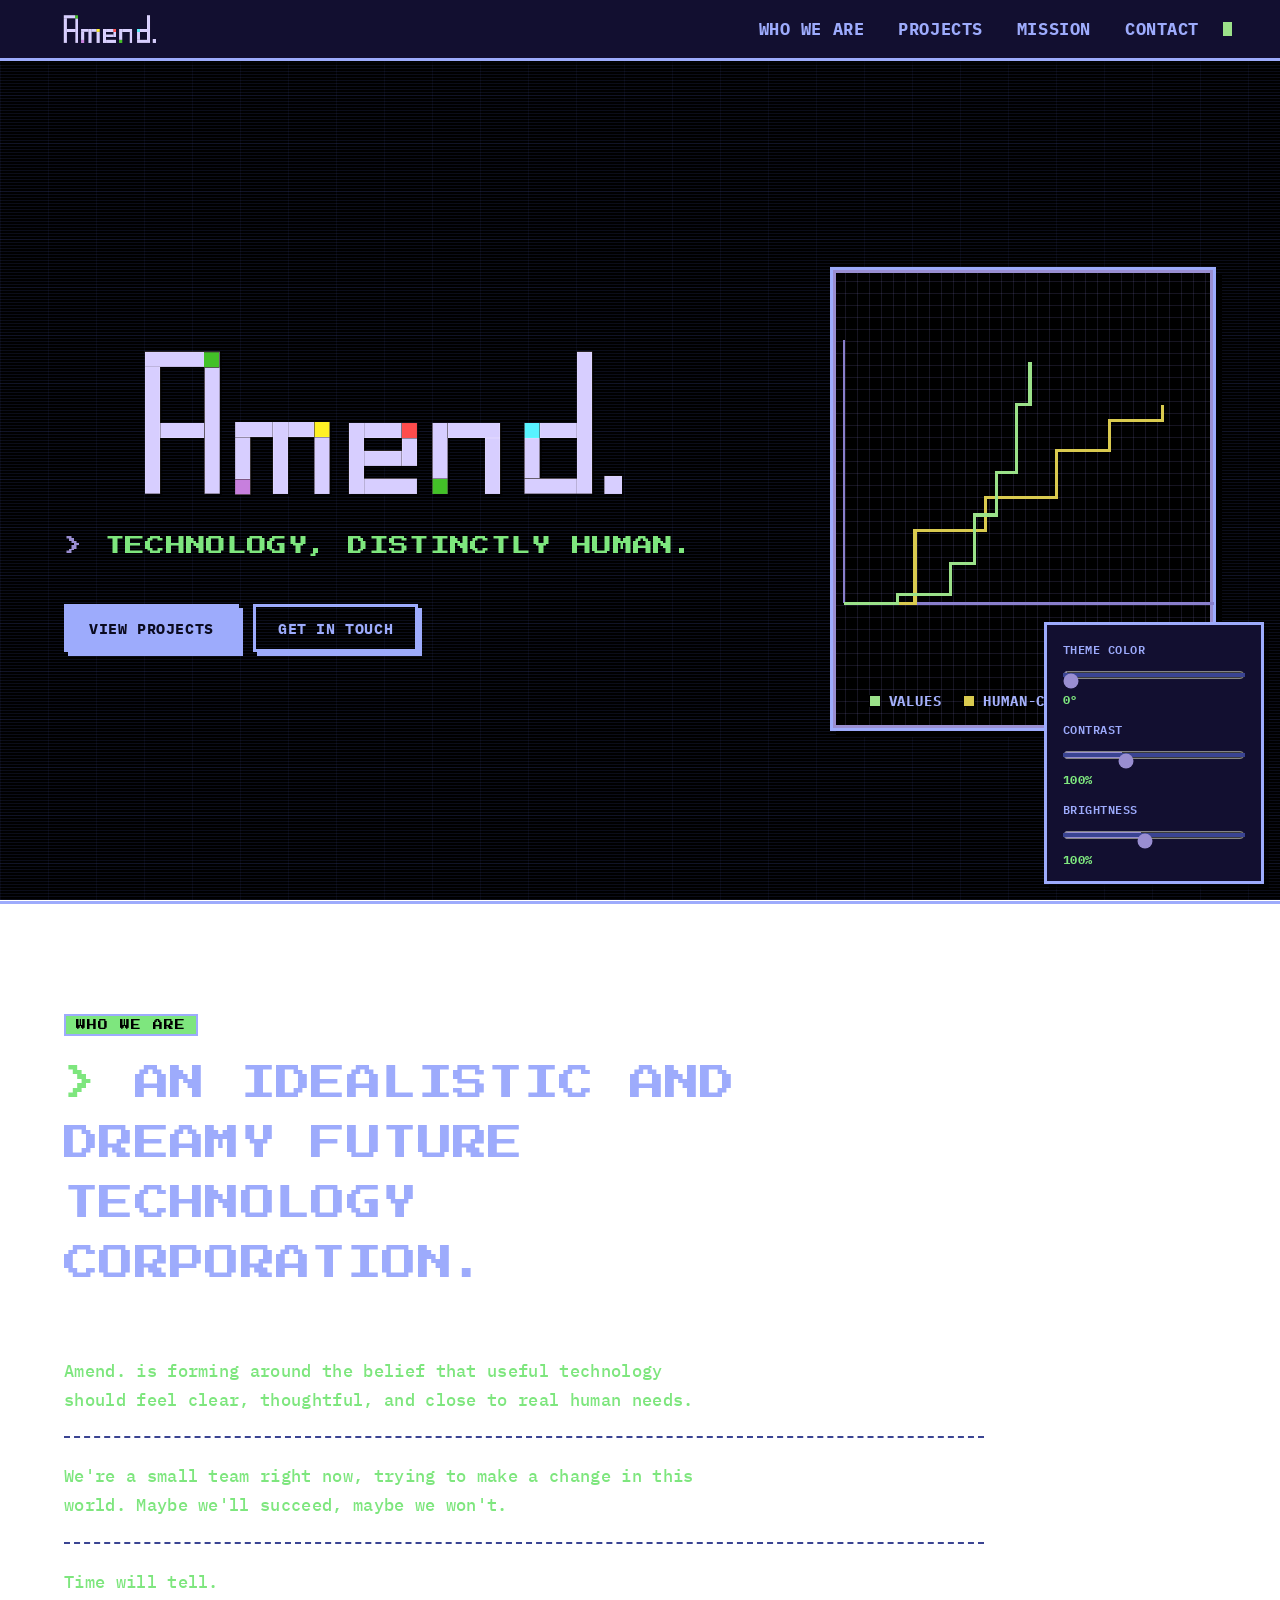
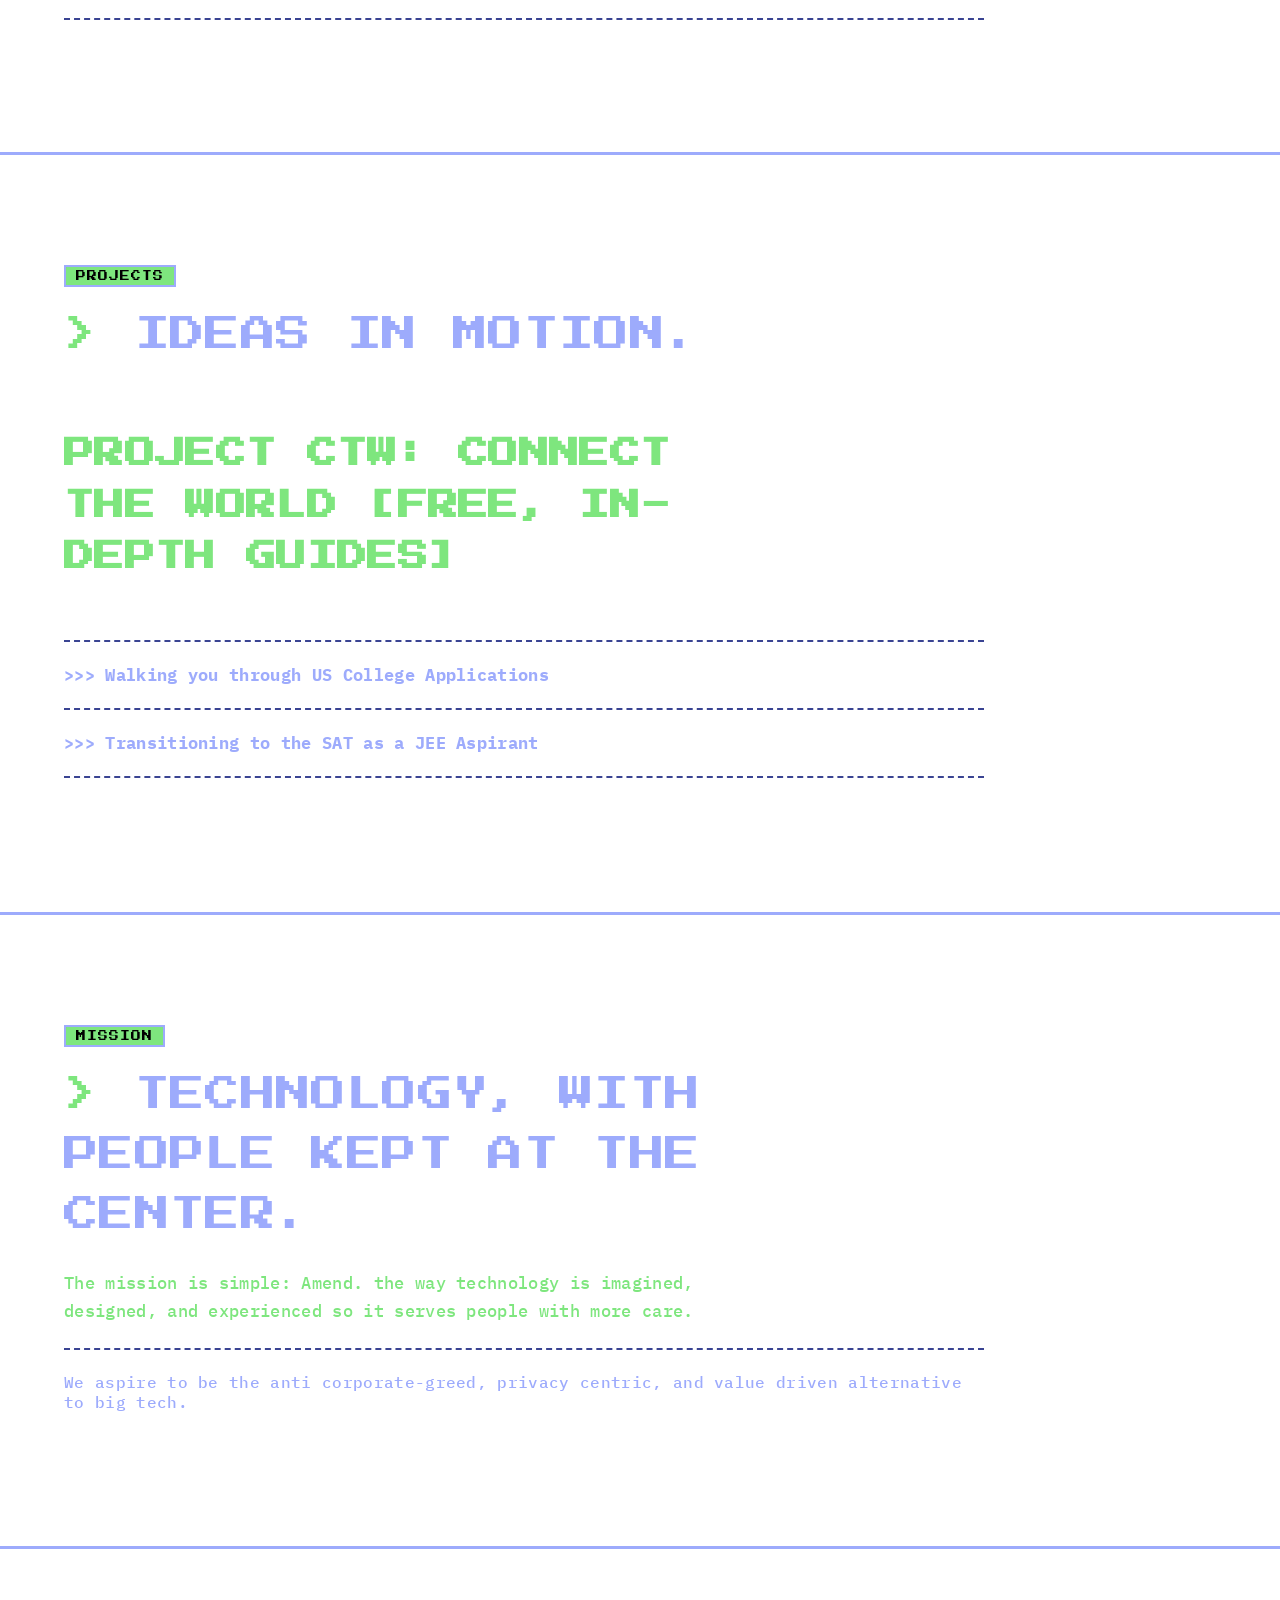
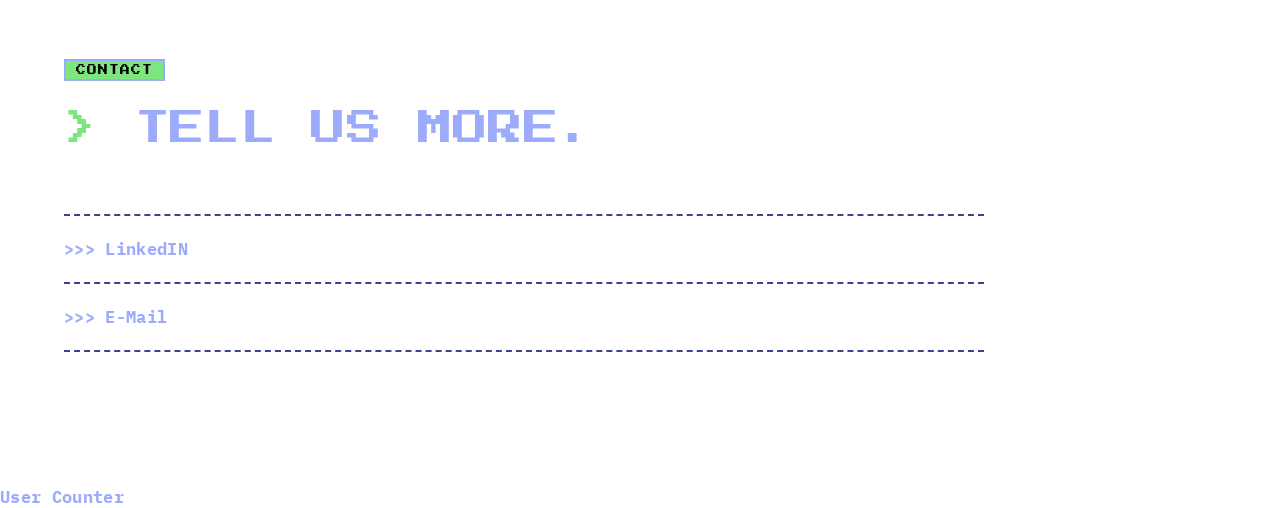
==== index.html @ 7a90c70e "Updated to retro theme yes. Deepseek v4 pro 0813 4.4M tokens used" ====
<!doctype html>
<html lang="en">
  <head>
    <meta charset="utf-8">
    <meta name="viewport" content="width=device-width, initial-scale=1">
    <title>Amend.</title>
    <link rel="preconnect" href="https://fonts.googleapis.com">
    <link rel="preconnect" href="https://fonts.gstatic.com" crossorigin>
    <link href="https://fonts.googleapis.com/css2?family=IBM+Plex+Mono:wght@400;500;600;700&display=swap" rel="stylesheet">
    <link href="https://fonts.googleapis.com/css2?family=Press+Start+2P&display=swap" rel="stylesheet">
    <link rel="stylesheet" href="styles.css">
  </head>
  <body>
    <header class="site-header">
      <a class="brand" href="#" aria-label="Amend. home">
        <img class="brand-logo" src="assets/logo-256.png" alt="Amend. logo">
        <span class="brand-wordmark">Amend.</span>
      </a>

      <nav class="site-nav" aria-label="Primary navigation">
        <a href="#who-we-are">Who we are</a>
        <a href="#projects">Projects</a>
        <a href="#mission">Mission</a>
        <a href="#contact">Contact</a>
        <span class="menu-cursor" aria-hidden="true"></span>
      </nav>
    </header>

    <main>
      <section class="hero" aria-labelledby="hero-title">
        <div class="hero-copy">
          <img class="hero-logo" src="assets/logo-1280.png" alt="Amend." id="hero-title">
          <p class="hero-subtitle">Technology, Distinctly Human.</p>
          <div class="hero-actions" aria-label="Primary actions">
            <a class="button button-primary" href="#projects">View projects</a>
            <a class="button button-secondary" href="#contact">Get in touch</a>
          </div>
        </div>

        <div class="hero-visual" aria-hidden="true">
          <svg class="crisis-graph" viewBox="0 0 420 320" role="img">
            <line class="graph-axis" x1="48" y1="276" x2="382" y2="276"></line>
            <line class="graph-axis" x1="48" y1="276" x2="48" y2="38"></line>
            <path class="graph-line graph-line-human" d="M 48 276 H 112 V 210 H 176 V 180 H 240 V 138 H 288 V 111 H 336 V 97"></path>
            <path class="graph-line graph-line-values" d="M 48 276 H 96 V 268 H 144 V 240 H 166 V 196 H 186 V 158 H 204 V 96 H 216 V 58"></path>
          </svg>
          <div class="graph-legend">
            <span class="legend-item"><span class="legend-dot legend-dot-values"></span>values</span>
            <span class="legend-item"><span class="legend-dot legend-dot-human"></span>human-centered systems</span>
          </div>
        </div>
      </section>

      <section class="content-section" id="who-we-are">
        <div class="section-inner">
          <p class="section-kicker">Who we are</p>
          <h2>An idealistic and dreamy Future Technology Corporation.</h2>
          <p style="padding-top: 40px;">
            Amend. is forming around the belief that useful technology should
            feel clear, thoughtful, and close to real human needs.
          </p>
          <hr>
          <p>We're a small team right now, trying to make a change in this world. Maybe we'll succeed, maybe we won't.</p>
          <hr>
          <p>Time will tell.</p>
          <hr>
        </div>
      </section>

      <section class="content-section" id="projects">
        <div class="section-inner">
          <p class="section-kicker">Projects</p>
          <h2>Ideas in motion.</h2>
          <p id="project_introduction">Project CTW: Connect The World [Free, in-depth guides]</p>
          <p class="project_link">
            <hr>
            <a href="https://dusty-workshop-b12.notion.site/Walking-you-through-US-college-Apps-3c3656469ba28035abadd67458f427ac?pvs=74">>>> Walking you through US College Applications</a> <hr>
                        <a href="https://dusty-workshop-b12.notion.site/Transitioning-to-the-SAT-as-a-JEE-Aspirant-3c0656469ba280358d7bc47eb70c6521?pvs=73">>>> Transitioning to the SAT as a JEE Aspirant</a>
          <hr>
                      </p>
        </div>
      </section>

      <section class="content-section" id="mission">
        <div class="section-inner">
          <p class="section-kicker">Mission</p>
          <h2>Technology, with people kept at the center.</h2>
          <p>
            The mission is simple: Amend. the way technology is imagined,
            designed, and experienced so it serves people with more care.
            <hr>
            We aspire to be the anti corporate-greed, privacy centric, and value driven alternative to big tech.
          </p>
        </div>
      </section>

      <section class="content-section" id="contact">
        <div class="section-inner">
          <p class="section-kicker">Contact</p>
          <h2>Tell us more.</h2>
   
          <p class="project_link">
            <hr>
            <a href="https://www.linkedin.com/company/amend-project/ ">>>> LinkedIN</a> <hr>
                        <a href="mailto:aryankrjha.1235@gmail.com">>>> E-Mail</a>
          <hr>
                      </p>
        </div>
      </section>
       <a href='http://www.freevisitorcounters.com'>User Counter</a> <script type='text/javascript' src='https://www.freevisitorcounters.com/auth.php?id=dabf2716cbe0118328e2a42e18aaba85140b905e'></script>
<script type="text/javascript" src="https://www.freevisitorcounters.com/en/home/counter/1632370/t/5"></script>
    </main>

    <div class="controls" aria-label="Display controls">
      <label for="theme-color">Theme color
        <input type="range" id="theme-color" min="0" max="360" value="0" step="1">
        <span class="control-value" id="theme-color-value">0&deg;</span>
      </label>
      <label for="contrast">Contrast
        <input type="range" id="contrast" min="50" max="200" value="100" step="1">
        <span class="control-value" id="contrast-value">100%</span>
      </label>
      <label for="brightness">Brightness
        <input type="range" id="brightness" min="20" max="200" value="100" step="1">
        <span class="control-value" id="brightness-value">100%</span>
      </label>
    </div>

    <script>
      (function () {
        function hsvToHex(h, s, v) {
          // h in [0,360], s/v in [0,1] -> #rrggbb
          var c = v * s;
          var x = c * (1 - Math.abs(((h / 60) % 2) - 1));
          var m = v - c;
          var r = 0, g = 0, b = 0;
          if (h < 60)      { r = c; g = x; }
          else if (h < 120){ r = x; g = c; }
          else if (h < 180){ g = c; b = x; }
          else if (h < 240){ g = x; b = c; }
          else if (h < 300){ r = x; b = c; }
          else             { r = c; b = x; }
          r = Math.round((r + m) * 255);
          g = Math.round((g + m) * 255);
          b = Math.round((b + m) * 255);
          return '#' + [r, g, b].map(function (n) {
            return n.toString(16).padStart(2, '0');
          }).join('');
        }

        function mix(hex, other, t) {
          // t in [0,1] -> blend hex toward other
          var p = [1, 3, 5].map(function (i) {
            return parseInt(hex.slice(i, i + 2), 16);
          });
          var q = [1, 3, 5].map(function (i) {
            return parseInt(other.slice(i, i + 2), 16);
          });
          var m = p.map(function (c, i) {
            return Math.round(c + (q[i] - c) * t);
          });
          return '#' + m.map(function (v) {
            return v.toString(16).padStart(2, '0');
          }).join('');
        }

        var root = document.documentElement;
        var hueInput = document.getElementById('theme-color');
        var contrastInput = document.getElementById('contrast');
        var brightnessInput = document.getElementById('brightness');
        var hueValue = document.getElementById('theme-color-value');
        var contrastValue = document.getElementById('contrast-value');
        var brightnessValue = document.getElementById('brightness-value');

        // Base C64 BASIC-prompt accent hues (deg) from the current theme.
        var base = {
          ink: 231,       // light lavender-blue text
          muted: 233,
          green: 120,     // light-green
          blue: 250
        };

        function applyTheme() {
          var hue = parseInt(hueInput.value, 10);
          var contrast = parseInt(contrastInput.value, 10);
          var brightness = parseInt(brightnessInput.value, 10);

          // Rebuild accent colors by shifting each accent's hue angle.
          var ink = hsvToHex((base.ink + hue) % 360, 0.38, 0.99);
          var muted = hsvToHex((base.muted + hue) % 360, 0.28, 0.92);
          var green = hsvToHex((base.green + hue) % 360, 0.45, 0.90);
          var blue = hsvToHex((base.blue + hue) % 360, 0.32, 0.82);

          root.style.setProperty('--ink', ink);
          root.style.setProperty('--muted', muted);
          root.style.setProperty('--green', green);
          root.style.setProperty('--blue', blue);

          // Contrast: filter on the whole page (except the controls).
          var filter = 'contrast(' + contrast + '%)';
          root.style.setProperty('--page-contrast', filter);

          // Brightness: applied to the background layer only.
          root.style.setProperty('--bg-brightness', brightness + '%');

          hueValue.textContent = hue + '\u00b0';
          contrastValue.textContent = contrast + '%';
          brightnessValue.textContent = brightness + '%';
        }

        hueInput.addEventListener('input', applyTheme);
        contrastInput.addEventListener('input', applyTheme);
        brightnessInput.addEventListener('input', applyTheme);
        applyTheme();
      })();
    </script>
  </body>
</html>
---- styles.css ----
/* ============================================================
   Amend. — 8-bit retro-computing theme
   Inspired by the Commodore 64 (VIC-II palette) and the
   1984 Apple Macintosh. No gaming vibe — just phosphor,
   pixel type, and chunky system chrome.
   ============================================================ */

:root {
  --c64-blue:      #40318d;   /* C64 #06 — classic screen border blue  */
  --c64-blue2:     #6c5eb5;   /* #05                                      */
  --c64-liteblue:  #887ecb;   /* #04                                      */
  --c64-turq:      #55a5b6;   /* cyan highlight                            */
  --c64-green:     #6ab554;
  --c64-litegreen: #9be189;
  --c64-yellow:    #d9ca4f;
  --c64-red:       #883932;
  --c64-litegray:  #cbcbcb;
  --c64-gray:      #626262;
  --c64-dark:      #000000;

  /* Macintosh-1984 grayscale accents */
  --mac-text:      #1c1c1c;
  --mac-silver:    #c0c0c0;
  --mac-shadow:    #808080;
  --mac-highlight: #ffffff;

  /* Theme token mapping — C64 BASIC prompt: dark blue-navy screen,
     light-blue "READY." text, light theme inverted for legibility. */
  --ink:          #a4b0fb;      /* light lavender-blue text (≈C64 $0E)   */
  --muted:        #8b98e8;      /* softer light-blue body text           */
  --line:         #3a4492;      /* darker blue rules / borders           */
  --paper:        #000000;      /* C64 BASIC background is pure black    */
  --surface:      #161847;      /* slightly lighter panel surface        */
  --accent:       #b86962;      /* warm rose accent (C64 $09)            */
  --accent-dark:  #d98d6a;
  --green:        #7ee081;      /* C64 light-green $05                    */
  --blue:         #887ecb;      /* C64 light-blue $04                     */

  --px-border: 3px solid var(--ink);
  --font-pixel: "Press Start 2P", "VT323", monospace;
  --font-mono: "IBM Plex Mono", "Courier New", monospace;
}

* {
  box-sizing: border-box;
}

html {
  scroll-behavior: smooth;
}

body {
  margin: 0;
  min-height: 100vh;
  font-family: var(--font-mono);
  letter-spacing: 0.02em;
  font-weight: 500;
  color: var(--ink);
  background-color: transparent;
  text-rendering: optimizeSpeed;
}

/* Dedicated full-viewport background layer, drawn behind all content so its
   brightness can be adjusted independently of the page content. */
body::before {
  content: "";
  position: fixed;
  inset: 0;
  z-index: -1;
  pointer-events: none;
  background-color: var(--paper);
  /* faint dark-blue grid + phosphor scanlines, echoing a C64 BASIC screen */
  background-image:
    repeating-linear-gradient(
      0deg,
      rgba(68, 80, 160, 0.16) 0px,
      rgba(68, 80, 160, 0.16) 1px,
      rgba(0, 0, 0, 0) 1px,
      rgba(0, 0, 0, 0) 3px
    ),
    linear-gradient(
      90deg,
      rgba(68, 80, 160, 0.10) 1px,
      transparent 1px
    ),
    linear-gradient(
      0deg,
      rgba(68, 80, 160, 0.10) 1px,
      transparent 1px
    );
  background-size: auto, 48px 48px, 48px 48px;
  filter: brightness(var(--bg-brightness, 100%));
}

/* Page content gets the user's contrast filter; the control panel is
   rendered after and stays unfiltered so the sliders remain legible. */
.site-header,
main {
  filter: var(--page-contrast, contrast(100%));
}

/* Pixel-crisp everything so scaled art keeps hard edges */
img,
svg,
.logo-img {
  image-rendering: pixelated;
  image-rendering: crisp-edges;
}

a {
  color: inherit;
  text-decoration: none;
  font-size: 1.05rem;
  font-weight: 700;
}

/* ============================  HEADER  ============================ */
/* Top strip is styled like a 1984 Macintosh menu bar. */
.site-header {
  position: sticky;
  top: 0;
  z-index: 10;
  display: flex;
  align-items: center;
  justify-content: space-between;
  gap: 20px;
  padding: 10px clamp(18px, 4vw, 48px);
  background: #120f30;
  color: var(--ink);
  border-bottom: var(--px-border);
  box-shadow: 0 4px 0 rgba(0, 0, 0, 0.55);
}

.brand {
  display: inline-flex;
  align-items: center;
  flex: 0 0 auto;
  line-height: 0;
}

.brand-logo {
  height: 30px;
  width: auto;
  display: block;
}

/* The old text wordmark is hidden (kept for a11y as visually-hidden) */
.brand-wordmark {
  position: absolute;
  width: 1px;
  height: 1px;
  padding: 0;
  margin: -1px;
  overflow: hidden;
  clip: rect(0 0 0 0);
  white-space: nowrap;
  border: 0;
}

.site-nav {
  display: flex;
  align-items: center;
  flex-wrap: nowrap;
  gap: 6px;
  font-size: 0.9rem;
  font-weight: 700;
  letter-spacing: 0.04em;
  text-transform: uppercase;
  white-space: nowrap;
}

.site-nav a {
  padding: 7px 13px;
  border: 1px solid transparent;
  color: var(--ink);
  flex: 0 0 auto;
}

.site-nav a:hover,
.site-nav a:focus-visible {
  background: var(--surface);
  color: #ffffff;
  border-color: var(--line);
}

/* Blinking block cursor at the end of the menu bar */
.menu-cursor {
  display: inline-block;
  width: 9px;
  height: 14px;
  margin-left: 4px;
  background: var(--c64-litegreen);
  animation: blink 1s steps(2, start) infinite;
  vertical-align: -2px;
}

@keyframes blink {
  0%, 49% { opacity: 1; }
  50%, 100% { opacity: 0; }
}

/* ============================  HERO  ============================ */
.hero {
  display: grid;
  grid-template-columns: minmax(0, 1fr) minmax(260px, 0.56fr);
  align-items: center;
  min-height: calc(100vh - 60px);
  gap: clamp(32px, 6vw, 80px);
  padding: clamp(56px, 9vw, 116px) clamp(20px, 5vw, 72px) clamp(40px, 7vw, 80px);
}

.hero-copy {
  max-width: 880px;
}

/* Big logo in the hero replaces the plain text heading */
.hero-logo {
  width: min(100%, 620px);
  height: auto;
  display: block;
  filter: drop-shadow(2px 2px 0 rgba(0, 0, 0, 0.6));
}

h1 {
  margin: 0;
  font-family: var(--font-pixel);
  font-size: clamp(2rem, 7vw, 4.5rem);
  line-height: 1.2;
  font-weight: 400;
  letter-spacing: 0.02em;
  text-transform: uppercase;
  color: var(--ink);
}

.hero-subtitle {
  margin: 28px 0 0;
  max-width: 720px;
  font-family: var(--font-pixel);
  color: var(--green);
  font-size: clamp(0.9rem, 2.4vw, 1.25rem);
  line-height: 1.8;
  font-weight: 400;
  text-transform: uppercase;
}

.hero-subtitle::before {
  content: "> ";
  color: var(--blue);
}

.hero-actions {
  display: flex;
  flex-wrap: wrap;
  gap: 14px;
  margin-top: 40px;
}

/* Chunky, hard-corner system buttons (no rounded corners) */
.button {
  display: inline-flex;
  align-items: center;
  justify-content: center;
  min-height: 48px;
  padding: 0 22px;
  font-family: var(--font-mono);
  font-size: 0.95rem;
  font-weight: 700;
  letter-spacing: 0.04em;
  text-transform: uppercase;
  border: var(--px-border);
  border-radius: 0;
  box-shadow: 4px 4px 0 var(--ink);
  transition: transform 0.05s ease, box-shadow 0.05s ease;
}

.button-primary {
  color: #0b0b20;
  background: var(--ink);
}

.button-secondary {
  color: var(--ink);
  background: transparent;
}

.button:hover,
.button:focus-visible {
  transform: translate(2px, 2px);
  box-shadow: 2px 2px 0 var(--ink);
}

.hero-visual {
  position: relative;
  min-height: 380px;
  border: var(--px-border);
  background-color: #000000;
  /* pixel grid like a hi-res bitmap screen */
  background-image:
    linear-gradient(90deg, rgba(136, 126, 203, 0.16) 1px, transparent 1px),
    linear-gradient(0deg, rgba(136, 126, 203, 0.16) 1px, transparent 1px);
  background-size: 12px 12px;
  display: grid;
  place-items: center;
  padding: 28px 24px 76px;
  box-shadow: inset 0 0 0 3px var(--blue), 6px 6px 0 #000;
}

.crisis-graph {
  width: min(140%, 602px);
  height: auto;
  overflow: visible;
  image-rendering: pixelated;
}

.graph-axis {
  stroke: #887ecb;
  stroke-linecap: butt;
  stroke-width: 2;
  shape-rendering: crispEdges;
}

.graph-line {
  fill: none;
  stroke-linecap: butt;
  stroke-linejoin: miter;
  stroke-width: 3;
  shape-rendering: crispEdges;
}

.graph-line-human {
  stroke: var(--c64-yellow);
}

.graph-line-values {
  stroke: var(--c64-litegreen);
}

.graph-legend {
  position: absolute;
  right: 20px;
  bottom: 18px;
  left: 20px;
  display: flex;
  flex-wrap: wrap;
  justify-content: center;
  gap: 12px 22px;
  color: #a4b0fb;
  font-size: 0.85rem;
  font-weight: 700;
  letter-spacing: 0.06em;
  text-transform: uppercase;
}

.legend-item {
  display: inline-flex;
  align-items: center;
  gap: 8px;
}

/* Square legend swatches instead of round dots */
.legend-dot {
  width: 12px;
  height: 12px;
  border-radius: 0;
  border: 1px solid #000;
}

.legend-dot-values {
  background: var(--c64-litegreen);
}

.legend-dot-human {
  background: var(--c64-yellow);
}

/* ============================  SECTIONS  ============================ */
.content-section {
  border-top: var(--px-border);
  padding: clamp(64px, 9vw, 110px) clamp(20px, 5vw, 72px);
  /* all sections share one flat color — no alternating tones */
  background: transparent;
}

.section-inner {
  max-width: 920px;
}

.section-kicker {
  display: inline-block;
  margin: 0 0 18px;
  padding: 4px 10px;
  font-family: var(--font-pixel);
  font-size: 0.62rem;
  font-weight: 400;
  letter-spacing: 0.1em;
  text-transform: uppercase;
  color: var(--paper);
  background: var(--green);
  border: 2px solid var(--ink);
}

.content-section h2 {
  margin: 0;
  max-width: 780px;
  font-family: var(--font-pixel);
  font-size: clamp(1.25rem, 4vw, 2.2rem);
  line-height: 1.7;
  font-weight: 400;
  letter-spacing: 0.01em;
  text-transform: uppercase;
}

.content-section h2::before {
  content: "> ";
  color: var(--green);
}

.content-section p:not(.section-kicker) {
  margin: 24px 0 0;
  max-width: 650px;
  color: var(--green);
  font-size: 1.05rem;
  line-height: 1.7;
}

.content-section hr {
  border: 0;
  border-top: 2px dashed var(--line);
  margin: 22px 0;
}

/* ============================  PROJECT & CONTACT LINKS  ============================ */
#project_introduction {
  font-size: clamp(1.3rem, 3vw, 1.9rem);
  padding-top: 40px;
  font-weight: 800;
  font-family: var(--font-pixel);
  line-height: 1.7;
  text-transform: uppercase;
}

.project_link {
  font-weight: 700;
  padding-top: 10px;
  color: var(--blue);
}

.project_link a {
  display: inline-block;
  color: var(--blue);
  border-bottom: 2px solid var(--blue);
}

.project_link a::before {
  content: "";
}

.project_link a:hover {
  background: var(--blue);
  color: var(--paper);
  text-decoration: none;
}

/* ============================  CONTROLS  ============================ */
/* Bottom-right fixed panel: theme-color + contrast sliders */
.controls {
  position: fixed;
  right: 16px;
  bottom: 16px;
  z-index: 50;
  display: flex;
  flex-direction: column;
  gap: 12px;
  padding: 14px 16px;
  min-width: 220px;
  background: #120f30;
  color: var(--ink);
  border: var(--px-border);
  box-shadow: 5px 5px 0 rgba(0, 0, 0, 0.6);
  font-family: var(--font-mono);
  font-size: 0.78rem;
  font-weight: 600;
  letter-spacing: 0.04em;
  text-transform: uppercase;
}

.controls label {
  display: flex;
  flex-direction: column;
  gap: 6px;
}

.controls .control-value {
  color: var(--green);
  font-weight: 700;
}

.controls input[type="range"] {
  width: 100%;
  height: 20px;
  margin: 0;
  cursor: pointer;
  accent-color: var(--blue);
  background: transparent;
}

/* range thumb stays crisp/square-ish on webkit */
.controls input[type="range"]::-webkit-slider-runnable-track {
  height: 4px;
  background: var(--line);
}

/* ============================  RESPONSIVE  ============================ */
@media (max-width: 820px) {
  .site-header {
    align-items: center;
    flex-direction: column;
    gap: 8px;
  }

  .brand {
    width: 100%;
    justify-content: flex-start;
  }

  .brand-logo {
    height: 22px;
  }

  .site-nav {
    width: 100%;
    overflow-x: auto;
    -webkit-overflow-scrolling: touch;
    padding-bottom: 2px;
    gap: 2px;
    font-size: 0.78rem;
  }

  .site-nav a {
    padding: 6px 9px;
  }

  .hero {
    grid-template-columns: 1fr;
    min-height: auto;
  }

  .hero-visual {
    min-height: 320px;
  }
}

@media (max-width: 520px) {
  .site-header {
    padding: 10px 12px;
    gap: 6px;
  }

  .brand {
    width: 100%;
    justify-content: space-between;
  }

  .brand-logo {
    height: 20px;
  }

  .site-nav {
    font-size: 0.72rem;
    gap: 1px;
  }

  .site-nav a {
    padding: 5px 7px;
  }

  .menu-cursor {
    width: 7px;
    height: 11px;
  }

  .hero {
    padding: 48px 16px 30px;
  }

  .hero-actions,
  .button {
    width: 100%;
  }

  .controls {
    right: 10px;
    bottom: 10px;
    min-width: 180px;
  }
}
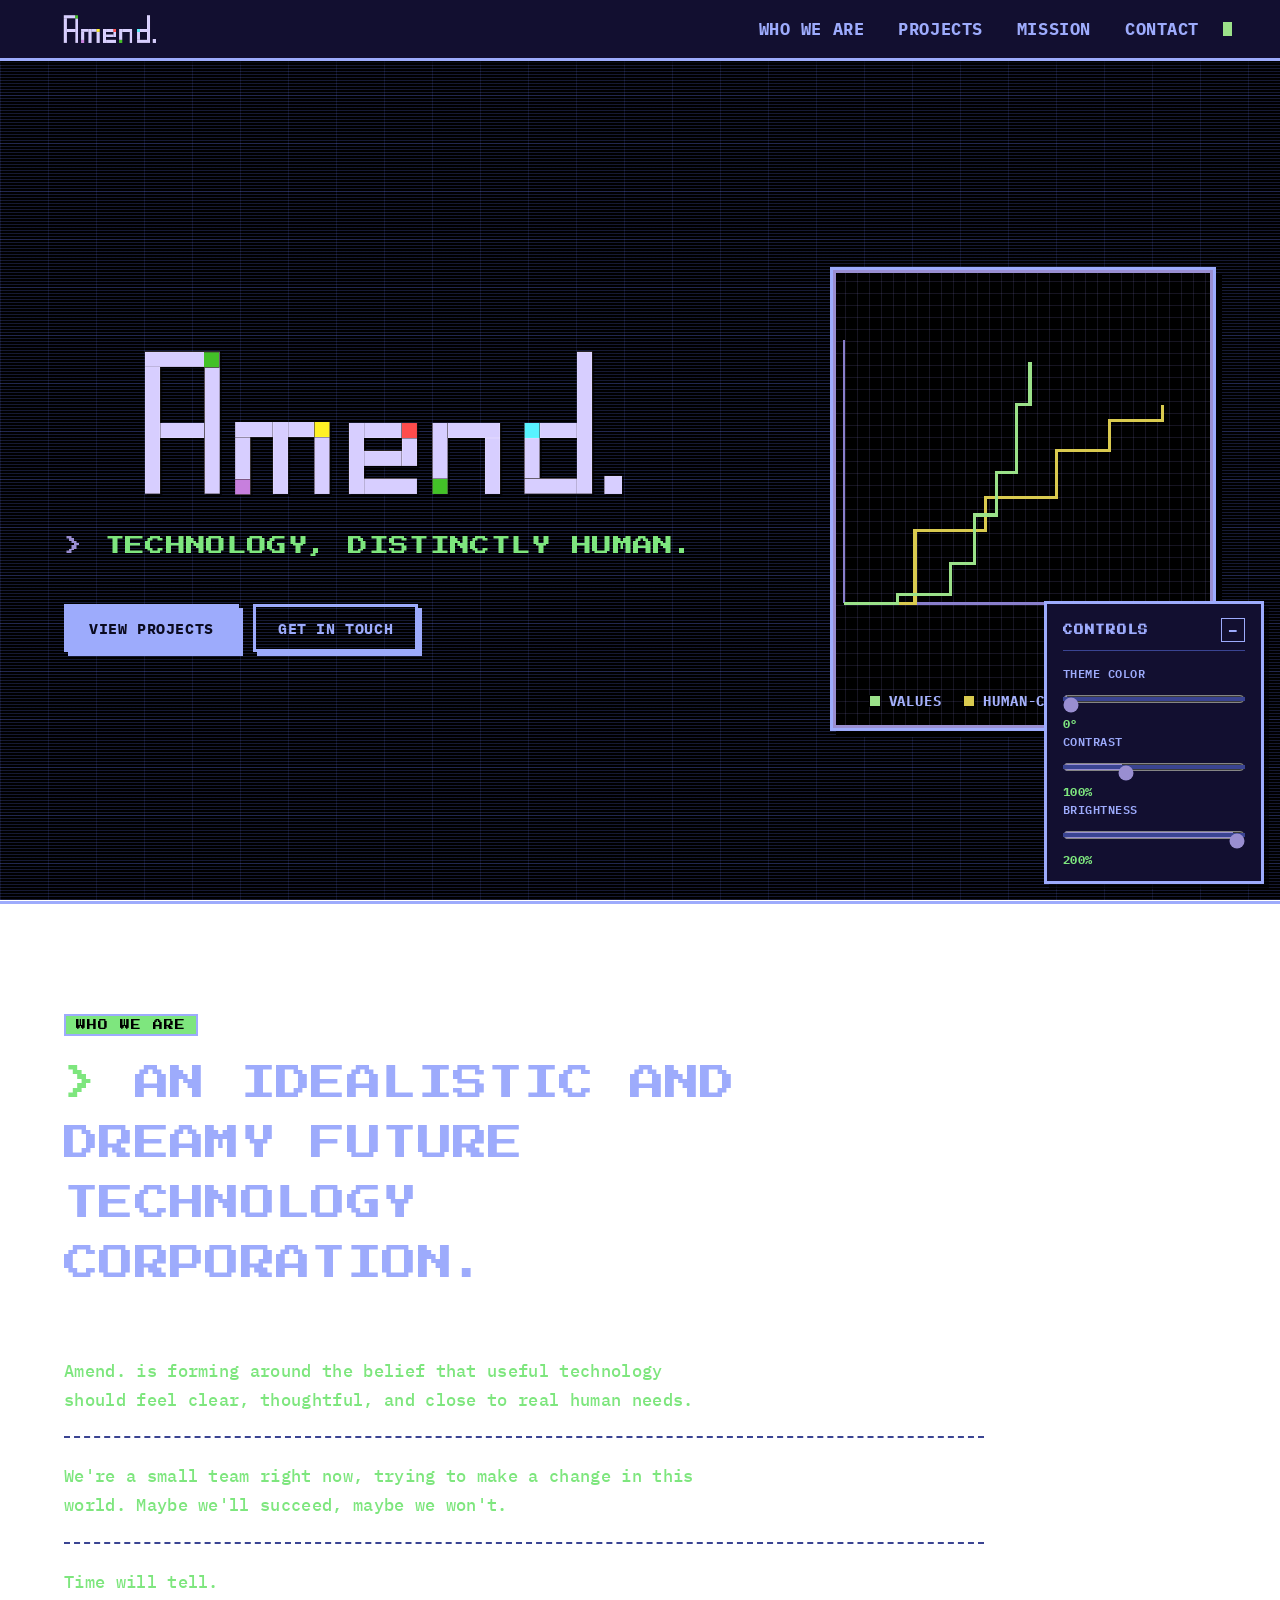
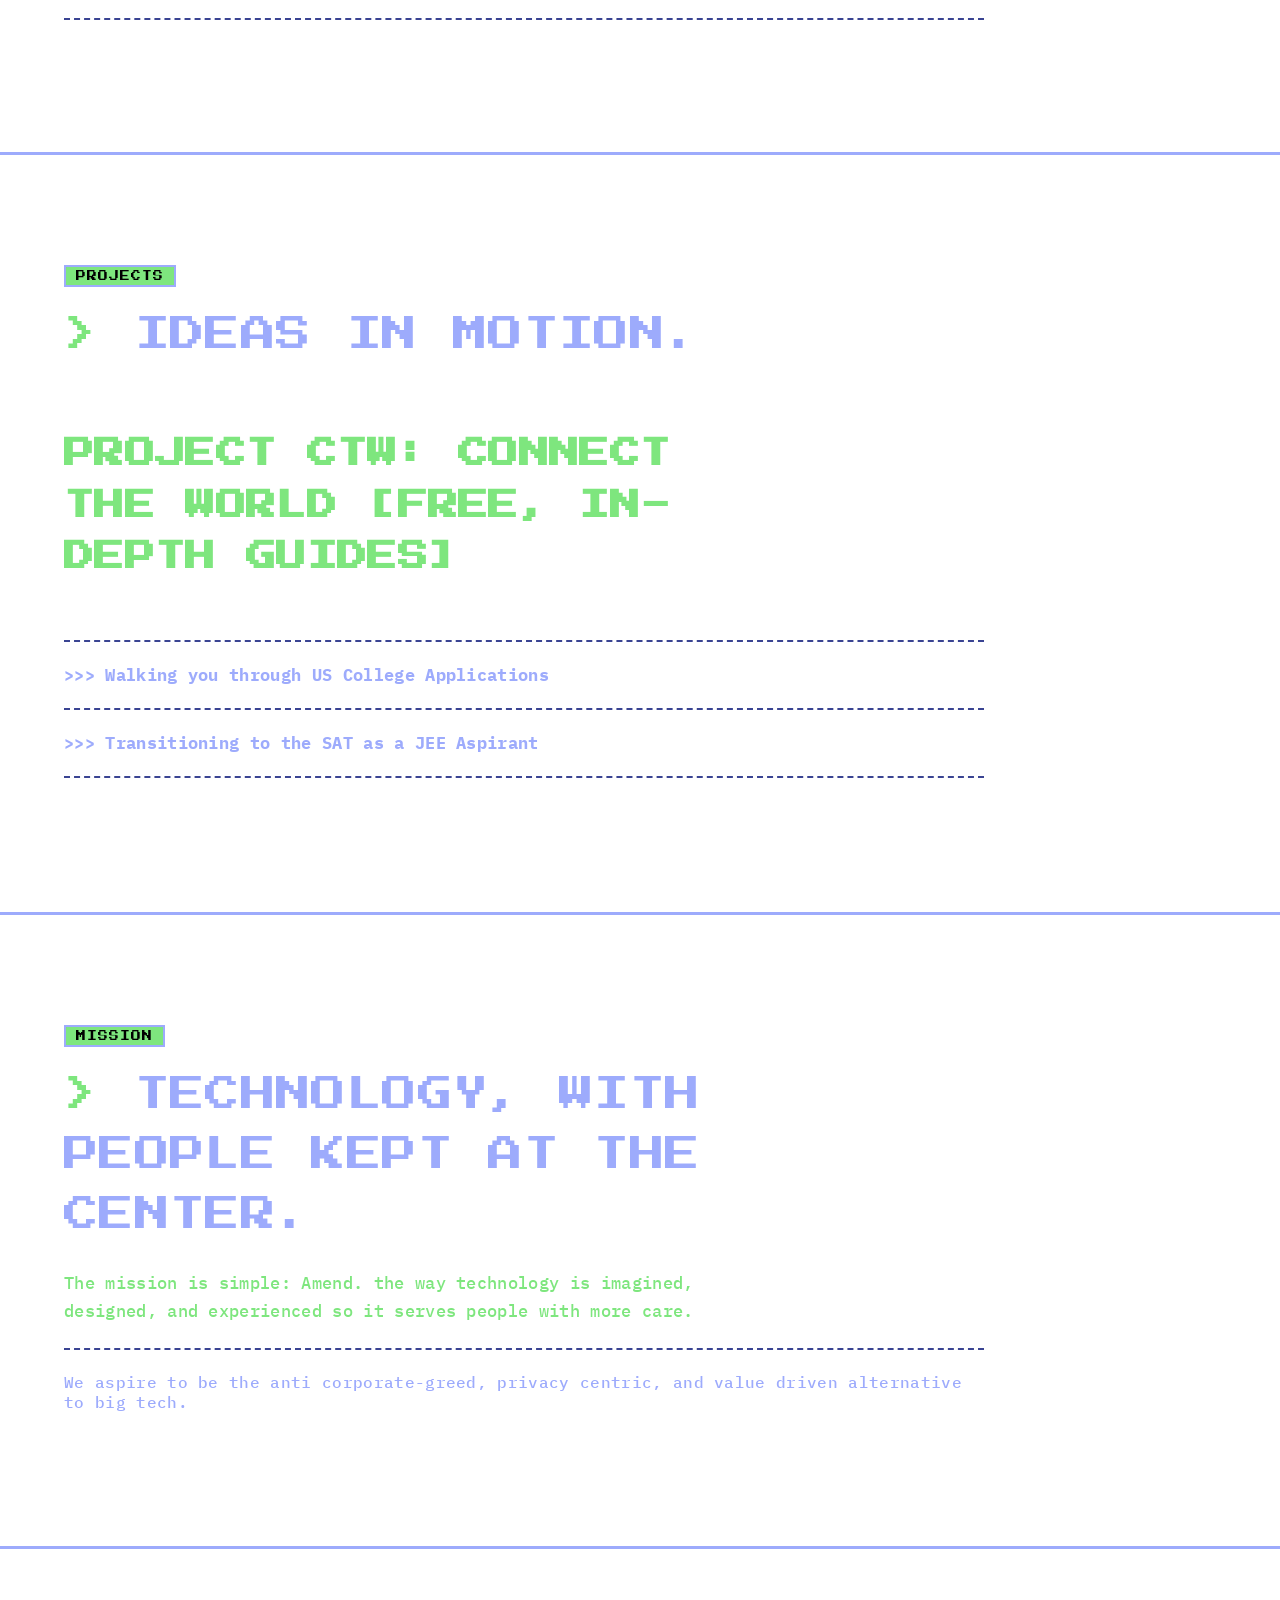
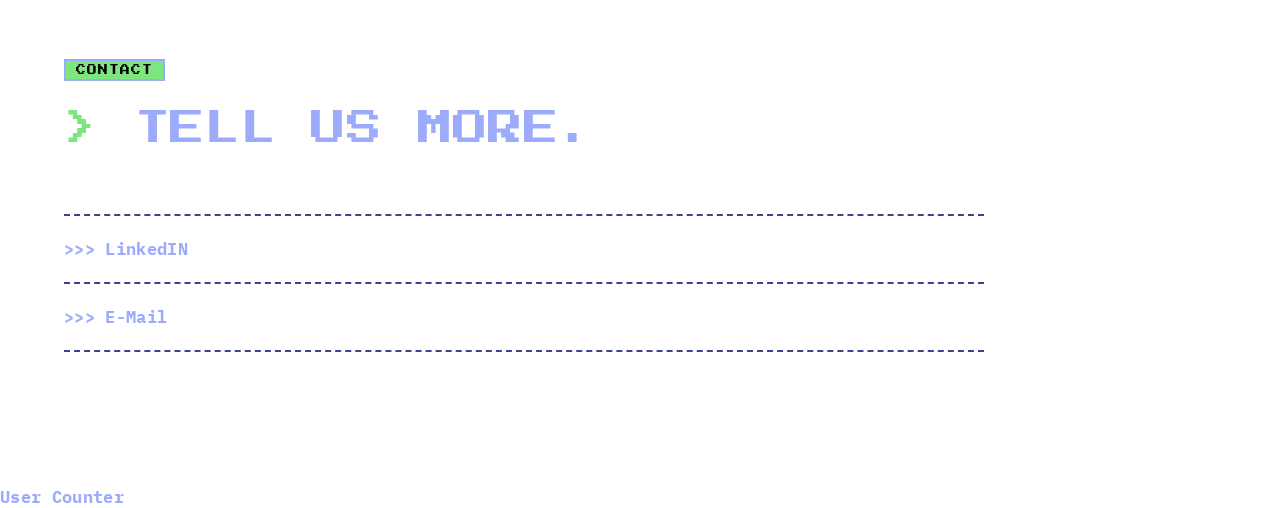
==== commit e8186fba: "Retro v2 5.9M token" ====
--- a/index.html
+++ b/index.html
@@ -111,19 +111,25 @@
 <script type="text/javascript" src="https://www.freevisitorcounters.com/en/home/counter/1632370/t/5"></script>
     </main>
 
-    <div class="controls" aria-label="Display controls">
-      <label for="theme-color">Theme color
-        <input type="range" id="theme-color" min="0" max="360" value="0" step="1">
-        <span class="control-value" id="theme-color-value">0&deg;</span>
-      </label>
-      <label for="contrast">Contrast
-        <input type="range" id="contrast" min="50" max="200" value="100" step="1">
-        <span class="control-value" id="contrast-value">100%</span>
-      </label>
-      <label for="brightness">Brightness
-        <input type="range" id="brightness" min="20" max="200" value="100" step="1">
-        <span class="control-value" id="brightness-value">100%</span>
-      </label>
+    <div class="controls" id="controls" aria-label="Display controls">
+      <div class="controls-header">
+        <span class="controls-title">Controls</span>
+        <button type="button" class="controls-cancel" id="controls-cancel" aria-label="Minimize controls" title="Minimize">&#8211;</button>
+      </div>
+      <div class="controls-body" id="controls-body">
+        <label for="theme-color">Theme color
+          <input type="range" id="theme-color" min="0" max="360" value="0" step="1">
+          <span class="control-value" id="theme-color-value">0&deg;</span>
+        </label>
+        <label for="contrast">Contrast
+          <input type="range" id="contrast" min="50" max="200" value="100" step="1">
+          <span class="control-value" id="contrast-value">100%</span>
+        </label>
+        <label for="brightness">Brightness
+          <input type="range" id="brightness" min="20" max="200" value="200" step="1">
+          <span class="control-value" id="brightness-value">200%</span>
+        </label>
+      </div>
     </div>
 
     <script>
@@ -212,6 +218,17 @@
         contrastInput.addEventListener('input', applyTheme);
         brightnessInput.addEventListener('input', applyTheme);
         applyTheme();
+
+        // Minimize / expand the controls panel.
+        var cancelBtn = document.getElementById('controls-cancel');
+        var controls = document.getElementById('controls');
+        var body = document.getElementById('controls-body');
+        cancelBtn.addEventListener('click', function () {
+          var minimized = controls.classList.toggle('is-minimized');
+          body.hidden = minimized;
+          cancelBtn.textContent = minimized ? '+' : '\u2013';
+          cancelBtn.setAttribute('aria-label', minimized ? 'Expand controls' : 'Minimize controls');
+        });
       })();
     </script>
   </body>
--- a/styles.css
+++ b/styles.css
@@ -490,6 +490,56 @@
   gap: 6px;
 }
 
+.controls-header {
+  display: flex;
+  align-items: center;
+  justify-content: space-between;
+  gap: 10px;
+  padding-bottom: 8px;
+  border-bottom: 1px solid var(--line);
+}
+
+.controls-title {
+  font-family: var(--font-pixel);
+  font-size: 0.6rem;
+  letter-spacing: 0.08em;
+}
+
+.controls-cancel {
+  display: inline-flex;
+  align-items: center;
+  justify-content: center;
+  width: 24px;
+  height: 24px;
+  padding: 0;
+  font-family: var(--font-mono);
+  font-size: 1rem;
+  font-weight: 700;
+  line-height: 1;
+  color: var(--ink);
+  background: transparent;
+  border: 1px solid var(--ink);
+  border-radius: 0;
+  cursor: pointer;
+}
+
+.controls-cancel:hover,
+.controls-cancel:focus-visible {
+  background: var(--ink);
+  color: var(--paper);
+}
+
+/* Minimized state: collapse the body, shrink the panel */
+.controls.is-minimized {
+  min-width: 0;
+  width: auto;
+}
+
+.controls.is-minimized .controls-header {
+  border-bottom: 0;
+  padding-bottom: 0;
+}
+
 .controls .control-value {
   color: var(--green);
   font-weight: 700;
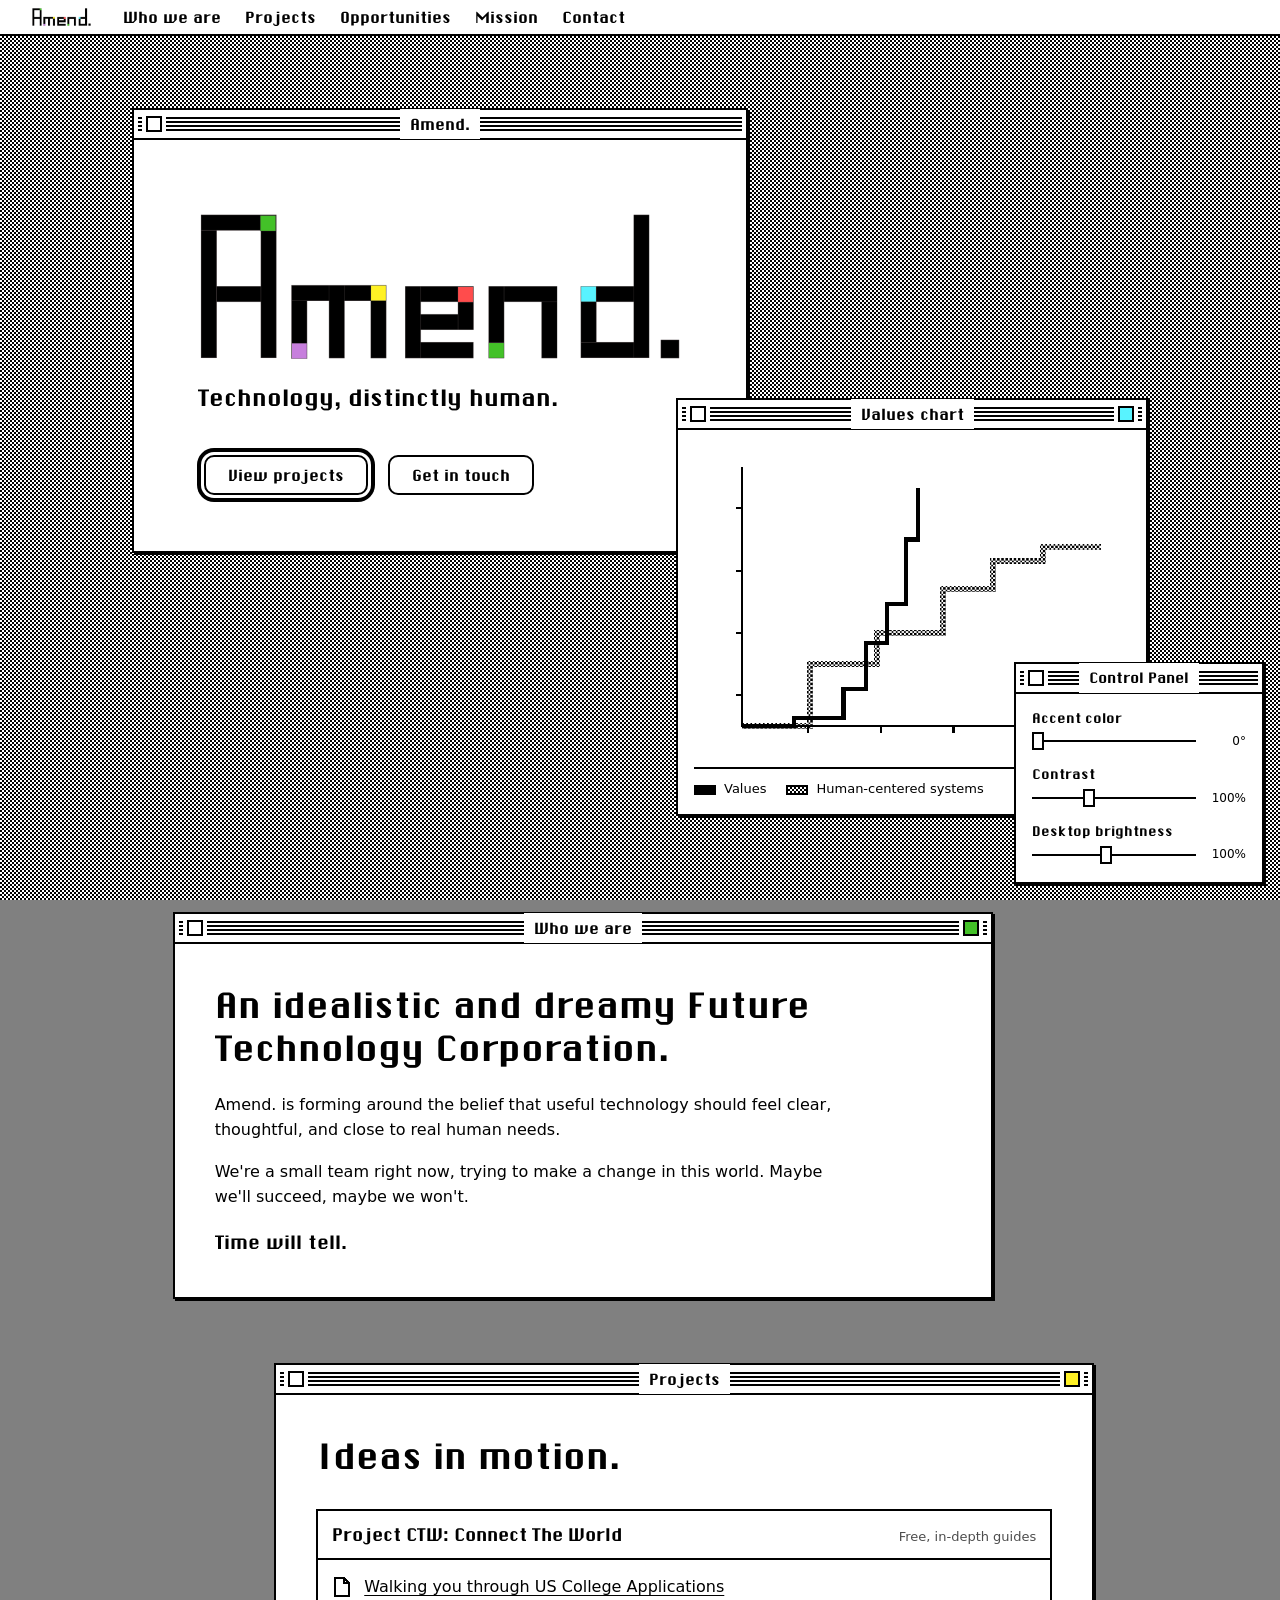
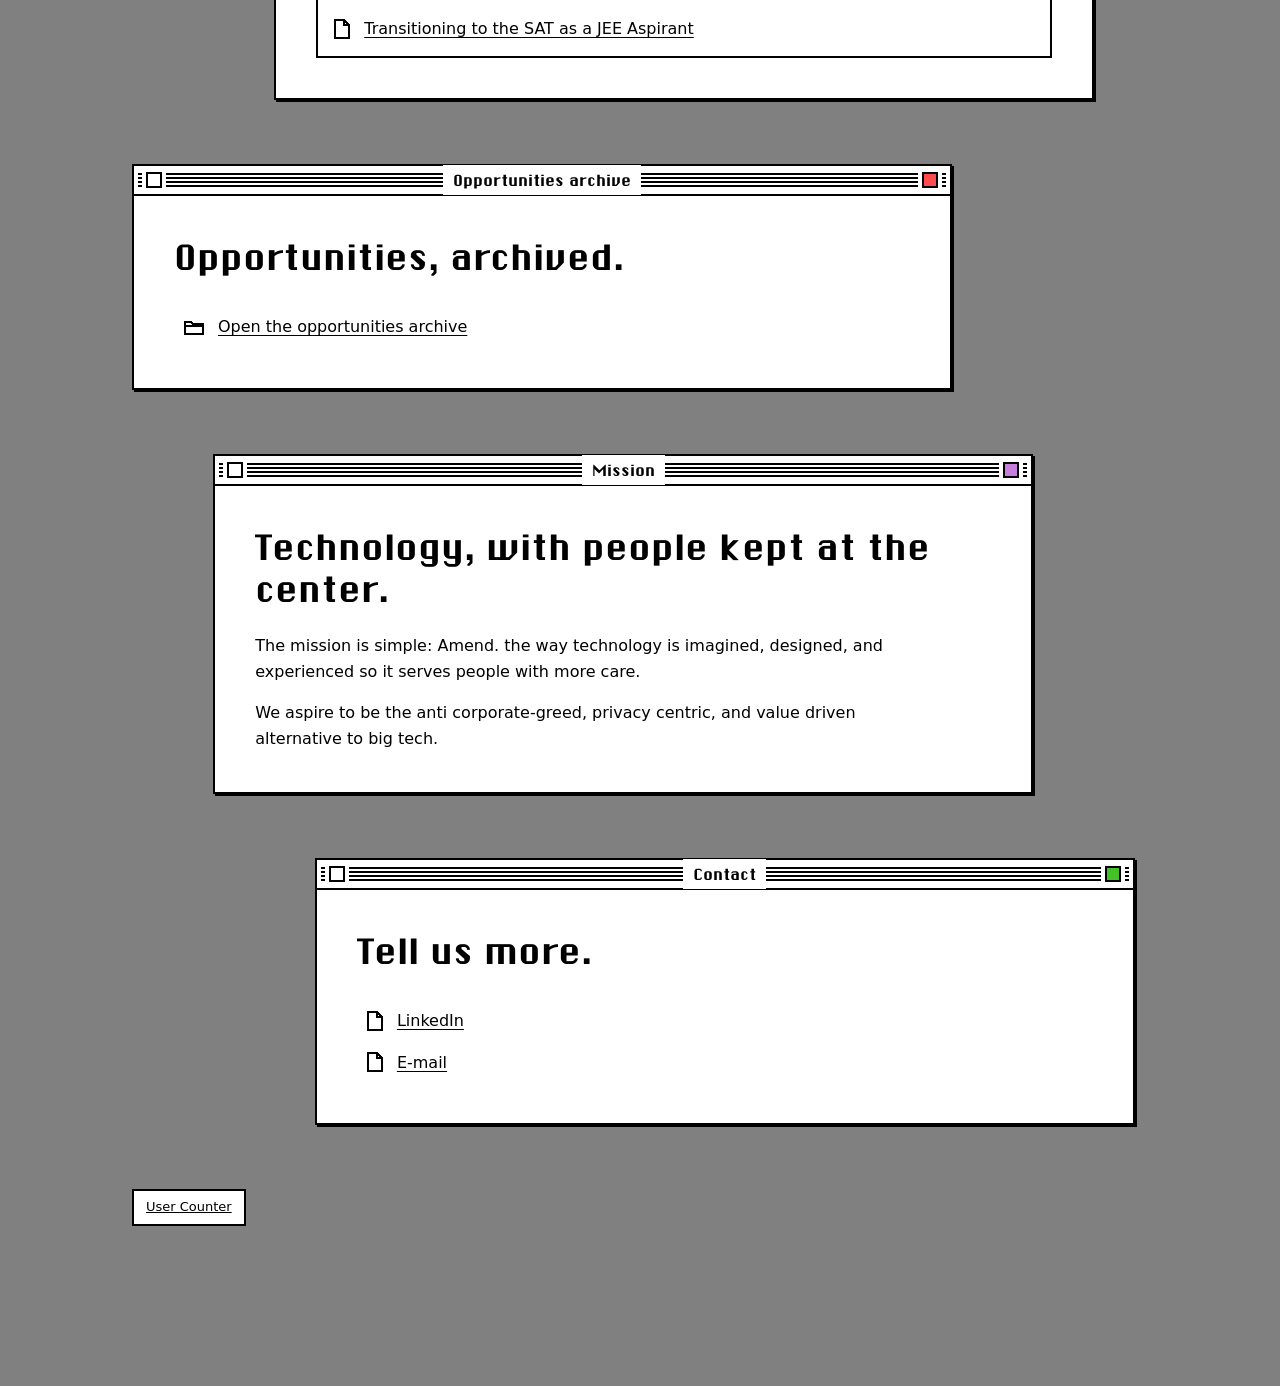
==== commit f9428c8f: "Made it beautiful: MacOS Theme with oppurtunities page" ====
--- a/index.html
+++ b/index.html
@@ -4,232 +4,228 @@
     <meta charset="utf-8">
     <meta name="viewport" content="width=device-width, initial-scale=1">
     <title>Amend.</title>
-    <link rel="preconnect" href="https://fonts.googleapis.com">
-    <link rel="preconnect" href="https://fonts.gstatic.com" crossorigin>
-    <link href="https://fonts.googleapis.com/css2?family=IBM+Plex+Mono:wght@400;500;600;700&display=swap" rel="stylesheet">
-    <link href="https://fonts.googleapis.com/css2?family=Press+Start+2P&display=swap" rel="stylesheet">
+    <meta name="description" content="Amend. — Technology, distinctly human.">
+    <link rel="preload" href="assets/fonts/ChicagoFLF.woff" as="font" type="font/woff" crossorigin>
     <link rel="stylesheet" href="styles.css">
+    <script>
+      // Hide the hero window until the opening "zoom" animation runs.
+      if (!window.matchMedia('(prefers-reduced-motion: reduce)').matches) {
+        document.documentElement.classList.add('zoom-pending');
+      }
+    </script>
   </head>
   <body>
-    <header class="site-header">
-      <a class="brand" href="#" aria-label="Amend. home">
-        <img class="brand-logo" src="assets/logo-256.png" alt="Amend. logo">
-        <span class="brand-wordmark">Amend.</span>
+    <svg width="0" height="0" style="position:absolute" aria-hidden="true" focusable="false">
+      <symbol id="icon-doc" viewBox="0 0 16 20">
+        <path d="M1 1h9l5 5v13H1z" fill="#fff" stroke="#000" stroke-width="2"/>
+        <path d="M10 1v5h5" fill="none" stroke="#000" stroke-width="2"/>
+      </symbol>
+      <symbol id="icon-folder" viewBox="0 0 20 16">
+        <path d="M1 3h6l2 2h10v10H1z" fill="#fff" stroke="#000" stroke-width="2"/>
+        <path d="M1 7h18" fill="none" stroke="#000" stroke-width="2"/>
+      </symbol>
+    </svg>
+
+    <header class="menubar">
+      <a class="brand" href="#top" aria-label="Amend. home">
+        <img src="assets/logo-mac-small.png" alt="" width="80" height="25">
       </a>
-
-      <nav class="site-nav" aria-label="Primary navigation">
+      <nav class="menu" aria-label="Primary navigation">
         <a href="#who-we-are">Who we are</a>
         <a href="#projects">Projects</a>
+        <a href="opportunities.html">Opportunities</a>
         <a href="#mission">Mission</a>
         <a href="#contact">Contact</a>
-        <span class="menu-cursor" aria-hidden="true"></span>
       </nav>
     </header>
 
-    <main>
-      <section class="hero" aria-labelledby="hero-title">
-        <div class="hero-copy">
-          <img class="hero-logo" src="assets/logo-1280.png" alt="Amend." id="hero-title">
-          <p class="hero-subtitle">Technology, Distinctly Human.</p>
-          <div class="hero-actions" aria-label="Primary actions">
-            <a class="button button-primary" href="#projects">View projects</a>
-            <a class="button button-secondary" href="#contact">Get in touch</a>
-          </div>
-        </div>
-
-        <div class="hero-visual" aria-hidden="true">
-          <svg class="crisis-graph" viewBox="0 0 420 320" role="img">
-            <line class="graph-axis" x1="48" y1="276" x2="382" y2="276"></line>
-            <line class="graph-axis" x1="48" y1="276" x2="48" y2="38"></line>
-            <path class="graph-line graph-line-human" d="M 48 276 H 112 V 210 H 176 V 180 H 240 V 138 H 288 V 111 H 336 V 97"></path>
-            <path class="graph-line graph-line-values" d="M 48 276 H 96 V 268 H 144 V 240 H 166 V 196 H 186 V 158 H 204 V 96 H 216 V 58"></path>
-          </svg>
-          <div class="graph-legend">
-            <span class="legend-item"><span class="legend-dot legend-dot-values"></span>values</span>
-            <span class="legend-item"><span class="legend-dot legend-dot-human"></span>human-centered systems</span>
-          </div>
-        </div>
-      </section>
-
-      <section class="content-section" id="who-we-are">
-        <div class="section-inner">
-          <p class="section-kicker">Who we are</p>
-          <h2>An idealistic and dreamy Future Technology Corporation.</h2>
-          <p style="padding-top: 40px;">
-            Amend. is forming around the belief that useful technology should
-            feel clear, thoughtful, and close to real human needs.
-          </p>
-          <hr>
+    <main class="desktop" id="top">
+
+      <div class="hero">
+        <section class="window window-hero" aria-labelledby="hero-title">
+          <div class="titlebar">
+            <span class="closebox" aria-hidden="true"></span>
+            <span class="window-title">Amend.</span>
+          </div>
+          <div class="window-body">
+            <h1 class="hero-logo" id="hero-title">
+              <img src="assets/logo-mac.png" alt="Amend." width="1600" height="492">
+            </h1>
+            <p class="hero-subtitle">Technology, distinctly human.</p>
+            <div class="hero-actions">
+              <a class="button button-primary" href="#projects">View projects</a>
+              <a class="button" href="#contact">Get in touch</a>
+            </div>
+          </div>
+        </section>
+
+        <figure class="window window-chart" aria-label="Chart: values versus human-centered systems">
+          <div class="titlebar">
+            <span class="closebox" aria-hidden="true"></span>
+            <span class="window-title">Values chart</span>
+            <span class="zoombox zoombox-cyan" aria-hidden="true"></span>
+          </div>
+          <div class="window-body chart-body">
+            <svg class="chart" viewBox="0 0 420 300" aria-hidden="true">
+              <defs>
+                <pattern id="dither" width="4" height="4" patternUnits="userSpaceOnUse">
+                  <rect width="2" height="2" fill="#000"/>
+                  <rect x="2" y="2" width="2" height="2" fill="#000"/>
+                </pattern>
+              </defs>
+              <g class="chart-ticks">
+                <line x1="40" y1="60" x2="46" y2="60"/><line x1="40" y1="120" x2="46" y2="120"/>
+                <line x1="40" y1="180" x2="46" y2="180"/><line x1="40" y1="240" x2="46" y2="240"/>
+                <line x1="110" y1="270" x2="110" y2="276"/><line x1="180" y1="270" x2="180" y2="276"/>
+                <line x1="250" y1="270" x2="250" y2="276"/><line x1="320" y1="270" x2="320" y2="276"/>
+              </g>
+              <path class="chart-axis" d="M46 20 V270 H400"/>
+              <path class="chart-line chart-line-human" d="M46 270 H112 V210 H176 V180 H240 V138 H288 V111 H336 V97 H392"/>
+              <path class="chart-line chart-line-values" d="M46 270 H96 V262 H144 V234 H166 V190 H186 V152 H204 V90 H216 V40"/>
+            </svg>
+            <figcaption class="chart-legend">
+              <span><span class="swatch swatch-values"></span>Values</span>
+              <span><span class="swatch swatch-human"></span>Human-centered systems</span>
+            </figcaption>
+          </div>
+        </figure>
+      </div>
+
+      <section class="window" id="who-we-are" aria-labelledby="who-title">
+        <div class="titlebar">
+          <span class="closebox" aria-hidden="true"></span>
+          <h2 class="window-title" id="who-title">Who we are</h2>
+          <span class="zoombox zoombox-green" aria-hidden="true"></span>
+        </div>
+        <div class="window-body">
+          <p class="lede">An idealistic and dreamy Future Technology Corporation.</p>
+          <p>Amend. is forming around the belief that useful technology should feel clear, thoughtful, and close to real human needs.</p>
           <p>We're a small team right now, trying to make a change in this world. Maybe we'll succeed, maybe we won't.</p>
-          <hr>
-          <p>Time will tell.</p>
-          <hr>
-        </div>
-      </section>
-
-      <section class="content-section" id="projects">
-        <div class="section-inner">
-          <p class="section-kicker">Projects</p>
-          <h2>Ideas in motion.</h2>
-          <p id="project_introduction">Project CTW: Connect The World [Free, in-depth guides]</p>
-          <p class="project_link">
-            <hr>
-            <a href="https://dusty-workshop-b12.notion.site/Walking-you-through-US-college-Apps-3c3656469ba28035abadd67458f427ac?pvs=74">>>> Walking you through US College Applications</a> <hr>
-                        <a href="https://dusty-workshop-b12.notion.site/Transitioning-to-the-SAT-as-a-JEE-Aspirant-3c0656469ba280358d7bc47eb70c6521?pvs=73">>>> Transitioning to the SAT as a JEE Aspirant</a>
-          <hr>
-                      </p>
-        </div>
-      </section>
-
-      <section class="content-section" id="mission">
-        <div class="section-inner">
-          <p class="section-kicker">Mission</p>
-          <h2>Technology, with people kept at the center.</h2>
-          <p>
-            The mission is simple: Amend. the way technology is imagined,
-            designed, and experienced so it serves people with more care.
-            <hr>
-            We aspire to be the anti corporate-greed, privacy centric, and value driven alternative to big tech.
-          </p>
-        </div>
-      </section>
-
-      <section class="content-section" id="contact">
-        <div class="section-inner">
-          <p class="section-kicker">Contact</p>
-          <h2>Tell us more.</h2>
-   
-          <p class="project_link">
-            <hr>
-            <a href="https://www.linkedin.com/company/amend-project/ ">>>> LinkedIN</a> <hr>
-                        <a href="mailto:aryankrjha.1235@gmail.com">>>> E-Mail</a>
-          <hr>
-                      </p>
-        </div>
-      </section>
-       <a href='http://www.freevisitorcounters.com'>User Counter</a> <script type='text/javascript' src='https://www.freevisitorcounters.com/auth.php?id=dabf2716cbe0118328e2a42e18aaba85140b905e'></script>
+          <p class="signoff">Time will tell.</p>
+        </div>
+      </section>
+
+      <section class="window" id="projects" aria-labelledby="projects-title">
+        <div class="titlebar">
+          <span class="closebox" aria-hidden="true"></span>
+          <h2 class="window-title" id="projects-title">Projects</h2>
+          <span class="zoombox zoombox-yellow" aria-hidden="true"></span>
+        </div>
+        <div class="window-body">
+          <p class="lede">Ideas in motion.</p>
+          <div class="folder">
+            <div class="folder-head">
+              <h3>Project CTW: Connect The World</h3>
+              <span class="folder-note">Free, in-depth guides</span>
+            </div>
+            <ul class="file-list">
+              <li>
+                <a href="https://dusty-workshop-b12.notion.site/Walking-you-through-US-college-Apps-3c3656469ba28035abadd67458f427ac?pvs=74">
+                  <svg class="doc-icon"><use href="#icon-doc"/></svg>
+                  <span>Walking you through US College Applications</span>
+                </a>
+              </li>
+              <li>
+                <a href="https://dusty-workshop-b12.notion.site/Transitioning-to-the-SAT-as-a-JEE-Aspirant-3c0656469ba280358d7bc47eb70c6521?pvs=73">
+                  <svg class="doc-icon"><use href="#icon-doc"/></svg>
+                  <span>Transitioning to the SAT as a JEE Aspirant</span>
+                </a>
+              </li>
+            </ul>
+          </div>
+        </div>
+      </section>
+
+      <section class="window" id="opportunities" aria-labelledby="opp-title">
+        <div class="titlebar">
+          <span class="closebox" aria-hidden="true"></span>
+          <h2 class="window-title" id="opp-title">Opportunities archive</h2>
+          <span class="zoombox zoombox-red" aria-hidden="true"></span>
+        </div>
+        <div class="window-body">
+          <p class="lede">Opportunities, archived.</p>
+          <ul class="file-list">
+            <li>
+              <a href="opportunities.html">
+                <svg class="doc-icon folder-icon"><use href="#icon-folder"/></svg>
+                <span>Open the opportunities archive</span>
+              </a>
+            </li>
+          </ul>
+        </div>
+      </section>
+
+      <section class="window" id="mission" aria-labelledby="mission-title">
+        <div class="titlebar">
+          <span class="closebox" aria-hidden="true"></span>
+          <h2 class="window-title" id="mission-title">Mission</h2>
+          <span class="zoombox zoombox-purple" aria-hidden="true"></span>
+        </div>
+        <div class="window-body">
+          <p class="lede">Technology, with people kept at the center.</p>
+          <p>The mission is simple: Amend. the way technology is imagined, designed, and experienced so it serves people with more care.</p>
+          <p>We aspire to be the anti corporate-greed, privacy centric, and value driven alternative to big tech.</p>
+        </div>
+      </section>
+
+      <section class="window" id="contact" aria-labelledby="contact-title">
+        <div class="titlebar">
+          <span class="closebox" aria-hidden="true"></span>
+          <h2 class="window-title" id="contact-title">Contact</h2>
+          <span class="zoombox zoombox-green" aria-hidden="true"></span>
+        </div>
+        <div class="window-body">
+          <p class="lede">Tell us more.</p>
+          <ul class="file-list">
+            <li>
+              <a href="https://www.linkedin.com/company/amend-project/">
+                <svg class="doc-icon"><use href="#icon-doc"/></svg>
+                <span>LinkedIn</span>
+              </a>
+            </li>
+            <li>
+              <a href="mailto:aryankrjha.1235@gmail.com">
+                <svg class="doc-icon"><use href="#icon-doc"/></svg>
+                <span>E-mail</span>
+              </a>
+            </li>
+          </ul>
+        </div>
+      </section>
+
+      <footer class="site-footer">
+        <a href='http://www.freevisitorcounters.com'>User Counter</a> <script type='text/javascript' src='https://www.freevisitorcounters.com/auth.php?id=dabf2716cbe0118328e2a42e18aaba85140b905e'></script>
 <script type="text/javascript" src="https://www.freevisitorcounters.com/en/home/counter/1632370/t/5"></script>
+      </footer>
     </main>
 
-    <div class="controls" id="controls" aria-label="Display controls">
-      <div class="controls-header">
-        <span class="controls-title">Controls</span>
-        <button type="button" class="controls-cancel" id="controls-cancel" aria-label="Minimize controls" title="Minimize">&#8211;</button>
+    <aside class="window controls" id="controls" aria-label="Control panel">
+      <div class="titlebar">
+        <button type="button" class="closebox" id="controls-cancel" aria-label="Minimize control panel" aria-expanded="true"></button>
+        <span class="window-title">Control Panel</span>
       </div>
       <div class="controls-body" id="controls-body">
-        <label for="theme-color">Theme color
-          <input type="range" id="theme-color" min="0" max="360" value="0" step="1">
-          <span class="control-value" id="theme-color-value">0&deg;</span>
+        <label for="theme-color">Accent color
+          <span class="control-row">
+            <input type="range" id="theme-color" min="0" max="360" value="0" step="1">
+            <span class="control-value" id="theme-color-value">0&deg;</span>
+          </span>
         </label>
         <label for="contrast">Contrast
-          <input type="range" id="contrast" min="50" max="200" value="100" step="1">
-          <span class="control-value" id="contrast-value">100%</span>
+          <span class="control-row">
+            <input type="range" id="contrast" min="50" max="200" value="100" step="1">
+            <span class="control-value" id="contrast-value">100%</span>
+          </span>
         </label>
-        <label for="brightness">Brightness
-          <input type="range" id="brightness" min="20" max="200" value="200" step="1">
-          <span class="control-value" id="brightness-value">200%</span>
+        <label for="brightness">Desktop brightness
+          <span class="control-row">
+            <input type="range" id="brightness" min="20" max="200" value="100" step="1">
+            <span class="control-value" id="brightness-value">100%</span>
+          </span>
         </label>
       </div>
-    </div>
-
-    <script>
-      (function () {
-        function hsvToHex(h, s, v) {
-          // h in [0,360], s/v in [0,1] -> #rrggbb
-          var c = v * s;
-          var x = c * (1 - Math.abs(((h / 60) % 2) - 1));
-          var m = v - c;
-          var r = 0, g = 0, b = 0;
-          if (h < 60)      { r = c; g = x; }
-          else if (h < 120){ r = x; g = c; }
-          else if (h < 180){ g = c; b = x; }
-          else if (h < 240){ g = x; b = c; }
-          else if (h < 300){ r = x; b = c; }
-          else             { r = c; b = x; }
-          r = Math.round((r + m) * 255);
-          g = Math.round((g + m) * 255);
-          b = Math.round((b + m) * 255);
-          return '#' + [r, g, b].map(function (n) {
-            return n.toString(16).padStart(2, '0');
-          }).join('');
-        }
-
-        function mix(hex, other, t) {
-          // t in [0,1] -> blend hex toward other
-          var p = [1, 3, 5].map(function (i) {
-            return parseInt(hex.slice(i, i + 2), 16);
-          });
-          var q = [1, 3, 5].map(function (i) {
-            return parseInt(other.slice(i, i + 2), 16);
-          });
-          var m = p.map(function (c, i) {
-            return Math.round(c + (q[i] - c) * t);
-          });
-          return '#' + m.map(function (v) {
-            return v.toString(16).padStart(2, '0');
-          }).join('');
-        }
-
-        var root = document.documentElement;
-        var hueInput = document.getElementById('theme-color');
-        var contrastInput = document.getElementById('contrast');
-        var brightnessInput = document.getElementById('brightness');
-        var hueValue = document.getElementById('theme-color-value');
-        var contrastValue = document.getElementById('contrast-value');
-        var brightnessValue = document.getElementById('brightness-value');
-
-        // Base C64 BASIC-prompt accent hues (deg) from the current theme.
-        var base = {
-          ink: 231,       // light lavender-blue text
-          muted: 233,
-          green: 120,     // light-green
-          blue: 250
-        };
-
-        function applyTheme() {
-          var hue = parseInt(hueInput.value, 10);
-          var contrast = parseInt(contrastInput.value, 10);
-          var brightness = parseInt(brightnessInput.value, 10);
-
-          // Rebuild accent colors by shifting each accent's hue angle.
-          var ink = hsvToHex((base.ink + hue) % 360, 0.38, 0.99);
-          var muted = hsvToHex((base.muted + hue) % 360, 0.28, 0.92);
-          var green = hsvToHex((base.green + hue) % 360, 0.45, 0.90);
-          var blue = hsvToHex((base.blue + hue) % 360, 0.32, 0.82);
-
-          root.style.setProperty('--ink', ink);
-          root.style.setProperty('--muted', muted);
-          root.style.setProperty('--green', green);
-          root.style.setProperty('--blue', blue);
-
-          // Contrast: filter on the whole page (except the controls).
-          var filter = 'contrast(' + contrast + '%)';
-          root.style.setProperty('--page-contrast', filter);
-
-          // Brightness: applied to the background layer only.
-          root.style.setProperty('--bg-brightness', brightness + '%');
-
-          hueValue.textContent = hue + '\u00b0';
-          contrastValue.textContent = contrast + '%';
-          brightnessValue.textContent = brightness + '%';
-        }
-
-        hueInput.addEventListener('input', applyTheme);
-        contrastInput.addEventListener('input', applyTheme);
-        brightnessInput.addEventListener('input', applyTheme);
-        applyTheme();
-
-        // Minimize / expand the controls panel.
-        var cancelBtn = document.getElementById('controls-cancel');
-        var controls = document.getElementById('controls');
-        var body = document.getElementById('controls-body');
-        cancelBtn.addEventListener('click', function () {
-          var minimized = controls.classList.toggle('is-minimized');
-          body.hidden = minimized;
-          cancelBtn.textContent = minimized ? '+' : '\u2013';
-          cancelBtn.setAttribute('aria-label', minimized ? 'Expand controls' : 'Minimize controls');
-        });
-      })();
-    </script>
+    </aside>
+
+    <script src="site.js"></script>
   </body>
 </html>
--- a/styles.css
+++ b/styles.css
@@ -1,44 +1,35 @@
 /* ============================================================
-   Amend. — 8-bit retro-computing theme
-   Inspired by the Commodore 64 (VIC-II palette) and the
-   1984 Apple Macintosh. No gaming vibe — just phosphor,
-   pixel type, and chunky system chrome.
+   Amend. — Classic Macintosh desktop
+   1-bit black and white, drawn at a 2px "pixel". Color appears
+   only where the logo uses it: one small colored square per
+   window, like the colored pixel on each letter of the wordmark.
    ============================================================ */
 
+@font-face {
+  font-family: "ChicagoFLF";
+  src: url("assets/fonts/ChicagoFLF.woff") format("woff");
+  font-display: swap;
+}
+
 :root {
-  --c64-blue:      #40318d;   /* C64 #06 — classic screen border blue  */
-  --c64-blue2:     #6c5eb5;   /* #05                                      */
-  --c64-liteblue:  #887ecb;   /* #04                                      */
-  --c64-turq:      #55a5b6;   /* cyan highlight                            */
-  --c64-green:     #6ab554;
-  --c64-litegreen: #9be189;
-  --c64-yellow:    #d9ca4f;
-  --c64-red:       #883932;
-  --c64-litegray:  #cbcbcb;
-  --c64-gray:      #626262;
-  --c64-dark:      #000000;
-
-  /* Macintosh-1984 grayscale accents */
-  --mac-text:      #1c1c1c;
-  --mac-silver:    #c0c0c0;
-  --mac-shadow:    #808080;
-  --mac-highlight: #ffffff;
-
-  /* Theme token mapping — C64 BASIC prompt: dark blue-navy screen,
-     light-blue "READY." text, light theme inverted for legibility. */
-  --ink:          #a4b0fb;      /* light lavender-blue text (≈C64 $0E)   */
-  --muted:        #8b98e8;      /* softer light-blue body text           */
-  --line:         #3a4492;      /* darker blue rules / borders           */
-  --paper:        #000000;      /* C64 BASIC background is pure black    */
-  --surface:      #161847;      /* slightly lighter panel surface        */
-  --accent:       #b86962;      /* warm rose accent (C64 $09)            */
-  --accent-dark:  #d98d6a;
-  --green:        #7ee081;      /* C64 light-green $05                    */
-  --blue:         #887ecb;      /* C64 light-blue $04                     */
-
-  --px-border: 3px solid var(--ink);
-  --font-pixel: "Press Start 2P", "VT323", monospace;
-  --font-mono: "IBM Plex Mono", "Courier New", monospace;
+  --black: #000000;
+  --white: #ffffff;
+  --gray-text: #4d4d4d;
+
+  /* The five pixels of the logo */
+  --px-green:  #43c128;
+  --px-purple: #c77fdd;
+  --px-yellow: #fff125;
+  --px-red:    #ff4c4c;
+  --px-cyan:   #58f3ff;
+
+  --px: 2px;                       /* one screen "pixel" */
+  --line: var(--px) solid var(--black);
+
+  --font-system: "ChicagoFLF", "Chicago", "Charcoal", system-ui, sans-serif;
+  --font-body: Geneva, Verdana, "DejaVu Sans", sans-serif;
+
+  --accent-filter: none;
 }
 
 * {
@@ -47,600 +38,1015 @@
 
 html {
   scroll-behavior: smooth;
+  scroll-padding-top: 56px;
 }
 
 body {
   margin: 0;
   min-height: 100vh;
-  font-family: var(--font-mono);
-  letter-spacing: 0.02em;
-  font-weight: 500;
-  color: var(--ink);
-  background-color: transparent;
-  text-rendering: optimizeSpeed;
-}
-
-/* Dedicated full-viewport background layer, drawn behind all content so its
-   brightness can be adjusted independently of the page content. */
+  font-family: var(--font-body);
+  font-size: 16px;
+  line-height: 1.6;
+  color: var(--black);
+  background: #808080;
+  -webkit-font-smoothing: antialiased;
+}
+
+/* The desktop: the classic 50% gray dither, on its own layer so the
+   brightness control can change it without touching the windows. */
 body::before {
   content: "";
   position: fixed;
   inset: 0;
   z-index: -1;
-  pointer-events: none;
-  background-color: var(--paper);
-  /* faint dark-blue grid + phosphor scanlines, echoing a C64 BASIC screen */
-  background-image:
-    repeating-linear-gradient(
-      0deg,
-      rgba(68, 80, 160, 0.16) 0px,
-      rgba(68, 80, 160, 0.16) 1px,
-      rgba(0, 0, 0, 0) 1px,
-      rgba(0, 0, 0, 0) 3px
-    ),
-    linear-gradient(
-      90deg,
-      rgba(68, 80, 160, 0.10) 1px,
-      transparent 1px
-    ),
-    linear-gradient(
-      0deg,
-      rgba(68, 80, 160, 0.10) 1px,
-      transparent 1px
-    );
-  background-size: auto, 48px 48px, 48px 48px;
+  background-color: var(--white);
+  background-image: conic-gradient(var(--black) 25%, var(--white) 0 50%, var(--black) 0 75%, var(--white) 0);
+  background-size: calc(var(--px) * 2) calc(var(--px) * 2);
   filter: brightness(var(--bg-brightness, 100%));
 }
 
-/* Page content gets the user's contrast filter; the control panel is
-   rendered after and stays unfiltered so the sliders remain legible. */
-.site-header,
-main {
-  filter: var(--page-contrast, contrast(100%));
-}
-
-/* Pixel-crisp everything so scaled art keeps hard edges */
-img,
-svg,
-.logo-img {
-  image-rendering: pixelated;
-  image-rendering: crisp-edges;
+.menubar,
+.desktop {
+  filter: var(--page-contrast, none);
 }
 
 a {
   color: inherit;
-  text-decoration: none;
-  font-size: 1.05rem;
-  font-weight: 700;
-}
-
-/* ============================  HEADER  ============================ */
-/* Top strip is styled like a 1984 Macintosh menu bar. */
-.site-header {
+}
+
+img {
+  max-width: 100%;
+}
+
+:focus-visible {
+  outline: var(--px) dotted var(--black);
+  outline-offset: 3px;
+}
+
+/* ============================  MENU BAR  ============================ */
+.menubar {
   position: sticky;
   top: 0;
-  z-index: 10;
+  z-index: 20;
+  display: flex;
+  align-items: stretch;
+  gap: 8px;
+  height: 36px;
+  padding: 0 clamp(8px, 2vw, 20px);
+  background: var(--white);
+  border-bottom: var(--line);
+  font-family: var(--font-system);
+  font-size: 15px;
+}
+
+.brand {
   display: flex;
   align-items: center;
-  justify-content: space-between;
+  padding: 0 12px;
+  flex: 0 0 auto;
+}
+
+.brand img {
+  display: block;
+  height: 18px;
+  width: auto;
+  filter: var(--accent-filter);
+}
+
+.menu {
+  display: flex;
+  align-items: stretch;
+  overflow-x: auto;
+  scrollbar-width: none;
+}
+
+.menu::-webkit-scrollbar {
+  display: none;
+}
+
+.menu a,
+.brand {
+  text-decoration: none;
+}
+
+.menu a {
+  display: flex;
+  align-items: center;
+  padding: 0 12px;
+  white-space: nowrap;
+}
+
+/* Menu titles invert when highlighted, as on the original */
+.menu a:hover,
+.menu a:focus-visible,
+.brand:hover,
+.brand:focus-visible {
+  background: var(--black);
+  color: var(--white);
+  outline: none;
+}
+
+.brand:hover img,
+.brand:focus-visible img {
+  filter: var(--accent-filter) invert(1);
+}
+
+/* ============================  DESKTOP & WINDOWS  ============================ */
+.desktop {
+  max-width: 1080px;
+  margin: 0 auto;
+  padding: clamp(28px, 6vw, 72px) clamp(12px, 3vw, 32px) 160px;
+}
+
+.window {
+  position: relative;
+  max-width: 820px;
+  margin: 0 0 clamp(36px, 6vw, 64px);
+  background: var(--white);
+  border: var(--line);
+  box-shadow: var(--px) var(--px) 0 var(--black);
+}
+
+/* A loose, hand-arranged stagger so it reads as a desktop, not a column */
+#who-we-are   { margin-left: 4%; }
+#projects     { margin-left: 14%; }
+#mission      { margin-left: 8%; }
+#contact      { margin-left: 18%; }
+
+.window-wide {
+  max-width: none;
+}
+
+.titlebar {
+  position: relative;
+  display: flex;
+  align-items: center;
+  justify-content: center;
+  height: 30px;
+  padding: 0 40px;
+  background: var(--white);
+  border-bottom: var(--line);
+}
+
+/* The pinstripes of an active window's title bar */
+.titlebar::before {
+  content: "";
+  position: absolute;
+  inset: 7px 4px;
+  background: repeating-linear-gradient(
+    to bottom,
+    var(--black) 0 var(--px),
+    var(--white) var(--px) calc(var(--px) * 2)
+  );
+}
+
+.window-title {
+  position: relative;
+  z-index: 1;
+  margin: 0;
+  padding: 0 10px;
+  background: var(--white);
+  font-family: var(--font-system);
+  font-size: 15px;
+  font-weight: 400;
+  line-height: 30px;
+  white-space: nowrap;
+  overflow: hidden;
+  text-overflow: ellipsis;
+}
+
+.closebox,
+.zoombox {
+  position: absolute;
+  top: 50%;
+  z-index: 1;
+  width: 16px;
+  height: 16px;
+  margin-top: -8px;
+  padding: 0;
+  border: var(--line);
+  border-radius: 0;
+  background: var(--white);
+  box-shadow: 0 0 0 4px var(--white);
+}
+
+.closebox {
+  left: 12px;
+}
+
+button.closebox {
+  cursor: pointer;
+}
+
+button.closebox:hover {
+  background: var(--black);
+}
+
+button.closebox:active {
+  background: var(--black);
+  box-shadow: 0 0 0 4px var(--white), inset 0 0 0 2px var(--white);
+}
+
+.zoombox {
+  right: 12px;
+  filter: var(--accent-filter);
+}
+
+.zoombox-green  { background: var(--px-green); }
+.zoombox-purple { background: var(--px-purple); }
+.zoombox-yellow { background: var(--px-yellow); }
+.zoombox-red    { background: var(--px-red); }
+.zoombox-cyan   { background: var(--px-cyan); }
+
+.window-body {
+  padding: clamp(20px, 4vw, 40px);
+}
+
+/* ============================  TYPE  ============================ */
+.lede {
+  margin: 0;
+  max-width: 22em;
+  font-family: var(--font-system);
+  font-size: clamp(24px, 3.4vw, 34px);
+  line-height: 1.25;
+}
+
+.window-body p:not(.lede) {
+  margin: 1em 0 0;
+  max-width: 62ch;
+}
+
+.window-body .lede + p {
+  margin-top: 1.4em;
+}
+
+.signoff {
+  font-family: var(--font-system);
+  font-size: 18px;
+}
+
+/* ============================  HERO  ============================ */
+.hero {
+  position: relative;
+  display: grid;
+  grid-template-columns: minmax(0, 1fr) minmax(0, 400px);
+  align-items: start;
+  margin-bottom: clamp(48px, 8vw, 96px);
+}
+
+.window-hero {
+  grid-column: 1 / 2;
+  grid-row: 1;
+  max-width: none;
+  margin: 0;
+  z-index: 1;
+}
+
+.window-hero .window-body {
+  padding: clamp(32px, 6vw, 72px) clamp(20px, 5vw, 64px) clamp(32px, 5vw, 56px);
+}
+
+/* The chart window sits on top, overlapping the hero window */
+.window-chart {
+  grid-column: 2 / 3;
+  grid-row: 1;
+  margin: clamp(230px, 24vw, 290px) 0 0 -72px;
+  z-index: 2;
+}
+
+.zoom-pending .window-hero {
+  visibility: hidden;
+}
+
+.zoomrect {
+  position: fixed;
+  z-index: 30;
+  border: var(--px) dotted var(--black);
+  pointer-events: none;
+}
+
+.hero-logo {
+  margin: 0;
+  line-height: 0;
+}
+
+.hero-logo img {
+  width: min(100%, 560px);
+  height: auto;
+  filter: var(--accent-filter);
+}
+
+.hero-subtitle {
+  margin: clamp(20px, 3vw, 32px) 0 0;
+  font-family: var(--font-system);
+  font-size: clamp(18px, 2.2vw, 22px);
+  line-height: 1.3;
+}
+
+.hero-actions {
+  display: flex;
+  flex-wrap: wrap;
   gap: 20px;
-  padding: 10px clamp(18px, 4vw, 48px);
-  background: #120f30;
-  color: var(--ink);
-  border-bottom: var(--px-border);
-  box-shadow: 0 4px 0 rgba(0, 0, 0, 0.55);
-}
-
-.brand {
+  margin-top: clamp(28px, 4vw, 44px);
+  padding-left: 6px;
+}
+
+.chart-body {
+  margin: 0;
+  padding: 16px 16px 14px;
+}
+
+.chart {
+  display: block;
+  width: 100%;
+  height: auto;
+  shape-rendering: crispEdges;
+}
+
+.chart-axis,
+.chart-ticks line {
+  fill: none;
+  stroke: var(--black);
+  stroke-width: 2;
+}
+
+.chart-line {
+  fill: none;
+  stroke-width: 4;
+  stroke-linejoin: miter;
+}
+
+.chart-line-values {
+  stroke: var(--black);
+}
+
+.chart-line-human {
+  stroke: url(#dither);
+  stroke-width: 6;
+}
+
+.chart-legend {
+  display: flex;
+  flex-wrap: wrap;
+  gap: 6px 20px;
+  margin-top: 10px;
+  padding-top: 10px;
+  border-top: var(--line);
+  font-size: 13px;
+}
+
+.chart-legend > span {
   display: inline-flex;
   align-items: center;
-  flex: 0 0 auto;
-  line-height: 0;
-}
-
-.brand-logo {
-  height: 30px;
-  width: auto;
-  display: block;
-}
-
-/* The old text wordmark is hidden (kept for a11y as visually-hidden) */
-.brand-wordmark {
-  position: absolute;
-  width: 1px;
-  height: 1px;
-  padding: 0;
-  margin: -1px;
-  overflow: hidden;
-  clip: rect(0 0 0 0);
-  white-space: nowrap;
-  border: 0;
-}
-
-.site-nav {
-  display: flex;
-  align-items: center;
-  flex-wrap: nowrap;
-  gap: 6px;
-  font-size: 0.9rem;
-  font-weight: 700;
-  letter-spacing: 0.04em;
-  text-transform: uppercase;
-  white-space: nowrap;
-}
-
-.site-nav a {
-  padding: 7px 13px;
-  border: 1px solid transparent;
-  color: var(--ink);
-  flex: 0 0 auto;
-}
-
-.site-nav a:hover,
-.site-nav a:focus-visible {
-  background: var(--surface);
-  color: #ffffff;
-  border-color: var(--line);
-}
-
-/* Blinking block cursor at the end of the menu bar */
-.menu-cursor {
-  display: inline-block;
-  width: 9px;
-  height: 14px;
-  margin-left: 4px;
-  background: var(--c64-litegreen);
-  animation: blink 1s steps(2, start) infinite;
-  vertical-align: -2px;
-}
-
-@keyframes blink {
-  0%, 49% { opacity: 1; }
-  50%, 100% { opacity: 0; }
-}
-
-/* ============================  HERO  ============================ */
-.hero {
-  display: grid;
-  grid-template-columns: minmax(0, 1fr) minmax(260px, 0.56fr);
-  align-items: center;
-  min-height: calc(100vh - 60px);
-  gap: clamp(32px, 6vw, 80px);
-  padding: clamp(56px, 9vw, 116px) clamp(20px, 5vw, 72px) clamp(40px, 7vw, 80px);
-}
-
-.hero-copy {
-  max-width: 880px;
-}
-
-/* Big logo in the hero replaces the plain text heading */
-.hero-logo {
-  width: min(100%, 620px);
-  height: auto;
-  display: block;
-  filter: drop-shadow(2px 2px 0 rgba(0, 0, 0, 0.6));
-}
-
-h1 {
-  margin: 0;
-  font-family: var(--font-pixel);
-  font-size: clamp(2rem, 7vw, 4.5rem);
-  line-height: 1.2;
-  font-weight: 400;
-  letter-spacing: 0.02em;
-  text-transform: uppercase;
-  color: var(--ink);
-}
-
-.hero-subtitle {
-  margin: 28px 0 0;
-  max-width: 720px;
-  font-family: var(--font-pixel);
-  color: var(--green);
-  font-size: clamp(0.9rem, 2.4vw, 1.25rem);
-  line-height: 1.8;
-  font-weight: 400;
-  text-transform: uppercase;
-}
-
-.hero-subtitle::before {
-  content: "> ";
-  color: var(--blue);
-}
-
-.hero-actions {
-  display: flex;
-  flex-wrap: wrap;
-  gap: 14px;
-  margin-top: 40px;
-}
-
-/* Chunky, hard-corner system buttons (no rounded corners) */
+  gap: 8px;
+}
+
+.swatch {
+  width: 22px;
+  height: 10px;
+  border: var(--line);
+}
+
+.swatch-values {
+  background: var(--black);
+}
+
+.swatch-human {
+  background-image: conic-gradient(var(--black) 25%, var(--white) 0 50%, var(--black) 0 75%, var(--white) 0);
+  background-size: 4px 4px;
+}
+
+/* ============================  BUTTONS  ============================ */
 .button {
   display: inline-flex;
   align-items: center;
   justify-content: center;
-  min-height: 48px;
-  padding: 0 22px;
-  font-family: var(--font-mono);
-  font-size: 0.95rem;
-  font-weight: 700;
-  letter-spacing: 0.04em;
-  text-transform: uppercase;
-  border: var(--px-border);
-  border-radius: 0;
-  box-shadow: 4px 4px 0 var(--ink);
-  transition: transform 0.05s ease, box-shadow 0.05s ease;
-}
-
+  min-height: 40px;
+  padding: 6px 22px;
+  font-family: var(--font-system);
+  font-size: 15px;
+  line-height: 1.2;
+  color: var(--black);
+  text-decoration: none;
+  background: var(--white);
+  border: var(--line);
+  border-radius: 10px;
+  cursor: pointer;
+}
+
+/* The default button wears the heavy outer ring */
 .button-primary {
-  color: #0b0b20;
-  background: var(--ink);
-}
-
-.button-secondary {
-  color: var(--ink);
-  background: transparent;
-}
-
-.button:hover,
+  box-shadow: 0 0 0 3px var(--white), 0 0 0 7px var(--black);
+}
+
+.button:hover {
+  background: var(--black);
+  color: var(--white);
+}
+
+.button:active {
+  background: var(--black);
+  color: var(--white);
+}
+
 .button:focus-visible {
-  transform: translate(2px, 2px);
-  box-shadow: 2px 2px 0 var(--ink);
-}
-
-.hero-visual {
-  position: relative;
-  min-height: 380px;
-  border: var(--px-border);
-  background-color: #000000;
-  /* pixel grid like a hi-res bitmap screen */
-  background-image:
-    linear-gradient(90deg, rgba(136, 126, 203, 0.16) 1px, transparent 1px),
-    linear-gradient(0deg, rgba(136, 126, 203, 0.16) 1px, transparent 1px);
-  background-size: 12px 12px;
+  outline-offset: 4px;
+}
+
+.button-primary:focus-visible {
+  outline-offset: 10px;
+}
+
+.button:disabled {
+  color: var(--gray-text);
+  background: var(--white);
+  border-style: dotted;
+  cursor: wait;
+}
+
+/* ============================  FILE LISTS  ============================ */
+.folder {
+  margin-top: 32px;
+  border: var(--line);
+}
+
+.folder-head {
+  display: flex;
+  flex-wrap: wrap;
+  align-items: baseline;
+  justify-content: space-between;
+  gap: 4px 16px;
+  padding: 10px 14px;
+  border-bottom: var(--line);
+}
+
+.folder-head h3 {
+  margin: 0;
+  font-family: var(--font-system);
+  font-size: 17px;
+  font-weight: 400;
+}
+
+.folder-note {
+  font-size: 13px;
+  color: var(--gray-text);
+}
+
+.file-list {
+  list-style: none;
+  margin: 0;
+  padding: 6px;
+}
+
+.window-body > .file-list {
+  margin-top: 28px;
+  padding: 0;
+  max-width: 480px;
+}
+
+.file-list a {
+  display: flex;
+  align-items: center;
+  gap: 14px;
+  padding: 8px 10px;
+  text-decoration: none;
+}
+
+.file-list a span {
+  text-decoration: underline;
+  text-decoration-thickness: 1px;
+  text-underline-offset: 3px;
+}
+
+.doc-icon {
+  flex: 0 0 auto;
+  width: 16px;
+  height: 20px;
+  shape-rendering: crispEdges;
+}
+
+/* Selected items invert, like a highlighted Finder icon */
+.file-list a:hover,
+.file-list a:focus-visible {
+  background: var(--black);
+  color: var(--white);
+  outline: none;
+}
+
+.file-list a:hover .doc-icon,
+.file-list a:focus-visible .doc-icon {
+  filter: invert(1);
+}
+
+.doc-icon.folder-icon {
+  width: 20px;
+  height: 16px;
+}
+
+/* The page you're on is underlined in the menu bar */
+.menu a[aria-current="page"] {
+  text-decoration: underline;
+  text-decoration-thickness: 2px;
+  text-underline-offset: 5px;
+}
+
+.window-page {
+  margin-bottom: 32px;
+}
+
+.back-link {
+  display: inline-block;
+  padding: 6px 12px;
+  font-family: var(--font-system);
+  font-size: 14px;
+  text-decoration: none;
+  background: var(--white);
+  border: var(--line);
+}
+
+.back-link:hover,
+.back-link:focus-visible {
+  background: var(--black);
+  color: var(--white);
+  outline: none;
+}
+
+/* ============================  OPPORTUNITIES ARCHIVE  ============================ */
+.opp-grid {
+  display: grid;
+  grid-template-columns: repeat(auto-fill, minmax(260px, 1fr));
+  gap: 24px;
+  margin-top: 32px;
+}
+
+.opp-card {
+  display: flex;
+  flex-direction: column;
+  background: var(--white);
+  border: var(--line);
+}
+
+.opp-card-img {
+  display: block;
+  width: 100%;
+  aspect-ratio: 16 / 10;
+  object-fit: cover;
+  border-bottom: var(--line);
+}
+
+.opp-card-noimg {
   display: grid;
   place-items: center;
-  padding: 28px 24px 76px;
-  box-shadow: inset 0 0 0 3px var(--blue), 6px 6px 0 #000;
-}
-
-.crisis-graph {
-  width: min(140%, 602px);
-  height: auto;
-  overflow: visible;
-  image-rendering: pixelated;
-}
-
-.graph-axis {
-  stroke: #887ecb;
-  stroke-linecap: butt;
-  stroke-width: 2;
-  shape-rendering: crispEdges;
-}
-
-.graph-line {
-  fill: none;
-  stroke-linecap: butt;
-  stroke-linejoin: miter;
-  stroke-width: 3;
-  shape-rendering: crispEdges;
-}
-
-.graph-line-human {
-  stroke: var(--c64-yellow);
-}
-
-.graph-line-values {
-  stroke: var(--c64-litegreen);
-}
-
-.graph-legend {
-  position: absolute;
-  right: 20px;
-  bottom: 18px;
-  left: 20px;
+  font-size: 13px;
+  color: var(--black);
+  background-image: conic-gradient(var(--black) 25%, var(--white) 0 50%, var(--black) 0 75%, var(--white) 0);
+  background-size: 4px 4px;
+}
+
+.opp-card-noimg span {
+  padding: 2px 8px;
+  background: var(--white);
+  border: var(--line);
+}
+
+.opp-card-body {
+  display: flex;
+  flex-direction: column;
+  gap: 12px;
+  padding: 16px 16px 18px;
+  flex: 1;
+}
+
+.opp-card-name {
+  margin: 0;
+  font-family: var(--font-system);
+  font-size: 17px;
+  font-weight: 400;
+  line-height: 1.3;
+  overflow-wrap: anywhere;
+}
+
+.opp-card-details {
+  font-size: 15px;
+  line-height: 1.55;
+  white-space: pre-line;
+  overflow-wrap: anywhere;
+}
+
+.opp-card-meta {
+  display: grid;
+  grid-template-columns: auto 1fr;
+  gap: 4px 14px;
+  margin: auto 0 0;
+  padding-top: 12px;
+  border-top: var(--px) dotted var(--black);
+  font-size: 14px;
+}
+
+.opp-card-meta dt {
+  font-family: var(--font-system);
+  font-size: 14px;
+}
+
+.opp-card-meta dd {
+  margin: 0;
+  overflow-wrap: anywhere;
+}
+
+.window-body .opp-status {
+  padding: 10px 14px;
+  border: var(--line);
+  box-shadow: var(--px) var(--px) 0 var(--black);
+  font-size: 15px;
+}
+
+.window-body .opp-empty {
+  color: var(--gray-text);
+}
+
+.opp-adminbar {
   display: flex;
   flex-wrap: wrap;
-  justify-content: center;
-  gap: 12px 22px;
-  color: #a4b0fb;
-  font-size: 0.85rem;
-  font-weight: 700;
-  letter-spacing: 0.06em;
-  text-transform: uppercase;
-}
-
-.legend-item {
-  display: inline-flex;
   align-items: center;
-  gap: 8px;
-}
-
-/* Square legend swatches instead of round dots */
-.legend-dot {
-  width: 12px;
-  height: 12px;
+  gap: 20px;
+  margin-top: 28px;
+}
+
+.opp-adminbar[hidden] {
+  display: none;
+}
+
+.opp-adminbar-label {
+  font-family: var(--font-system);
+  font-size: 15px;
+}
+
+.opp-delete {
+  align-self: flex-start;
+  padding: 3px 14px;
+  font-family: var(--font-system);
+  font-size: 13px;
+  color: var(--black);
+  background: var(--white);
+  border: var(--line);
+  border-radius: 8px;
+  cursor: pointer;
+}
+
+.opp-delete:hover:not(:disabled) {
+  color: var(--white);
+  background: var(--black);
+}
+
+.opp-admin-link,
+.opp-text-btn {
+  padding: 2px 0;
+  font-family: var(--font-body);
+  font-size: 13px;
+  color: var(--gray-text);
+  background: none;
+  border: 0;
+  cursor: pointer;
+}
+
+.opp-admin-link {
+  display: block;
+  margin-top: 40px;
+}
+
+.opp-admin-link:hover,
+.opp-text-btn:hover {
+  color: var(--black);
+  text-decoration: underline;
+}
+
+/* ---- Admin dialog: a movable modal, double-bordered ---- */
+.opp-dialog {
+  width: min(540px, calc(100% - 24px));
+  max-height: calc(100vh - 24px);
+  padding: 4px;
+  color: var(--black);
+  background: var(--white);
+  border: var(--line);
   border-radius: 0;
-  border: 1px solid #000;
-}
-
-.legend-dot-values {
-  background: var(--c64-litegreen);
-}
-
-.legend-dot-human {
-  background: var(--c64-yellow);
-}
-
-/* ============================  SECTIONS  ============================ */
-.content-section {
-  border-top: var(--px-border);
-  padding: clamp(64px, 9vw, 110px) clamp(20px, 5vw, 72px);
-  /* all sections share one flat color — no alternating tones */
-  background: transparent;
-}
-
-.section-inner {
-  max-width: 920px;
-}
-
-.section-kicker {
-  display: inline-block;
-  margin: 0 0 18px;
-  padding: 4px 10px;
-  font-family: var(--font-pixel);
-  font-size: 0.62rem;
-  font-weight: 400;
-  letter-spacing: 0.1em;
-  text-transform: uppercase;
-  color: var(--paper);
-  background: var(--green);
-  border: 2px solid var(--ink);
-}
-
-.content-section h2 {
-  margin: 0;
-  max-width: 780px;
-  font-family: var(--font-pixel);
-  font-size: clamp(1.25rem, 4vw, 2.2rem);
-  line-height: 1.7;
-  font-weight: 400;
-  letter-spacing: 0.01em;
-  text-transform: uppercase;
-}
-
-.content-section h2::before {
-  content: "> ";
-  color: var(--green);
-}
-
-.content-section p:not(.section-kicker) {
-  margin: 24px 0 0;
-  max-width: 650px;
-  color: var(--green);
-  font-size: 1.05rem;
-  line-height: 1.7;
-}
-
-.content-section hr {
-  border: 0;
-  border-top: 2px dashed var(--line);
-  margin: 22px 0;
-}
-
-/* ============================  PROJECT & CONTACT LINKS  ============================ */
-#project_introduction {
-  font-size: clamp(1.3rem, 3vw, 1.9rem);
-  padding-top: 40px;
-  font-weight: 800;
-  font-family: var(--font-pixel);
-  line-height: 1.7;
-  text-transform: uppercase;
-}
-
-.project_link {
-  font-weight: 700;
-  padding-top: 10px;
-  color: var(--blue);
-}
-
-.project_link a {
-  display: inline-block;
-  color: var(--blue);
-  border-bottom: 2px solid var(--blue);
-}
-
-.project_link a::before {
-  content: "";
-}
-
-.project_link a:hover {
-  background: var(--blue);
-  color: var(--paper);
-  text-decoration: none;
-}
-
-/* ============================  CONTROLS  ============================ */
-/* Bottom-right fixed panel: theme-color + contrast sliders */
+  box-shadow: 3px 3px 0 var(--black);
+  font-family: var(--font-body);
+  overflow: hidden;
+}
+
+.opp-dialog[open] {
+  display: flex;
+}
+
+.opp-dialog::backdrop {
+  background-color: transparent;
+  background-image: conic-gradient(rgba(0,0,0,.55) 25%, transparent 0 50%, rgba(0,0,0,.55) 0 75%, transparent 0);
+  background-size: 4px 4px;
+}
+
+.dialog-frame {
+  flex: 1;
+  min-height: 0;
+  overflow-y: auto;
+  border: 3px solid var(--black);
+}
+
+.dialog-frame .titlebar {
+  position: sticky;
+  top: 0;
+  z-index: 2;
+}
+
+.opp-form {
+  display: flex;
+  flex-direction: column;
+  gap: 16px;
+  padding: 20px 20px 24px;
+}
+
+.opp-form[hidden] {
+  display: none;
+}
+
+.opp-form label {
+  display: flex;
+  flex-direction: column;
+  gap: 6px;
+  font-family: var(--font-system);
+  font-size: 14px;
+}
+
+.opp-form input,
+.opp-form textarea {
+  width: 100%;
+  padding: 8px 10px;
+  font-family: var(--font-body);
+  font-size: 15px;
+  color: var(--black);
+  background: var(--white);
+  border: var(--line);
+  border-radius: 0;
+}
+
+.opp-form textarea {
+  resize: vertical;
+  line-height: 1.5;
+}
+
+.opp-form input[type="file"] {
+  padding: 6px;
+  font-size: 13px;
+}
+
+.opp-form input:focus,
+.opp-form textarea:focus {
+  outline: var(--px) solid var(--black);
+  outline-offset: 2px;
+}
+
+.opp-preview {
+  max-height: 200px;
+  object-fit: contain;
+  align-self: flex-start;
+  border: var(--line);
+}
+
+.opp-form-error {
+  margin: 0;
+  padding: 8px 10px;
+  font-size: 14px;
+  border: var(--line);
+  box-shadow: var(--px) var(--px) 0 var(--black);
+}
+
+.opp-form-error:empty {
+  display: none;
+}
+
+.opp-form-actions {
+  display: flex;
+  flex-wrap: wrap;
+  align-items: center;
+  justify-content: flex-end;
+  gap: 16px;
+  margin-top: 4px;
+  padding: 6px;
+}
+
+.opp-form-actions .opp-text-btn {
+  margin-right: auto;
+}
+
+.opp-help {
+  font-size: 14px;
+  line-height: 1.55;
+}
+
+.opp-help p,
+.opp-help ol {
+  margin: 0 0 10px;
+}
+
+.opp-help ol {
+  padding-left: 22px;
+}
+
+.opp-help a {
+  overflow-wrap: anywhere;
+}
+
+/* ============================  CONTROL PANEL  ============================ */
 .controls {
   position: fixed;
   right: 16px;
   bottom: 16px;
-  z-index: 50;
+  z-index: 15;
+  width: 250px;
+  max-width: none;
+  margin: 0;
+}
+
+.controls.is-minimized {
+  width: 220px;
+}
+
+.controls.is-minimized .titlebar {
+  border-bottom: 0;
+}
+
+.controls .window-title {
+  font-size: 14px;
+}
+
+.controls-body {
   display: flex;
   flex-direction: column;
   gap: 12px;
-  padding: 14px 16px;
-  min-width: 220px;
-  background: #120f30;
-  color: var(--ink);
-  border: var(--px-border);
-  box-shadow: 5px 5px 0 rgba(0, 0, 0, 0.6);
-  font-family: var(--font-mono);
-  font-size: 0.78rem;
-  font-weight: 600;
-  letter-spacing: 0.04em;
-  text-transform: uppercase;
+  padding: 14px 16px 16px;
+}
+
+.controls-body[hidden] {
+  display: none;
 }
 
 .controls label {
   display: flex;
   flex-direction: column;
-  gap: 6px;
-}
-
-.controls-header {
+  gap: 2px;
+  font-family: var(--font-system);
+  font-size: 13px;
+}
+
+.control-row {
   display: flex;
   align-items: center;
-  justify-content: space-between;
   gap: 10px;
-  padding-bottom: 8px;
-  border-bottom: 1px solid var(--line);
-}
-
-.controls-title {
-  font-family: var(--font-pixel);
-  font-size: 0.6rem;
-  letter-spacing: 0.08em;
-}
-
-.controls-cancel {
+}
+
+.control-value {
+  min-width: 40px;
+  font-family: var(--font-body);
+  font-size: 12px;
+  text-align: right;
+}
+
+.controls input[type="range"] {
+  flex: 1;
+  height: 22px;
+  margin: 0;
+  background: transparent;
+  cursor: pointer;
+  -webkit-appearance: none;
+  appearance: none;
+}
+
+.controls input[type="range"]::-webkit-slider-runnable-track {
+  height: 2px;
+  background: var(--black);
+}
+
+.controls input[type="range"]::-webkit-slider-thumb {
+  -webkit-appearance: none;
+  width: 12px;
+  height: 18px;
+  margin-top: -8px;
+  background: var(--white);
+  border: var(--line);
+  border-radius: 0;
+}
+
+.controls input[type="range"]::-moz-range-track {
+  height: 2px;
+  background: var(--black);
+}
+
+.controls input[type="range"]::-moz-range-thumb {
+  width: 8px;
+  height: 14px;
+  background: var(--white);
+  border: var(--line);
+  border-radius: 0;
+}
+
+/* ============================  FOOTER  ============================ */
+.site-footer {
   display: inline-flex;
   align-items: center;
-  justify-content: center;
-  width: 24px;
-  height: 24px;
-  padding: 0;
-  font-family: var(--font-mono);
-  font-size: 1rem;
-  font-weight: 700;
-  line-height: 1;
-  color: var(--ink);
-  background: transparent;
-  border: 1px solid var(--ink);
-  border-radius: 0;
-  cursor: pointer;
-}
-
-.controls-cancel:hover,
-.controls-cancel:focus-visible {
-  background: var(--ink);
-  color: var(--paper);
-}
-
-/* Minimized state: collapse the body, shrink the panel */
-.controls.is-minimized {
-  min-width: 0;
-  width: auto;
-}
-
-.controls.is-minimized .controls-header {
-  border-bottom: 0;
-  padding-bottom: 0;
-}
-
-.controls .control-value {
-  color: var(--green);
-  font-weight: 700;
-}
-
-.controls input[type="range"] {
-  width: 100%;
-  height: 20px;
-  margin: 0;
-  cursor: pointer;
-  accent-color: var(--blue);
-  background: transparent;
-}
-
-/* range thumb stays crisp/square-ish on webkit */
-.controls input[type="range"]::-webkit-slider-runnable-track {
-  height: 4px;
-  background: var(--line);
+  gap: 10px;
+  padding: 6px 12px;
+  font-size: 13px;
+  background: var(--white);
+  border: var(--line);
 }
 
 /* ============================  RESPONSIVE  ============================ */
-@media (max-width: 820px) {
-  .site-header {
-    align-items: center;
-    flex-direction: column;
-    gap: 8px;
-  }
-
-  .brand {
-    width: 100%;
-    justify-content: flex-start;
-  }
-
-  .brand-logo {
-    height: 22px;
-  }
-
-  .site-nav {
-    width: 100%;
-    overflow-x: auto;
-    -webkit-overflow-scrolling: touch;
-    padding-bottom: 2px;
-    gap: 2px;
-    font-size: 0.78rem;
-  }
-
-  .site-nav a {
-    padding: 6px 9px;
-  }
-
+@media (max-width: 900px) {
   .hero {
     grid-template-columns: 1fr;
-    min-height: auto;
-  }
-
-  .hero-visual {
-    min-height: 320px;
-  }
-}
-
-@media (max-width: 520px) {
-  .site-header {
-    padding: 10px 12px;
-    gap: 6px;
+  }
+
+  .window-chart {
+    grid-column: 1;
+    grid-row: 2;
+    max-width: 420px;
+    margin: -24px 0 0 auto;
+    width: 88%;
+  }
+
+  #who-we-are,
+  #projects,
+  #mission,
+  #contact {
+    margin-left: 0;
+  }
+
+  .window {
+    max-width: none;
+  }
+
+  .window-chart {
+    max-width: 440px;
+  }
+
+}
+
+@media (max-width: 640px) {
+  .menubar {
+    gap: 0;
+    padding: 0 4px;
+    font-size: 14px;
   }
 
   .brand {
-    width: 100%;
-    justify-content: space-between;
-  }
-
-  .brand-logo {
-    height: 20px;
-  }
-
-  .site-nav {
-    font-size: 0.72rem;
-    gap: 1px;
-  }
-
-  .site-nav a {
-    padding: 5px 7px;
-  }
-
-  .menu-cursor {
-    width: 7px;
-    height: 11px;
-  }
-
-  .hero {
-    padding: 48px 16px 30px;
-  }
-
-  .hero-actions,
-  .button {
-    width: 100%;
+    padding: 0 8px;
+  }
+
+  .brand img {
+    height: 14px;
+  }
+
+  .menu a {
+    padding: 0 9px;
+  }
+
+  .titlebar {
+    padding: 0 34px;
+  }
+
+  .window-title {
+    font-size: 14px;
+  }
+
+  .window-chart {
+    width: 94%;
+    margin-top: -16px;
+  }
+
+  .chart-body {
+    padding: 12px 12px 10px;
+  }
+
+  .hero-actions {
+    gap: 18px;
   }
 
   .controls {
     right: 10px;
     bottom: 10px;
-    min-width: 180px;
-  }
-}
+    width: min(250px, calc(100% - 20px));
+  }
+
+  .controls.is-minimized {
+    width: 200px;
+  }
+
+  .controls.is-minimized .titlebar {
+    padding-right: 12px;
+  }
+}
+
+@media (prefers-reduced-motion: reduce) {
+  html {
+    scroll-behavior: auto;
+  }
+}
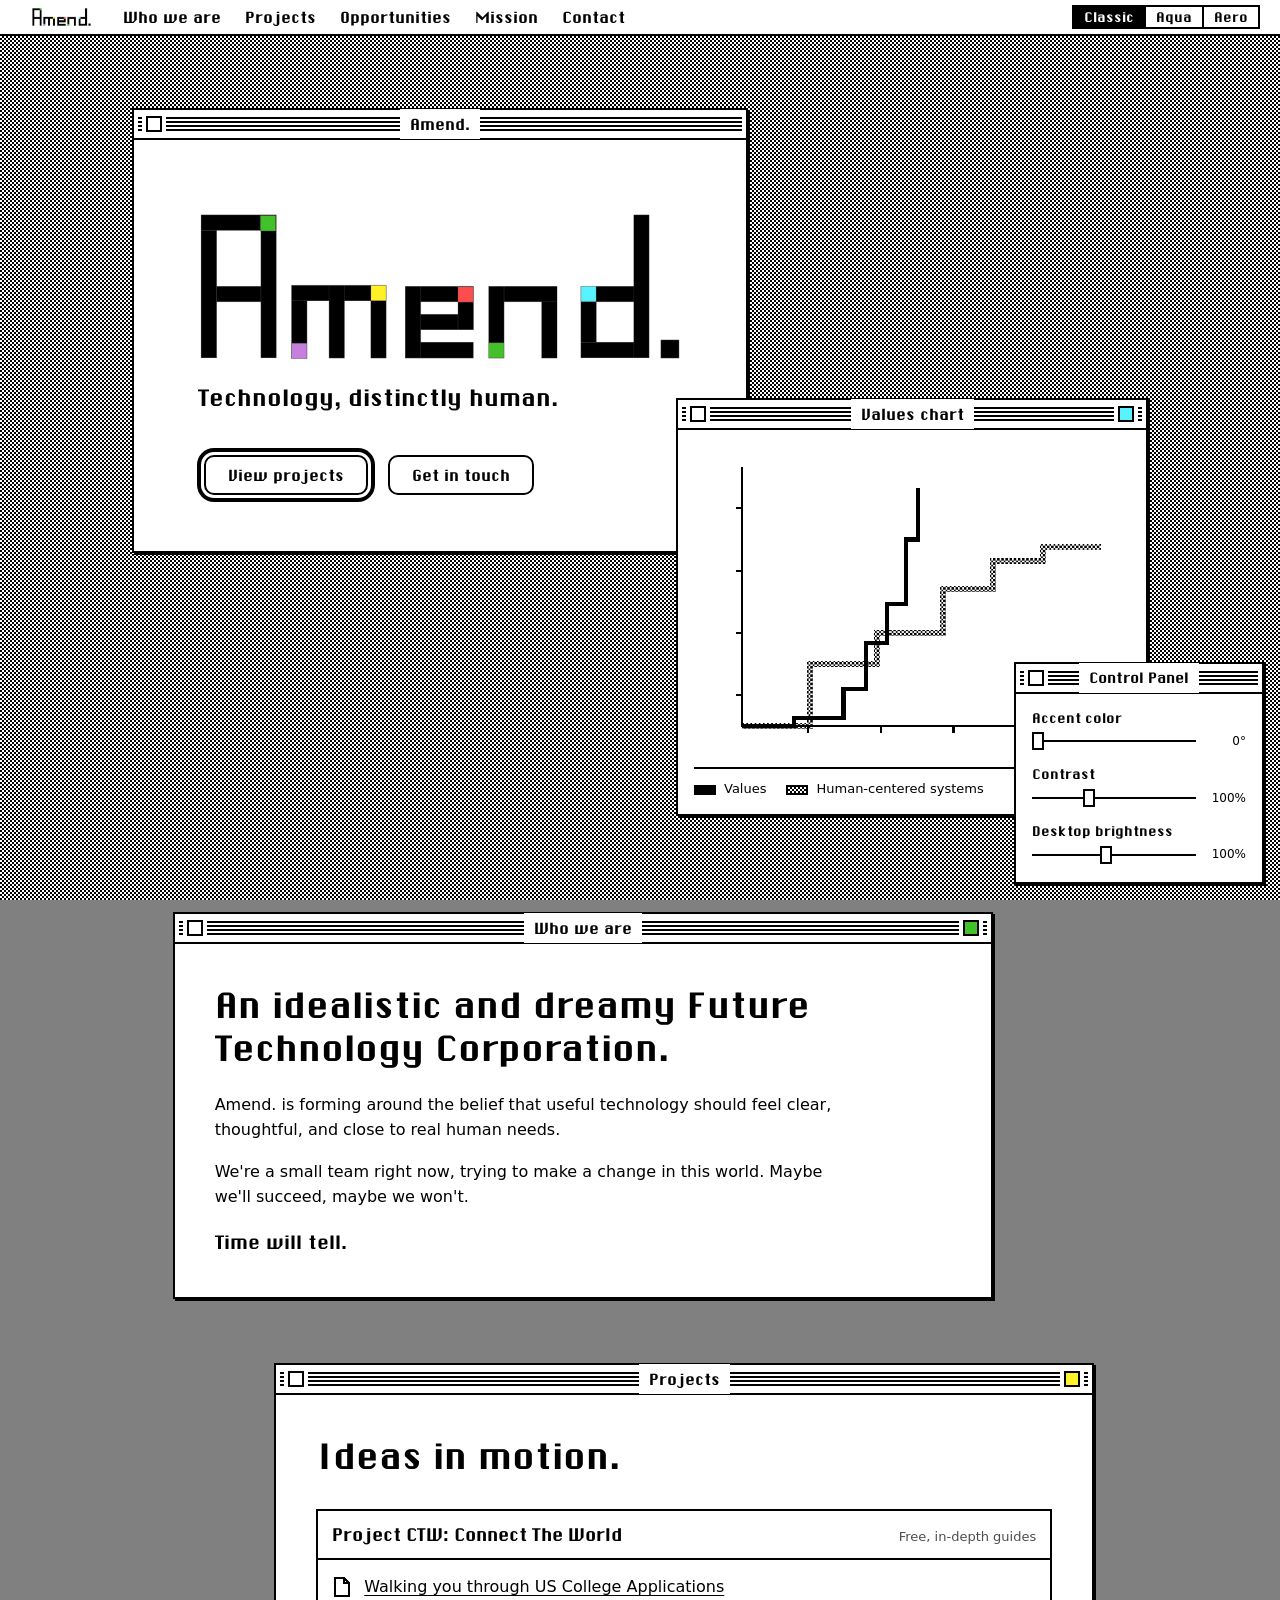
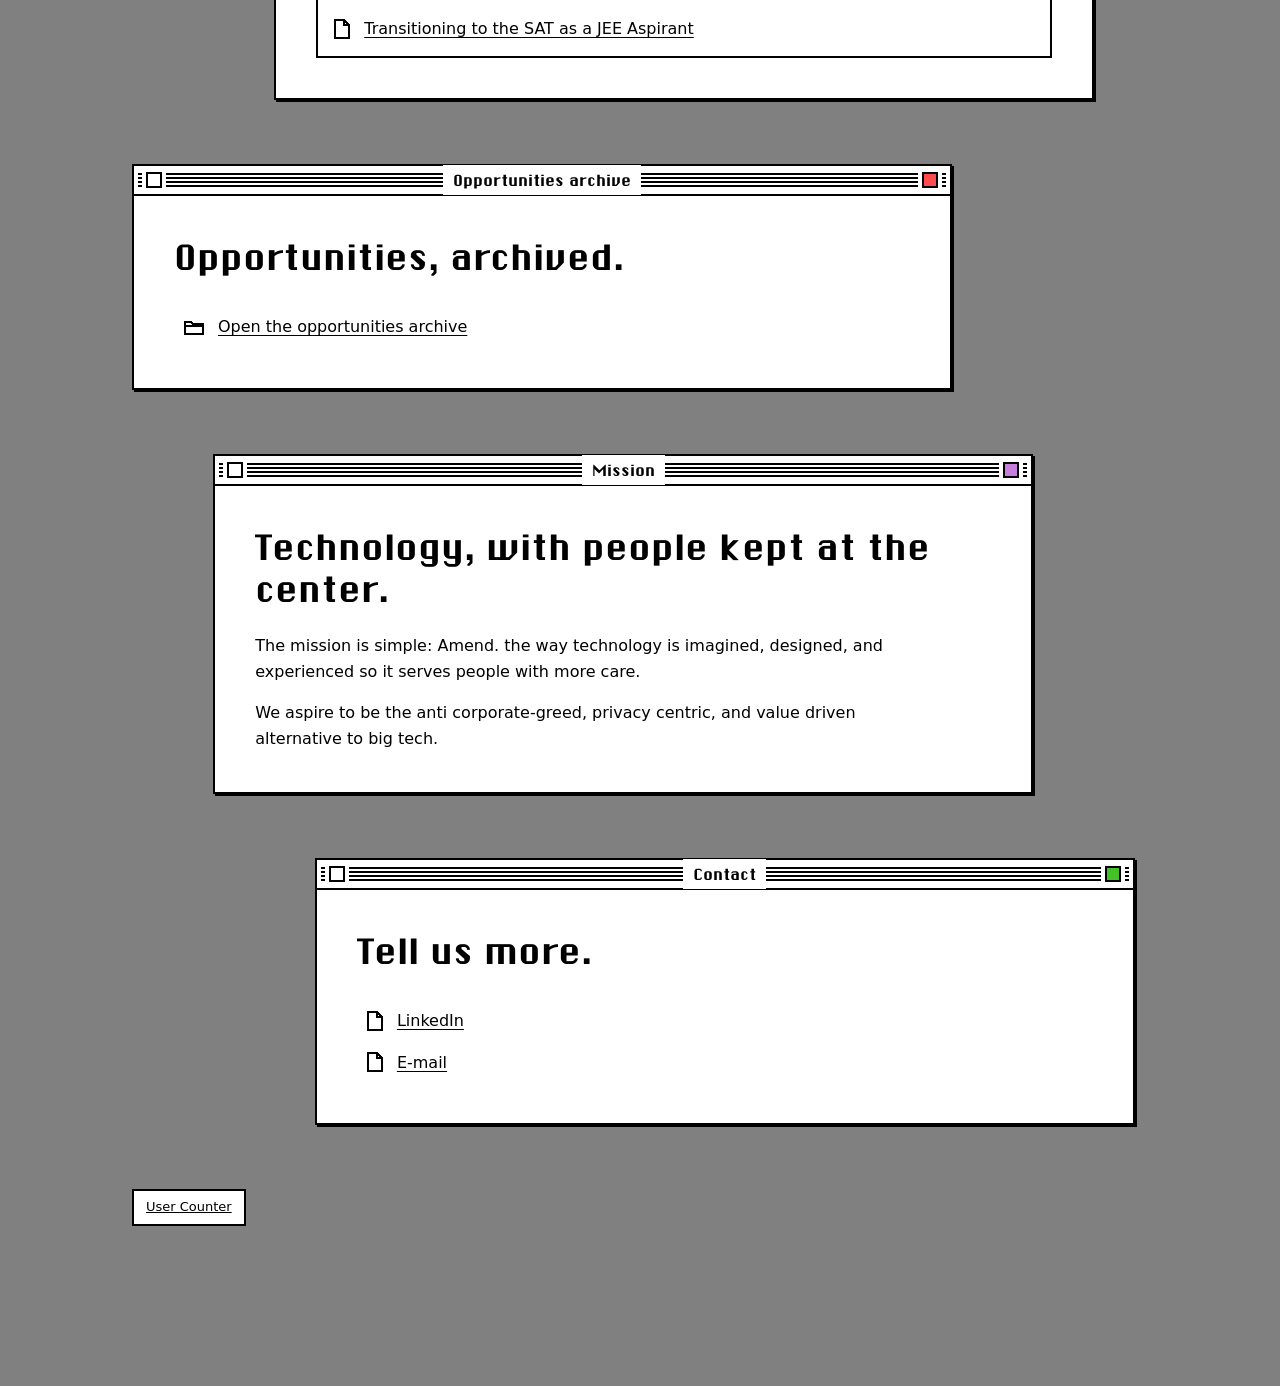
==== commit dc4fe80a: "Added Frutiger Aero + MacOS Aqua theme + Make Oppurtunities link clicabale" ====
--- a/index.html
+++ b/index.html
@@ -7,6 +7,13 @@
     <meta name="description" content="Amend. — Technology, distinctly human.">
     <link rel="preload" href="assets/fonts/ChicagoFLF.woff" as="font" type="font/woff" crossorigin>
     <link rel="stylesheet" href="styles.css">
+    <script>
+      // Apply the saved appearance before first paint.
+      try {
+        var t = localStorage.getItem('amend-theme');
+        if (t === 'aqua' || t === 'aero') document.documentElement.setAttribute('data-theme', t);
+      } catch (e) {}
+    </script>
     <script>
       // Hide the hero window until the opening "zoom" animation runs.
       if (!window.matchMedia('(prefers-reduced-motion: reduce)').matches) {
@@ -37,6 +44,11 @@
         <a href="#mission">Mission</a>
         <a href="#contact">Contact</a>
       </nav>
+      <div class="theme-switch" role="group" aria-label="Appearance">
+        <button type="button" data-theme-choice="classic" aria-pressed="true">Classic</button>
+        <button type="button" data-theme-choice="aqua" aria-pressed="false">Aqua</button>
+        <button type="button" data-theme-choice="aero" aria-pressed="false">Aero</button>
+      </div>
     </header>
 
     <main class="desktop" id="top">
--- a/styles.css
+++ b/styles.css
@@ -633,6 +633,24 @@
   overflow-wrap: anywhere;
 }
 
+.opp-link {
+  font-size: inherit;
+  font-weight: inherit;
+  color: inherit;
+  text-decoration: underline;
+  text-decoration-thickness: 1px;
+  text-underline-offset: 2px;
+  overflow-wrap: anywhere;
+}
+
+.opp-link:hover,
+.opp-link:focus-visible {
+  color: var(--white);
+  background: var(--black);
+  text-decoration: none;
+  outline: none;
+}
+
 .opp-card-meta {
   display: grid;
   grid-template-columns: auto 1fr;
@@ -1050,3 +1068,1095 @@
     scroll-behavior: auto;
   }
 }
+
+/* ============================  APPEARANCE SWITCH  ============================ */
+.theme-switch {
+  display: flex;
+  align-items: center;
+  flex: 0 0 auto;
+  margin-left: auto;
+  padding-left: 8px;
+}
+
+.theme-switch button {
+  height: 24px;
+  padding: 0 10px;
+  font-family: var(--font-system);
+  font-size: 13px;
+  color: var(--black);
+  background: var(--white);
+  border: var(--line);
+  border-radius: 0;
+  cursor: pointer;
+}
+
+.theme-switch button + button {
+  border-left: 0;
+}
+
+.theme-switch button[aria-pressed="true"] {
+  color: var(--white);
+  background: var(--black);
+}
+
+.theme-switch button:focus-visible {
+  outline-offset: 2px;
+}
+
+@media (max-width: 640px) {
+  .theme-switch {
+    padding-left: 4px;
+  }
+
+  .theme-switch button {
+    padding: 0 7px;
+    font-size: 12px;
+  }
+}
+
+/* ============================================================
+   AQUA — Mac OS X, around 10.1–10.3
+   Pinstriped windows with traffic-light buttons, glossy gel
+   controls, Lucida Grande, and a deep blue desktop.
+   ============================================================ */
+html[data-theme="aqua"] {
+  --line: 1px solid #9a9a9a;
+  --gray-text: #5c5c5c;
+  --font-system: "Lucida Grande", "Lucida Sans Unicode", "Lucida Sans", Geneva, Verdana, sans-serif;
+  --font-body: "Lucida Grande", "Lucida Sans Unicode", "Lucida Sans", Geneva, Verdana, sans-serif;
+  --aqua-blue: #3a83ea;
+  --aqua-select: linear-gradient(#6aa8f7, #2f6fe0);
+  --aqua-ring: 0 0 0 3px rgba(72, 145, 240, 0.65);
+  --pinstripe: repeating-linear-gradient(to bottom, #f6f6f6 0 2px, #ebebeb 2px 4px);
+}
+
+html[data-theme="aqua"] body {
+  color: #1d1d1d;
+  background: #1b4fae;
+  -webkit-font-smoothing: auto;
+}
+
+/* The desktop: deep blue with soft light sweeping through it */
+html[data-theme="aqua"] body::before {
+  background-color: #1d55b9;
+  background-image:
+    radial-gradient(ellipse 70% 45% at 75% 18%, rgba(160, 210, 255, 0.55), transparent 70%),
+    radial-gradient(ellipse 90% 30% at 30% 62%, rgba(120, 190, 255, 0.45), transparent 70%),
+    radial-gradient(ellipse 60% 40% at 10% 105%, rgba(90, 170, 250, 0.6), transparent 70%),
+    linear-gradient(165deg, #4a9af0 0%, #1f5cc4 45%, #0f347f 100%);
+  background-size: auto;
+}
+
+html[data-theme="aqua"] :focus-visible {
+  outline: 3px solid rgba(72, 145, 240, 0.75);
+  outline-offset: 1px;
+}
+
+/* ---- Menu bar ---- */
+html[data-theme="aqua"] .menubar {
+  height: 30px;
+  font-size: 14px;
+  background: linear-gradient(rgba(255, 255, 255, 0.97), rgba(236, 236, 236, 0.95));
+  border-bottom: 1px solid #8a8a8a;
+  box-shadow: 0 1px 6px rgba(0, 0, 0, 0.35);
+}
+
+html[data-theme="aqua"] .menu a:hover,
+html[data-theme="aqua"] .menu a:focus-visible,
+html[data-theme="aqua"] .brand:hover,
+html[data-theme="aqua"] .brand:focus-visible {
+  background: var(--aqua-select);
+}
+
+html[data-theme="aqua"] .menu a[aria-current="page"] {
+  text-decoration: none;
+  font-weight: 700;
+}
+
+html[data-theme="aqua"] .theme-switch {
+  gap: 0;
+}
+
+html[data-theme="aqua"] .theme-switch button {
+  height: 21px;
+  padding: 0 11px;
+  font-size: 12px;
+  border: 1px solid #8b8b8b;
+  background: linear-gradient(#ffffff 0%, #f1f1f1 44%, #e1e1e1 45%, #f3f3f3 100%);
+}
+
+html[data-theme="aqua"] .theme-switch button:first-child {
+  border-radius: 11px 0 0 11px;
+}
+
+html[data-theme="aqua"] .theme-switch button:last-child {
+  border-radius: 0 11px 11px 0;
+}
+
+html[data-theme="aqua"] .theme-switch button[aria-pressed="true"] {
+  color: #0b1c3d;
+  border-color: #2a5db3;
+  background: linear-gradient(#cde6ff 0%, #7fbaf7 43%, #3f8ef0 44%, #93cbff 100%);
+}
+
+/* ---- Windows ---- */
+html[data-theme="aqua"] .window {
+  background: var(--pinstripe);
+  border: 1px solid rgba(0, 0, 0, 0.45);
+  border-radius: 9px 9px 5px 5px;
+  box-shadow: 0 16px 40px rgba(0, 0, 0, 0.45), 0 2px 6px rgba(0, 0, 0, 0.3);
+}
+
+html[data-theme="aqua"] .titlebar {
+  height: 28px;
+  padding: 0 80px;
+  border-bottom: 1px solid #a3a3a3;
+  border-radius: 8px 8px 0 0;
+  background: linear-gradient(#fbfbfb 0%, #e9e9e9 50%, #d7d7d7 100%);
+}
+
+html[data-theme="aqua"] .titlebar::before {
+  display: none;
+}
+
+html[data-theme="aqua"] .window-title {
+  padding: 0;
+  font-size: 13px;
+  line-height: 28px;
+  color: #262626;
+  background: none;
+  text-shadow: 0 1px 0 rgba(255, 255, 255, 0.85);
+}
+
+/* Traffic lights: the close box becomes red, with yellow and green beside it */
+html[data-theme="aqua"] .closebox,
+html[data-theme="aqua"] .closebox::before,
+html[data-theme="aqua"] .closebox::after {
+  width: 14px;
+  height: 14px;
+  border: 1px solid rgba(0, 0, 0, 0.4);
+  border-radius: 50%;
+  box-shadow: inset 0 1px 2px rgba(0, 0, 0, 0.25);
+  --gel-light: #ffb0a3;
+  --gel-base: #ec4a36;
+  --gel-dark: #a61c0c;
+  background:
+    radial-gradient(ellipse 55% 35% at 50% 24%, rgba(255, 255, 255, 0.95), rgba(255, 255, 255, 0) 100%),
+    radial-gradient(circle at 50% 78%, var(--gel-light), var(--gel-base) 60%, var(--gel-dark) 100%);
+}
+
+html[data-theme="aqua"] .closebox {
+  left: 10px;
+  margin-top: -7px;
+}
+
+html[data-theme="aqua"] .closebox::before,
+html[data-theme="aqua"] .closebox::after {
+  content: "";
+  position: absolute;
+  top: -1px;
+}
+
+html[data-theme="aqua"] .closebox::before {
+  left: 20px;
+  --gel-light: #ffe9a0;
+  --gel-base: #f4b62a;
+  --gel-dark: #ad7400;
+}
+
+html[data-theme="aqua"] .closebox::after {
+  left: 41px;
+  --gel-light: #c5f5a8;
+  --gel-base: #4cbf3a;
+  --gel-dark: #1e7512;
+}
+
+html[data-theme="aqua"] button.closebox:hover,
+html[data-theme="aqua"] button.closebox:active {
+  filter: brightness(0.85);
+}
+
+html[data-theme="aqua"] .zoombox {
+  display: none;
+}
+
+/* ---- Type ---- */
+html[data-theme="aqua"] .lede {
+  font-weight: 700;
+  font-size: clamp(22px, 3vw, 30px);
+  letter-spacing: -0.01em;
+  color: #1a1a1a;
+}
+
+html[data-theme="aqua"] .hero-subtitle {
+  font-size: clamp(17px, 2vw, 20px);
+  color: #333;
+}
+
+html[data-theme="aqua"] .signoff {
+  font-weight: 700;
+  font-size: 16px;
+}
+
+html[data-theme="aqua"] .window-body p:not(.lede) {
+  font-size: 15px;
+  color: #2b2b2b;
+}
+
+html[data-theme="aqua"] .zoomrect {
+  border: 1px solid rgba(255, 255, 255, 0.85);
+  border-radius: 8px;
+  background: rgba(150, 200, 255, 0.12);
+}
+
+/* ---- Buttons: glossy gel pills; the default button gently pulses ---- */
+html[data-theme="aqua"] .button,
+html[data-theme="aqua"] .opp-delete,
+html[data-theme="aqua"] .back-link {
+  min-height: 0;
+  height: 32px;
+  padding: 0 24px;
+  font-size: 14px;
+  color: #111;
+  border: 1px solid #7d7d7d;
+  border-radius: 16px;
+  background: linear-gradient(#ffffff 0%, #f3f3f3 44%, #e3e3e3 45%, #f6f6f6 100%);
+  box-shadow: 0 1px 2px rgba(0, 0, 0, 0.3);
+}
+
+html[data-theme="aqua"] .back-link {
+  display: inline-flex;
+  align-items: center;
+}
+
+html[data-theme="aqua"] .button-primary {
+  border-color: #23549f;
+  background: linear-gradient(#d2e9ff 0%, #86c0fa 43%, #3f8cee 44%, #8fcaff 100%);
+  box-shadow: 0 1px 3px rgba(0, 30, 90, 0.4);
+  animation: aqua-pulse 1.8s ease-in-out infinite;
+}
+
+@keyframes aqua-pulse {
+  50% { filter: brightness(1.12) saturate(0.8); }
+}
+
+html[data-theme="aqua"] .button:hover,
+html[data-theme="aqua"] .opp-delete:hover:not(:disabled),
+html[data-theme="aqua"] .back-link:hover {
+  color: #111;
+  background: linear-gradient(#f2f2f2 0%, #e2e2e2 44%, #cfcfcf 45%, #e6e6e6 100%);
+}
+
+html[data-theme="aqua"] .button-primary:hover,
+html[data-theme="aqua"] .button-primary:active,
+html[data-theme="aqua"] .button:active {
+  background: linear-gradient(#a9d2fb 0%, #5da5f3 43%, #1f6fdc 44%, #6db5fb 100%);
+}
+
+html[data-theme="aqua"] .button:disabled {
+  color: #888;
+  border-style: solid;
+  animation: none;
+}
+
+html[data-theme="aqua"] .button:focus-visible,
+html[data-theme="aqua"] .button-primary:focus-visible {
+  outline: none;
+  box-shadow: var(--aqua-ring);
+}
+
+html[data-theme="aqua"] .opp-delete {
+  height: 24px;
+  padding: 0 14px;
+  font-size: 12px;
+}
+
+/* ---- Lists, panels and cards: white inset areas on the pinstripes ---- */
+html[data-theme="aqua"] .folder,
+html[data-theme="aqua"] .opp-card,
+html[data-theme="aqua"] .chart-body,
+html[data-theme="aqua"] .window-body > .file-list {
+  background: #fff;
+  border: 1px solid #a9a9a9;
+  border-radius: 4px;
+  box-shadow: inset 0 1px 2px rgba(0, 0, 0, 0.08);
+  overflow: hidden;
+}
+
+html[data-theme="aqua"] .chart-body {
+  margin: 12px;
+}
+
+html[data-theme="aqua"] .window-body > .file-list {
+  padding: 4px;
+}
+
+html[data-theme="aqua"] .folder-head {
+  border-bottom: 1px solid #c3c3c3;
+  background: linear-gradient(#fdfdfd, #e7e7e7);
+}
+
+html[data-theme="aqua"] .folder-head h3 {
+  font-weight: 700;
+  font-size: 14px;
+}
+
+html[data-theme="aqua"] .file-list a {
+  border-radius: 3px;
+  font-size: 15px;
+}
+
+html[data-theme="aqua"] .file-list a:hover,
+html[data-theme="aqua"] .file-list a:focus-visible {
+  background: var(--aqua-select);
+}
+
+html[data-theme="aqua"] .opp-card-img {
+  border-bottom: 1px solid #c3c3c3;
+}
+
+html[data-theme="aqua"] .opp-card-noimg {
+  background: linear-gradient(160deg, #cfe5ff, #8fbff5);
+}
+
+html[data-theme="aqua"] .opp-card-noimg span {
+  padding: 3px 12px;
+  font-size: 12px;
+  color: #234;
+  border: 1px solid rgba(0, 0, 0, 0.25);
+  border-radius: 10px;
+  background: rgba(255, 255, 255, 0.85);
+}
+
+html[data-theme="aqua"] .opp-card-name {
+  font-weight: 700;
+  font-size: 15px;
+}
+
+html[data-theme="aqua"] .opp-card-details {
+  font-size: 13px;
+  color: #333;
+}
+
+html[data-theme="aqua"] .opp-card-meta {
+  border-top: 1px solid #dcdcdc;
+  font-size: 13px;
+}
+
+html[data-theme="aqua"] .opp-card-meta dt {
+  font-weight: 700;
+  font-size: 12px;
+  color: #555;
+}
+
+html[data-theme="aqua"] .window-body .opp-status,
+html[data-theme="aqua"] .opp-form-error {
+  background: #fff;
+  border: 1px solid #8fb2e3;
+  border-radius: 6px;
+  box-shadow: 0 1px 3px rgba(0, 0, 0, 0.2);
+}
+
+html[data-theme="aqua"] .opp-adminbar-label {
+  font-weight: 700;
+  font-size: 13px;
+}
+
+html[data-theme="aqua"] .site-footer {
+  border: 1px solid rgba(0, 0, 0, 0.4);
+  border-radius: 12px;
+  background: linear-gradient(#fff, #e9e9e9);
+}
+
+/* ---- Chart in Aqua blues ---- */
+html[data-theme="aqua"] .chart-axis,
+html[data-theme="aqua"] .chart-ticks line {
+  stroke: #6b6b6b;
+}
+
+html[data-theme="aqua"] .chart-line-values {
+  stroke: #1d5fd0;
+}
+
+html[data-theme="aqua"] .chart-line-human {
+  stroke: #8cc0f5;
+  stroke-width: 4;
+}
+
+html[data-theme="aqua"] .chart-legend {
+  border-top: 1px solid #dcdcdc;
+  font-size: 12px;
+}
+
+html[data-theme="aqua"] .swatch {
+  border: 1px solid rgba(0, 0, 0, 0.3);
+  border-radius: 2px;
+}
+
+html[data-theme="aqua"] .swatch-values {
+  background: #1d5fd0;
+}
+
+html[data-theme="aqua"] .swatch-human {
+  background: #8cc0f5;
+}
+
+/* ---- Admin dialog as an Aqua window ---- */
+html[data-theme="aqua"] .opp-dialog {
+  padding: 0;
+  background: var(--pinstripe);
+  border: 1px solid rgba(0, 0, 0, 0.45);
+  border-radius: 9px 9px 5px 5px;
+  box-shadow: 0 20px 60px rgba(0, 0, 0, 0.55);
+}
+
+html[data-theme="aqua"] .opp-dialog::backdrop {
+  background: rgba(10, 30, 70, 0.35);
+}
+
+html[data-theme="aqua"] .dialog-frame {
+  border: 0;
+}
+
+html[data-theme="aqua"] .opp-form label {
+  font-weight: 700;
+  font-size: 13px;
+}
+
+html[data-theme="aqua"] .opp-form input,
+html[data-theme="aqua"] .opp-form textarea {
+  font-size: 14px;
+  border: 1px solid #8e8e8e;
+  box-shadow: inset 0 1px 2px rgba(0, 0, 0, 0.25);
+}
+
+html[data-theme="aqua"] .opp-form input:focus,
+html[data-theme="aqua"] .opp-form textarea:focus {
+  outline: none;
+  box-shadow: var(--aqua-ring);
+}
+
+html[data-theme="aqua"] .opp-preview {
+  border: 1px solid #a9a9a9;
+}
+
+/* ---- Control Panel as a System Preferences-style window ---- */
+html[data-theme="aqua"] .controls label {
+  font-weight: 700;
+  font-size: 12px;
+}
+
+html[data-theme="aqua"] .controls input[type="range"]::-webkit-slider-runnable-track {
+  height: 5px;
+  border-radius: 3px;
+  background: linear-gradient(#9c9c9c, #d6d6d6);
+  box-shadow: inset 0 1px 1px rgba(0, 0, 0, 0.3);
+}
+
+html[data-theme="aqua"] .controls input[type="range"]::-webkit-slider-thumb {
+  width: 16px;
+  height: 16px;
+  margin-top: -6px;
+  border: 1px solid #2a5db3;
+  border-radius: 50%;
+  background:
+    radial-gradient(ellipse 55% 35% at 50% 25%, rgba(255, 255, 255, 0.95), rgba(255, 255, 255, 0) 100%),
+    radial-gradient(circle at 50% 80%, #a9d6ff, #3f8cee 60%, #1d55b0 100%);
+}
+
+html[data-theme="aqua"] .controls input[type="range"]::-moz-range-track {
+  height: 5px;
+  border-radius: 3px;
+  background: linear-gradient(#9c9c9c, #d6d6d6);
+}
+
+html[data-theme="aqua"] .controls input[type="range"]::-moz-range-thumb {
+  width: 14px;
+  height: 14px;
+  border: 1px solid #2a5db3;
+  border-radius: 50%;
+  background: radial-gradient(circle at 50% 80%, #a9d6ff, #3f8cee 60%, #1d55b0 100%);
+}
+
+@media (max-width: 640px) {
+  html[data-theme="aqua"] .titlebar {
+    padding: 0 70px;
+  }
+
+  html[data-theme="aqua"] .theme-switch button {
+    padding: 0 7px;
+    font-size: 11px;
+  }
+}
+
+@media (prefers-reduced-motion: reduce) {
+  html[data-theme="aqua"] .button-primary {
+    animation: none;
+  }
+}
+
+html[data-theme="aqua"] .controls .titlebar,
+html[data-theme="aqua"] .dialog-frame .titlebar {
+  padding: 0 14px 0 72px;
+}
+
+html[data-theme="aqua"] .opp-link {
+  color: #1550c4;
+}
+
+html[data-theme="aqua"] .opp-link:hover,
+html[data-theme="aqua"] .opp-link:focus-visible {
+  color: #fff;
+  background: #2f6fe0;
+  border-radius: 2px;
+}
+
+/* ============================================================
+   AERO — Frutiger Aero, around 2006–2012
+   Frosted glass windows floating over a bright sky with grass,
+   bubbles and soft light; glossy green and sky-blue controls.
+   ============================================================ */
+html[data-theme="aero"] {
+  --line: 1px solid rgba(70, 140, 200, 0.55);
+  --gray-text: #3d5f78;
+  --font-system: "Segoe UI", "Frutiger", "Frutiger Linotype", "Myriad Pro", "Helvetica Neue", Tahoma, sans-serif;
+  --font-body: "Segoe UI", "Frutiger", "Frutiger Linotype", "Myriad Pro", "Helvetica Neue", Tahoma, sans-serif;
+  --aero-ink: #0c3554;
+  --aero-glass: rgba(255, 255, 255, 0.5);
+  --aero-panel: rgba(255, 255, 255, 0.82);
+  --aero-ring: 0 0 0 3px rgba(80, 190, 255, 0.55);
+  --aero-hover: linear-gradient(rgba(255, 255, 255, 0.95), rgba(196, 232, 255, 0.9));
+}
+
+html[data-theme="aero"] body {
+  color: var(--aero-ink);
+  background: #5ab4ef;
+  -webkit-font-smoothing: antialiased;
+}
+
+/* Sky, sun, light rays, bubbles and a green hill */
+html[data-theme="aero"] body::before {
+  background-color: #6cc1f2;
+  background-image:
+    /* bubbles: a faint rim with a bright glint */
+    radial-gradient(circle at 14% 30%, rgba(255,255,255,0.9) 0 4px, transparent 5px),
+    radial-gradient(circle at 15.5% 33%, transparent 0 34px, rgba(255,255,255,0.55) 36px, transparent 40px),
+    radial-gradient(circle at 81% 58%, rgba(255,255,255,0.9) 0 3px, transparent 4px),
+    radial-gradient(circle at 82% 60%, transparent 0 22px, rgba(255,255,255,0.5) 24px, transparent 27px),
+    radial-gradient(circle at 63% 22%, rgba(255,255,255,0.85) 0 2px, transparent 3px),
+    radial-gradient(circle at 63.6% 23.4%, transparent 0 13px, rgba(255,255,255,0.5) 14px, transparent 17px),
+    radial-gradient(circle at 34% 74%, transparent 0 18px, rgba(255,255,255,0.45) 20px, transparent 23px),
+    radial-gradient(circle at 92% 84%, transparent 0 46px, rgba(255,255,255,0.35) 48px, transparent 53px),
+    /* rolling green hill */
+    radial-gradient(ellipse 85% 34% at 30% 104%, #d6f78a 0%, #84d24a 38%, #3f9f2c 66%, transparent 67%),
+    radial-gradient(ellipse 70% 26% at 92% 104%, #b9ee74 0%, #64bd3a 45%, #2f8a26 70%, transparent 71%),
+    /* soft light rays */
+    linear-gradient(118deg, transparent 38%, rgba(255,255,255,0.32) 46%, transparent 54%),
+    linear-gradient(104deg, transparent 52%, rgba(255,255,255,0.22) 58%, transparent 64%),
+    /* sun */
+    radial-gradient(circle at 88% 6%, rgba(255,255,255,0.95) 0%, rgba(255,250,215,0.6) 9%, transparent 32%),
+    /* sky */
+    linear-gradient(180deg, #1f8ee3 0%, #5ab9f2 40%, #b8e6ff 72%, #e8f8ff 100%);
+  background-size: auto;
+}
+
+html[data-theme="aero"] :focus-visible {
+  outline: 2px solid rgba(30, 150, 240, 0.85);
+  outline-offset: 2px;
+}
+
+/* ---- Menu bar: a strip of glass ---- */
+html[data-theme="aero"] .menubar {
+  height: 34px;
+  padding-top: 3px;
+  padding-bottom: 3px;
+  font-size: 14px;
+  color: var(--aero-ink);
+  background: linear-gradient(rgba(255, 255, 255, 0.78), rgba(200, 235, 255, 0.55));
+  border-bottom: 1px solid rgba(255, 255, 255, 0.9);
+  box-shadow: 0 2px 12px rgba(0, 60, 120, 0.25);
+  -webkit-backdrop-filter: blur(12px) saturate(1.4);
+  backdrop-filter: blur(12px) saturate(1.4);
+}
+
+html[data-theme="aero"] .menu a,
+html[data-theme="aero"] .brand {
+  border: 1px solid transparent;
+  border-radius: 4px;
+}
+
+html[data-theme="aero"] .menu a:hover,
+html[data-theme="aero"] .menu a:focus-visible,
+html[data-theme="aero"] .brand:hover,
+html[data-theme="aero"] .brand:focus-visible {
+  color: var(--aero-ink);
+  background: var(--aero-hover);
+  border-color: rgba(100, 180, 235, 0.9);
+  box-shadow: inset 0 0 0 1px rgba(255, 255, 255, 0.8);
+}
+
+html[data-theme="aero"] .brand:hover img,
+html[data-theme="aero"] .brand:focus-visible img {
+  filter: var(--accent-filter);
+}
+
+html[data-theme="aero"] .menu a[aria-current="page"] {
+  text-decoration: none;
+  font-weight: 700;
+}
+
+html[data-theme="aero"] .theme-switch button {
+  height: 24px;
+  padding: 0 11px;
+  font-size: 12px;
+  color: var(--aero-ink);
+  border: 1px solid rgba(60, 130, 190, 0.7);
+  background: linear-gradient(rgba(255,255,255,0.98) 0%, rgba(232,246,255,0.92) 48%, rgba(200,230,250,0.92) 50%, rgba(236,248,255,0.95) 100%);
+}
+
+html[data-theme="aero"] .theme-switch button:first-child {
+  border-radius: 12px 0 0 12px;
+}
+
+html[data-theme="aero"] .theme-switch button:last-child {
+  border-radius: 0 12px 12px 0;
+}
+
+html[data-theme="aero"] .theme-switch button[aria-pressed="true"] {
+  color: #fff;
+  text-shadow: 0 1px 1px rgba(0, 70, 0, 0.5);
+  border-color: #3b8f1d;
+  background: linear-gradient(#cdf59a 0%, #82d243 46%, #4fb21f 50%, #94e25a 100%);
+}
+
+/* ---- Windows: frosted glass ---- */
+html[data-theme="aero"] .window {
+  background: var(--aero-glass);
+  border: 1px solid rgba(255, 255, 255, 0.85);
+  border-radius: 10px;
+  box-shadow:
+    0 14px 38px rgba(0, 50, 100, 0.35),
+    0 0 0 1px rgba(40, 110, 170, 0.35),
+    inset 0 1px 0 rgba(255, 255, 255, 0.9);
+  -webkit-backdrop-filter: blur(16px) saturate(1.5);
+  backdrop-filter: blur(16px) saturate(1.5);
+}
+
+html[data-theme="aero"] .titlebar {
+  justify-content: flex-start;
+  height: 32px;
+  padding: 0 64px 0 16px;
+  border-bottom: 1px solid rgba(255, 255, 255, 0.7);
+  border-radius: 9px 9px 0 0;
+  background:
+    linear-gradient(rgba(255, 255, 255, 0.7) 0%, rgba(255, 255, 255, 0.25) 50%, rgba(255, 255, 255, 0) 51%, rgba(255, 255, 255, 0.18) 100%),
+    linear-gradient(90deg, rgba(120, 200, 255, 0.35), rgba(160, 230, 200, 0.25));
+}
+
+html[data-theme="aero"] .titlebar::before {
+  display: none;
+}
+
+html[data-theme="aero"] .window-title {
+  padding: 0;
+  font-size: 14px;
+  line-height: 32px;
+  color: #062a45;
+  background: none;
+  text-shadow: 0 0 8px #fff, 0 0 2px #fff;
+}
+
+/* The close box becomes a glossy red close button on the right */
+html[data-theme="aero"] .closebox {
+  left: auto;
+  right: 8px;
+  top: 0;
+  width: 44px;
+  height: 20px;
+  margin-top: 0;
+  border: 1px solid #7a2412;
+  border-top: 0;
+  border-radius: 0 0 5px 5px;
+  box-shadow: inset 0 1px 0 rgba(255, 255, 255, 0.5), 0 1px 3px rgba(0, 0, 0, 0.25);
+  background: linear-gradient(#f0b3a2 0%, #dc6a4f 45%, #c8401f 50%, #e5845c 100%);
+}
+
+html[data-theme="aero"] .closebox::before {
+  content: "\2715";
+  position: absolute;
+  inset: 0;
+  display: grid;
+  place-items: center;
+  font: 700 12px/1 var(--font-body);
+  color: #fff;
+  text-shadow: 0 1px 1px rgba(80, 0, 0, 0.6);
+}
+
+html[data-theme="aero"] button.closebox:hover {
+  background: linear-gradient(#f7c7b8 0%, #ec7b5c 45%, #da4a22 50%, #f2986a 100%);
+}
+
+html[data-theme="aero"] button.closebox:active {
+  background: linear-gradient(#d98d78 0%, #c04e33 45%, #a63212 50%, #c9653f 100%);
+  box-shadow: inset 0 1px 3px rgba(0, 0, 0, 0.35);
+}
+
+html[data-theme="aero"] .zoombox {
+  display: none;
+}
+
+/* ---- Type ---- */
+html[data-theme="aero"] .lede {
+  font-weight: 300;
+  font-size: clamp(26px, 3.6vw, 38px);
+  line-height: 1.2;
+  letter-spacing: -0.01em;
+  color: #083a5e;
+}
+
+html[data-theme="aero"] .hero-subtitle {
+  font-weight: 300;
+  font-size: clamp(19px, 2.3vw, 24px);
+  color: #0f4a73;
+}
+
+html[data-theme="aero"] .signoff {
+  font-weight: 600;
+  font-size: 17px;
+  color: #2a7f17;
+}
+
+html[data-theme="aero"] .window-body p:not(.lede) {
+  font-size: 16px;
+  color: #123e5e;
+}
+
+html[data-theme="aero"] .zoomrect {
+  border: 1px solid rgba(255, 255, 255, 0.9);
+  border-radius: 10px;
+  background: rgba(255, 255, 255, 0.15);
+}
+
+/* ---- Buttons: glossy gels, green for the main action ---- */
+html[data-theme="aero"] .button,
+html[data-theme="aero"] .opp-delete,
+html[data-theme="aero"] .back-link {
+  min-height: 0;
+  height: 34px;
+  padding: 0 24px;
+  font-size: 15px;
+  color: var(--aero-ink);
+  border: 1px solid rgba(50, 120, 180, 0.75);
+  border-radius: 17px;
+  background: linear-gradient(rgba(255,255,255,1) 0%, rgba(236,248,255,0.95) 46%, rgba(196,230,252,0.95) 50%, rgba(230,246,255,0.98) 100%);
+  box-shadow: 0 2px 6px rgba(0, 60, 120, 0.25), inset 0 1px 0 #fff;
+}
+
+html[data-theme="aero"] .back-link {
+  display: inline-flex;
+  align-items: center;
+}
+
+html[data-theme="aero"] .button-primary {
+  color: #fff;
+  font-weight: 600;
+  text-shadow: 0 1px 1px rgba(0, 70, 0, 0.55);
+  border-color: #348a17;
+  background: linear-gradient(#d4f8a4 0%, #86d646 46%, #4cae1c 50%, #8fde52 100%);
+  box-shadow: 0 2px 8px rgba(40, 120, 20, 0.4), inset 0 1px 0 rgba(255, 255, 255, 0.7);
+}
+
+html[data-theme="aero"] .button:hover,
+html[data-theme="aero"] .opp-delete:hover:not(:disabled),
+html[data-theme="aero"] .back-link:hover {
+  color: var(--aero-ink);
+  background: linear-gradient(#ffffff 0%, #e2f4ff 46%, #a9daf8 50%, #d8f0ff 100%);
+  box-shadow: 0 0 10px rgba(90, 190, 255, 0.7), inset 0 1px 0 #fff;
+}
+
+html[data-theme="aero"] .button-primary:hover {
+  color: #fff;
+  background: linear-gradient(#e0fcb8 0%, #95e057 46%, #58bd26 50%, #a2e866 100%);
+  box-shadow: 0 0 12px rgba(120, 220, 60, 0.75), inset 0 1px 0 rgba(255, 255, 255, 0.7);
+}
+
+html[data-theme="aero"] .button:active,
+html[data-theme="aero"] .button-primary:active {
+  filter: brightness(0.92);
+}
+
+html[data-theme="aero"] .button:disabled {
+  opacity: 0.6;
+  border-style: solid;
+}
+
+html[data-theme="aero"] .button:focus-visible {
+  outline: none;
+  box-shadow: var(--aero-ring);
+}
+
+html[data-theme="aero"] .opp-delete {
+  height: 26px;
+  padding: 0 14px;
+  font-size: 13px;
+}
+
+/* ---- Panels and cards: brighter glass inside the windows ---- */
+html[data-theme="aero"] .folder,
+html[data-theme="aero"] .opp-card,
+html[data-theme="aero"] .chart-body,
+html[data-theme="aero"] .window-body > .file-list {
+  background: var(--aero-panel);
+  border: 1px solid rgba(255, 255, 255, 0.95);
+  border-radius: 8px;
+  box-shadow: 0 3px 12px rgba(0, 60, 120, 0.16), 0 0 0 1px rgba(80, 150, 210, 0.25);
+  overflow: hidden;
+}
+
+html[data-theme="aero"] .chart-body {
+  margin: 12px;
+}
+
+html[data-theme="aero"] .window-body > .file-list {
+  padding: 4px;
+}
+
+html[data-theme="aero"] .folder-head {
+  border-bottom: 1px solid rgba(120, 180, 225, 0.5);
+  background: linear-gradient(rgba(255, 255, 255, 0.9), rgba(215, 240, 255, 0.8));
+}
+
+html[data-theme="aero"] .folder-head h3 {
+  font-weight: 600;
+  font-size: 16px;
+}
+
+/* Windows 7 style selection: pale blue glass with a border */
+html[data-theme="aero"] .file-list a {
+  border: 1px solid transparent;
+  border-radius: 4px;
+}
+
+html[data-theme="aero"] .file-list a:hover,
+html[data-theme="aero"] .file-list a:focus-visible {
+  color: var(--aero-ink);
+  background: var(--aero-hover);
+  border-color: rgba(100, 180, 235, 0.9);
+}
+
+html[data-theme="aero"] .file-list a:hover .doc-icon,
+html[data-theme="aero"] .file-list a:focus-visible .doc-icon {
+  filter: none;
+}
+
+html[data-theme="aero"] .opp-card-img {
+  border-bottom: 1px solid rgba(120, 180, 225, 0.5);
+}
+
+html[data-theme="aero"] .opp-card-noimg {
+  background: linear-gradient(170deg, #9fdcff, #e3f6ff 60%, #a9e27a);
+}
+
+html[data-theme="aero"] .opp-card-noimg span {
+  padding: 3px 12px;
+  font-size: 12px;
+  border: 1px solid rgba(255, 255, 255, 0.95);
+  border-radius: 10px;
+  background: rgba(255, 255, 255, 0.7);
+}
+
+html[data-theme="aero"] .opp-card-name {
+  font-weight: 600;
+  font-size: 17px;
+  color: #083a5e;
+}
+
+html[data-theme="aero"] .opp-card-details {
+  font-size: 14px;
+  color: #1b4566;
+}
+
+html[data-theme="aero"] .opp-card-meta {
+  border-top: 1px solid rgba(120, 180, 225, 0.45);
+  font-size: 14px;
+}
+
+html[data-theme="aero"] .opp-card-meta dt {
+  font-weight: 600;
+  font-size: 13px;
+  color: #2a7f17;
+}
+
+html[data-theme="aero"] .opp-link {
+  color: #0a62b8;
+}
+
+html[data-theme="aero"] .opp-link:hover,
+html[data-theme="aero"] .opp-link:focus-visible {
+  color: #fff;
+  background: #1e8ae0;
+  border-radius: 3px;
+}
+
+html[data-theme="aero"] .window-body .opp-status,
+html[data-theme="aero"] .opp-form-error {
+  color: var(--aero-ink);
+  background: var(--aero-panel);
+  border: 1px solid rgba(255, 255, 255, 0.95);
+  border-radius: 8px;
+  box-shadow: 0 2px 10px rgba(0, 60, 120, 0.2), 0 0 0 1px rgba(80, 150, 210, 0.3);
+}
+
+html[data-theme="aero"] .opp-adminbar-label {
+  font-weight: 600;
+  color: #2a7f17;
+}
+
+html[data-theme="aero"] .opp-admin-link,
+html[data-theme="aero"] .opp-text-btn,
+html[data-theme="aero"] .window-body .opp-empty {
+  color: #3d5f78;
+}
+
+html[data-theme="aero"] .site-footer {
+  border: 1px solid rgba(255, 255, 255, 0.9);
+  border-radius: 14px;
+  background: rgba(255, 255, 255, 0.6);
+  -webkit-backdrop-filter: blur(8px);
+  backdrop-filter: blur(8px);
+}
+
+/* ---- Chart in sky and grass ---- */
+html[data-theme="aero"] .chart-axis,
+html[data-theme="aero"] .chart-ticks line {
+  stroke: #4f7c9c;
+}
+
+html[data-theme="aero"] .chart-line-values {
+  stroke: #3aa61f;
+}
+
+html[data-theme="aero"] .chart-line-human {
+  stroke: #2a9be8;
+  stroke-width: 4;
+}
+
+html[data-theme="aero"] .chart-legend {
+  border-top: 1px solid rgba(120, 180, 225, 0.45);
+  font-size: 13px;
+}
+
+html[data-theme="aero"] .swatch {
+  border: 1px solid rgba(255, 255, 255, 0.9);
+  border-radius: 3px;
+  box-shadow: 0 0 0 1px rgba(0, 60, 120, 0.25);
+}
+
+html[data-theme="aero"] .swatch-values {
+  background: linear-gradient(#a6ea70, #3aa61f);
+}
+
+html[data-theme="aero"] .swatch-human {
+  background: linear-gradient(#9fd8ff, #2a9be8);
+}
+
+/* ---- Admin dialog as a glass window ---- */
+html[data-theme="aero"] .opp-dialog {
+  padding: 0;
+  color: var(--aero-ink);
+  background: rgba(235, 247, 255, 0.82);
+  border: 1px solid rgba(255, 255, 255, 0.9);
+  border-radius: 10px;
+  box-shadow: 0 20px 60px rgba(0, 40, 90, 0.5), 0 0 0 1px rgba(40, 110, 170, 0.4);
+  -webkit-backdrop-filter: blur(18px) saturate(1.5);
+  backdrop-filter: blur(18px) saturate(1.5);
+}
+
+html[data-theme="aero"] .opp-dialog::backdrop {
+  background: rgba(0, 40, 80, 0.25);
+  -webkit-backdrop-filter: blur(2px);
+  backdrop-filter: blur(2px);
+}
+
+html[data-theme="aero"] .dialog-frame {
+  border: 0;
+}
+
+html[data-theme="aero"] .controls .titlebar,
+html[data-theme="aero"] .dialog-frame .titlebar {
+  padding: 0 64px 0 16px;
+}
+
+html[data-theme="aero"] .opp-form label {
+  font-weight: 600;
+  font-size: 14px;
+}
+
+html[data-theme="aero"] .opp-form input,
+html[data-theme="aero"] .opp-form textarea {
+  color: var(--aero-ink);
+  font-size: 15px;
+  background: #fff;
+  border: 1px solid #8fb9d9;
+  border-radius: 3px;
+  box-shadow: inset 0 1px 2px rgba(0, 50, 100, 0.15);
+}
+
+html[data-theme="aero"] .opp-form input:focus,
+html[data-theme="aero"] .opp-form textarea:focus {
+  outline: none;
+  border-color: #3d9be0;
+  box-shadow: var(--aero-ring);
+}
+
+/* ---- Control Panel sliders ---- */
+html[data-theme="aero"] .controls label {
+  font-weight: 600;
+  font-size: 13px;
+}
+
+html[data-theme="aero"] .control-value {
+  color: var(--aero-ink);
+}
+
+html[data-theme="aero"] .controls input[type="range"]::-webkit-slider-runnable-track {
+  height: 4px;
+  border-radius: 2px;
+  background: linear-gradient(#7fb4da, #d9efff);
+  box-shadow: inset 0 1px 1px rgba(0, 40, 80, 0.3);
+}
+
+html[data-theme="aero"] .controls input[type="range"]::-webkit-slider-thumb {
+  width: 12px;
+  height: 20px;
+  margin-top: -8px;
+  border: 1px solid #3c7fb5;
+  border-radius: 3px;
+  background: linear-gradient(90deg, #ffffff 0%, #e2f3ff 45%, #a8d6f6 55%, #e6f6ff 100%);
+  box-shadow: 0 1px 3px rgba(0, 50, 100, 0.35);
+}
+
+html[data-theme="aero"] .controls input[type="range"]::-moz-range-track {
+  height: 4px;
+  border-radius: 2px;
+  background: linear-gradient(#7fb4da, #d9efff);
+}
+
+html[data-theme="aero"] .controls input[type="range"]::-moz-range-thumb {
+  width: 10px;
+  height: 18px;
+  border: 1px solid #3c7fb5;
+  border-radius: 3px;
+  background: linear-gradient(90deg, #ffffff, #a8d6f6);
+}
+
+@media (max-width: 640px) {
+  html[data-theme="aero"] .titlebar {
+    padding: 0 60px 0 12px;
+  }
+
+  html[data-theme="aero"] .theme-switch button {
+    padding: 0 7px;
+    font-size: 11px;
+  }
+}
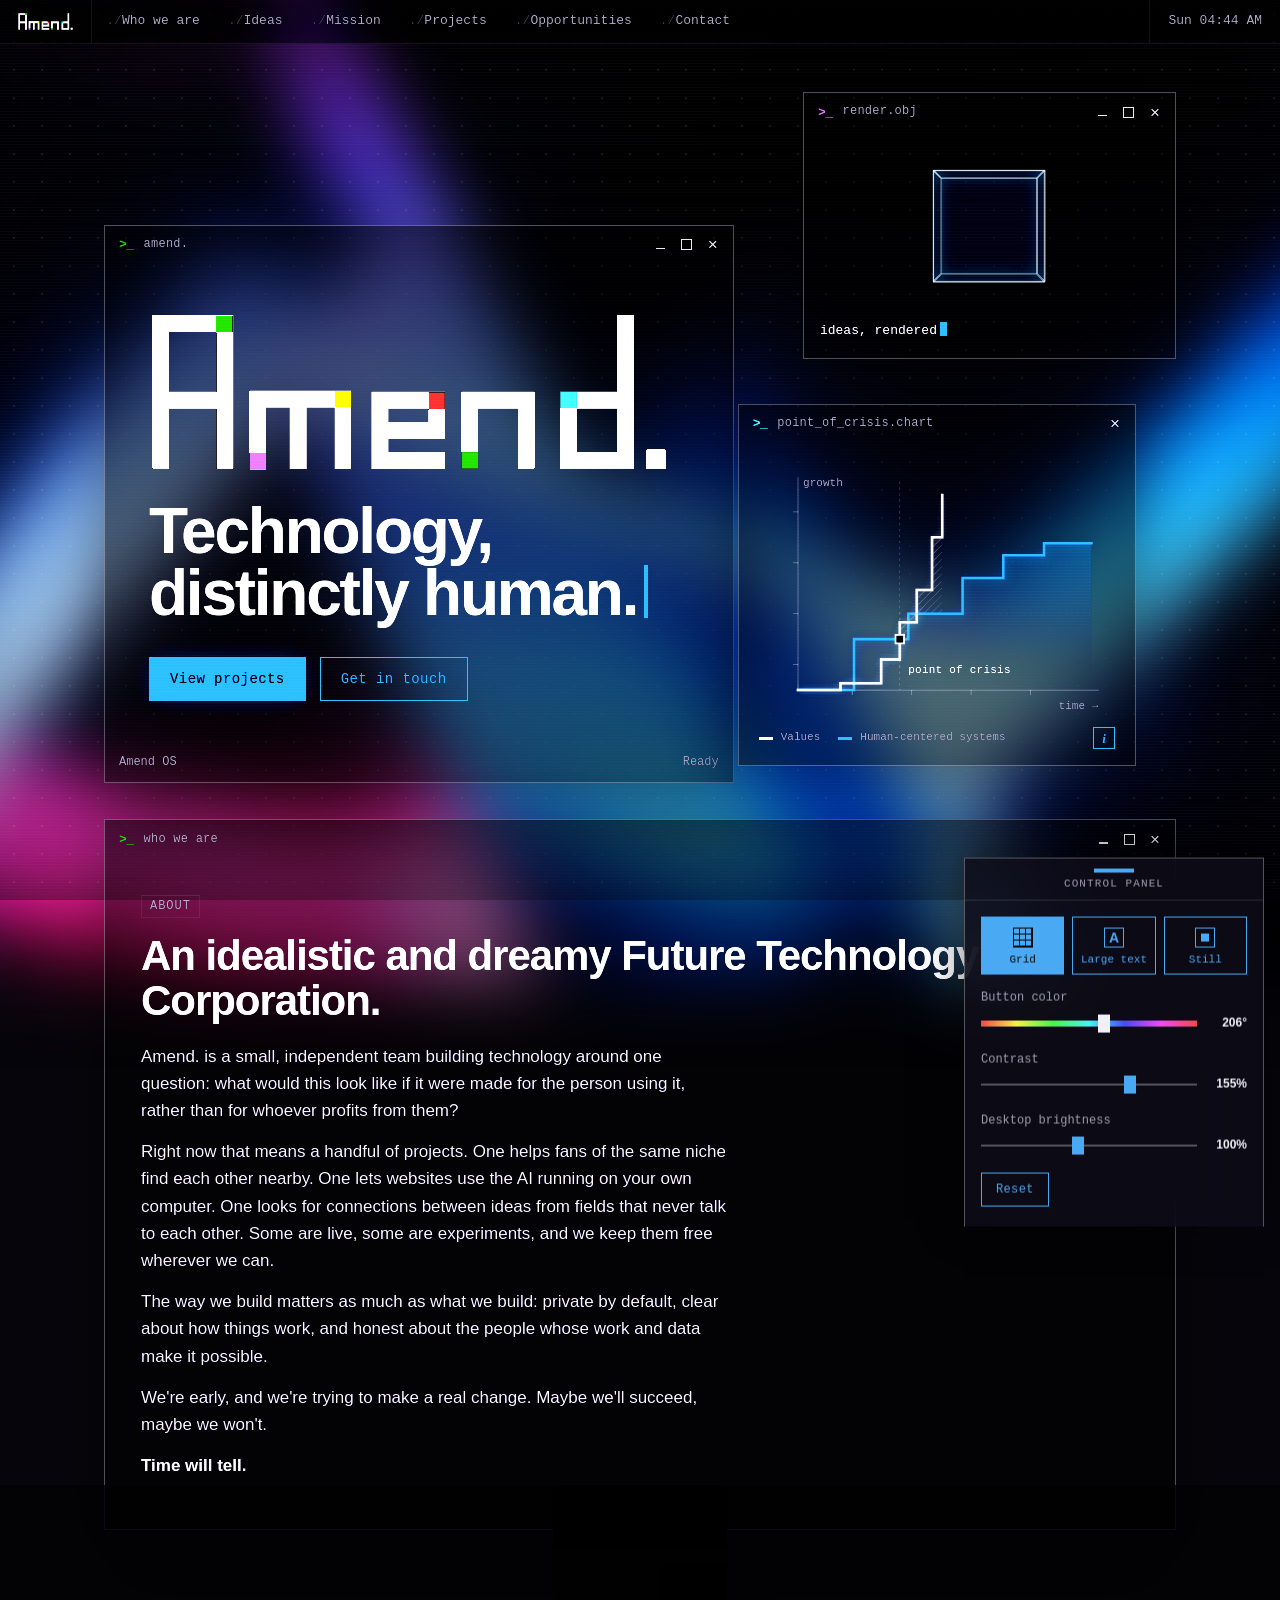
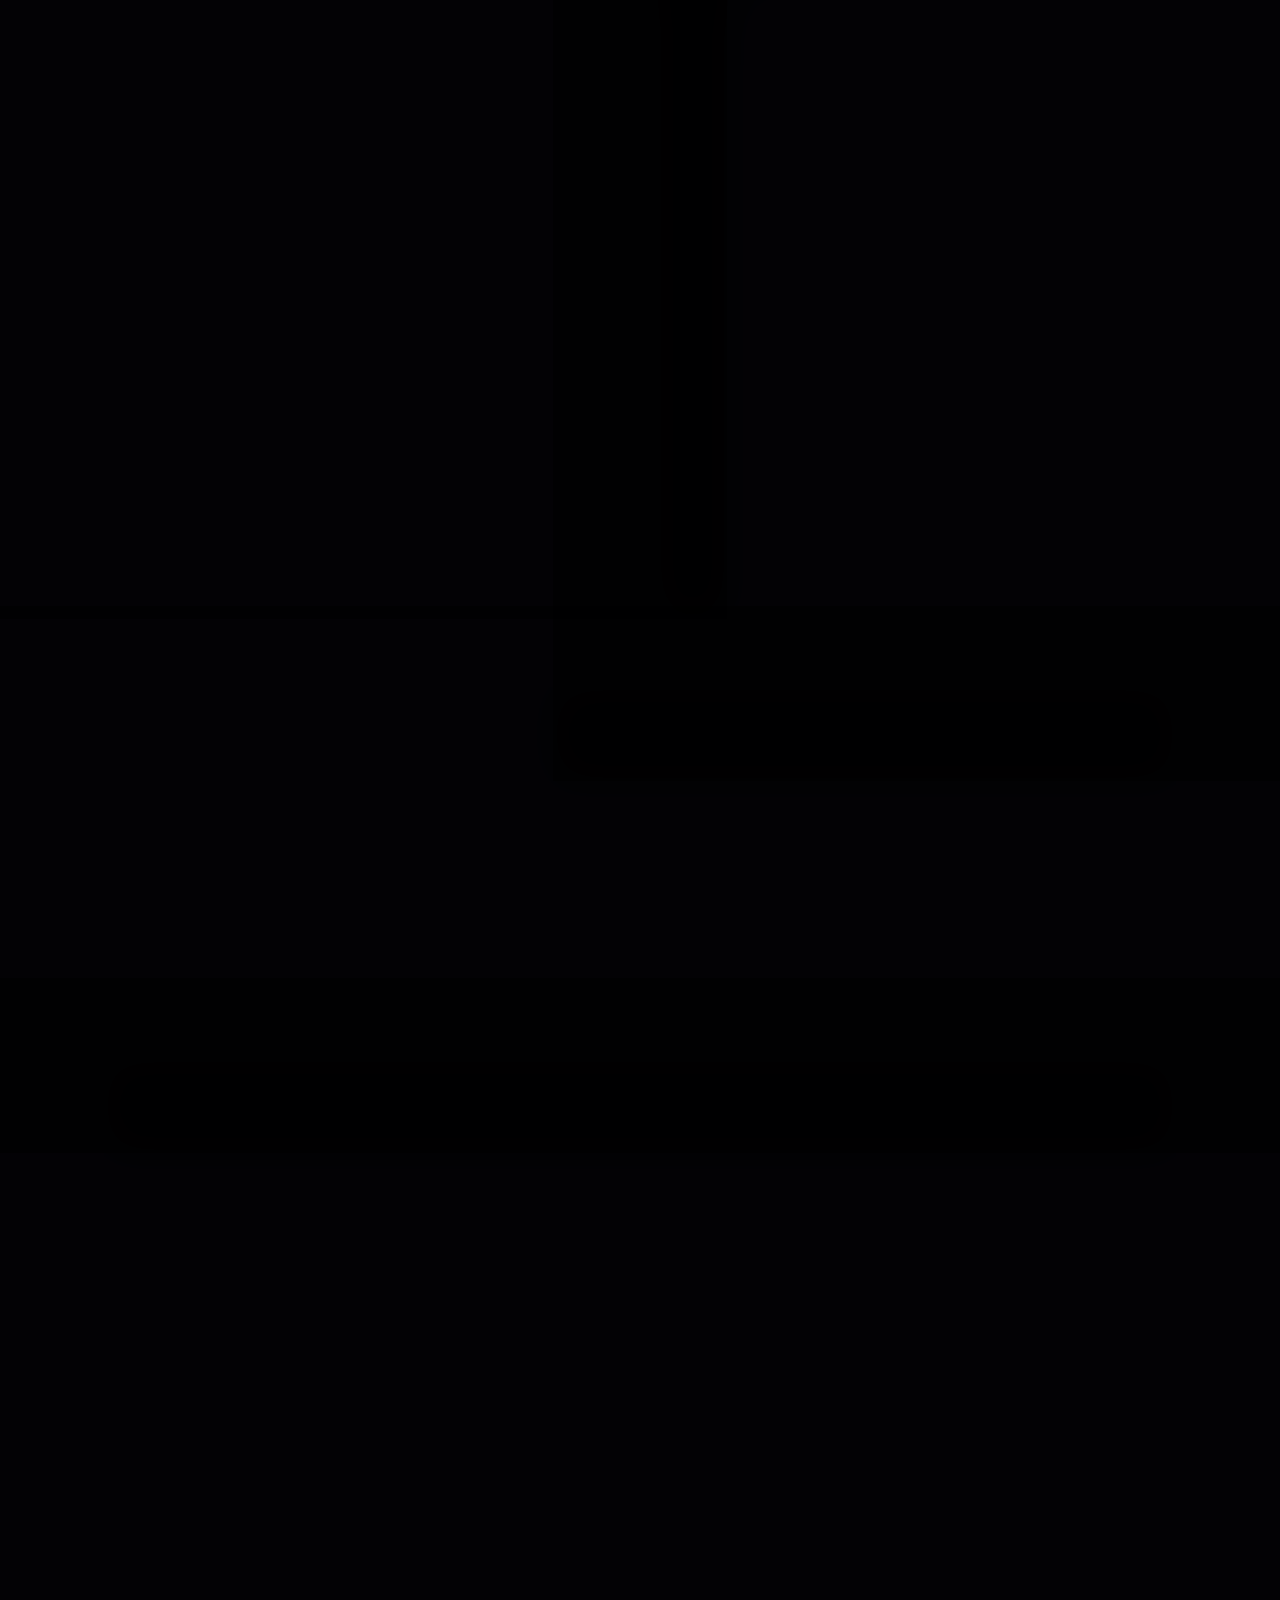
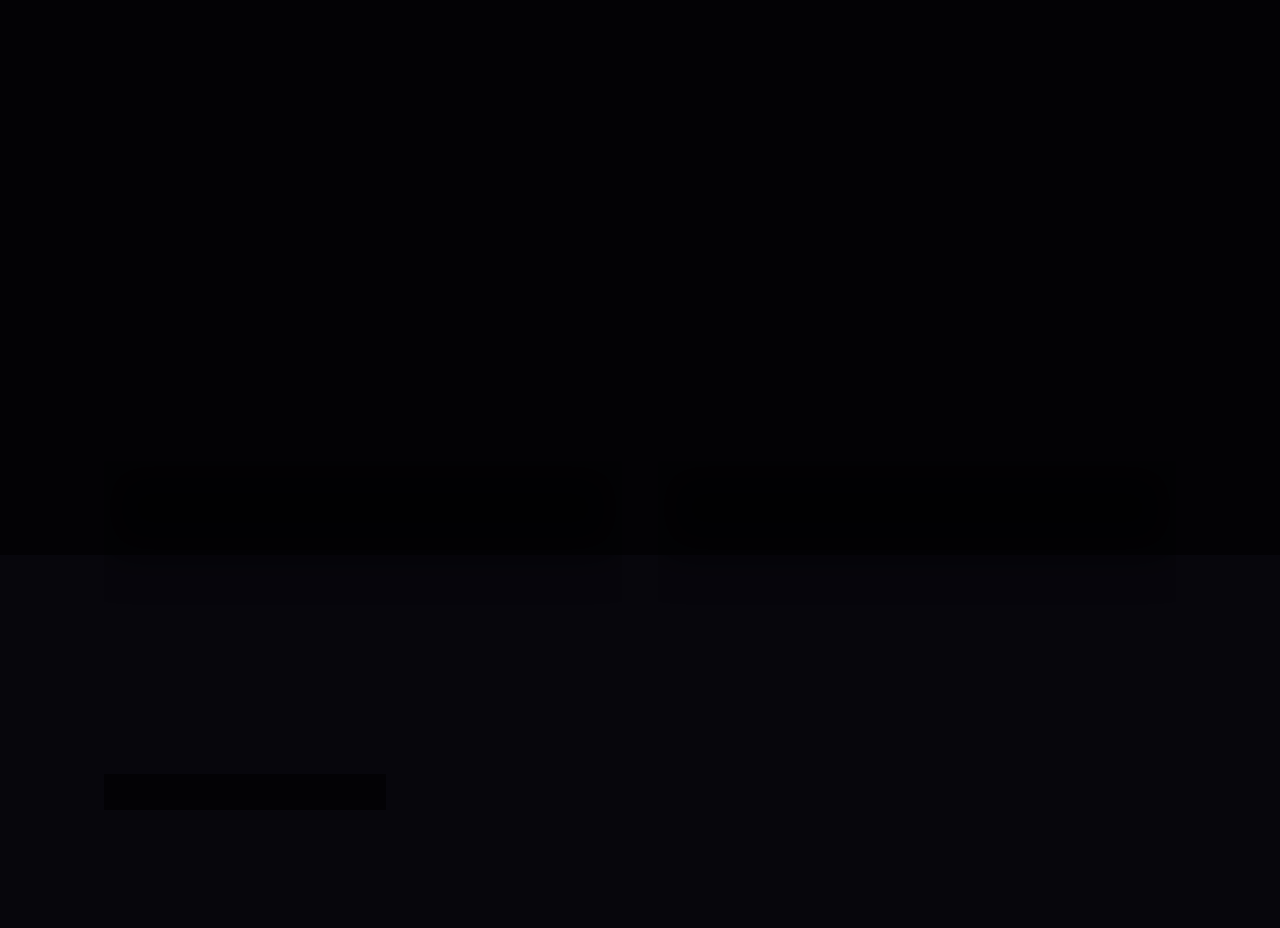
==== commit cdacfe1c: "Redesign as Amend OS: translucent terminal windows over a blurred backdrop Replace the Classic, Aqua" ====
--- a/index.html
+++ b/index.html
@@ -5,15 +5,7 @@
     <meta name="viewport" content="width=device-width, initial-scale=1">
     <title>Amend.</title>
     <meta name="description" content="Amend. — Technology, distinctly human.">
-    <link rel="preload" href="assets/fonts/ChicagoFLF.woff" as="font" type="font/woff" crossorigin>
     <link rel="stylesheet" href="styles.css">
-    <script>
-      // Apply the saved appearance before first paint.
-      try {
-        var t = localStorage.getItem('amend-theme');
-        if (t === 'aqua' || t === 'aero') document.documentElement.setAttribute('data-theme', t);
-      } catch (e) {}
-    </script>
     <script>
       // Hide the hero window until the opening "zoom" animation runs.
       if (!window.matchMedia('(prefers-reduced-motion: reduce)').matches) {
@@ -24,44 +16,82 @@
   <body>
     <svg width="0" height="0" style="position:absolute" aria-hidden="true" focusable="false">
       <symbol id="icon-doc" viewBox="0 0 16 20">
-        <path d="M1 1h9l5 5v13H1z" fill="#fff" stroke="#000" stroke-width="2"/>
-        <path d="M10 1v5h5" fill="none" stroke="#000" stroke-width="2"/>
+        <path d="M1.5 1.5h8l5 5v12h-13z" fill="none" stroke="currentColor" stroke-width="2"/>
+        <path d="M9.5 1.5v5h5" fill="none" stroke="currentColor" stroke-width="2"/>
       </symbol>
       <symbol id="icon-folder" viewBox="0 0 20 16">
-        <path d="M1 3h6l2 2h10v10H1z" fill="#fff" stroke="#000" stroke-width="2"/>
-        <path d="M1 7h18" fill="none" stroke="#000" stroke-width="2"/>
+        <path d="M1.5 2.5h6l2 2h9v10h-17z" fill="none" stroke="currentColor" stroke-width="2"/>
+        <path d="M1.5 7h17" fill="none" stroke="currentColor" stroke-width="2"/>
+      </symbol>
+      <symbol id="icon-folder-line" viewBox="0 0 32 26">
+        <path d="M1.5 4.5h10l3 3h16v17h-29z" fill="rgba(255,255,255,.18)" stroke="currentColor" stroke-width="1.5"/>
+      </symbol>
+      <symbol id="icon-console" viewBox="0 0 32 26">
+        <rect x="1.5" y="1.5" width="29" height="23" fill="rgba(255,255,255,.08)" stroke="currentColor" stroke-width="1.5"/>
+        <path d="M7 9l4 3.5L7 16M13.5 17h7" fill="none" stroke="currentColor" stroke-width="1.5"/>
+      </symbol>
+      <symbol id="icon-archive" viewBox="0 0 32 26">
+        <rect x="1.5" y="1.5" width="29" height="7" fill="rgba(255,255,255,.08)" stroke="currentColor" stroke-width="1.5"/>
+        <path d="M3.5 8.5v16h25v-16M12 13.5h8" fill="none" stroke="currentColor" stroke-width="1.5"/>
       </symbol>
     </svg>
 
     <header class="menubar">
       <a class="brand" href="#top" aria-label="Amend. home">
-        <img src="assets/logo-mac-small.png" alt="" width="80" height="25">
+        <img src="assets/logo-mac-small-dark.png" alt="" width="80" height="25">
       </a>
       <nav class="menu" aria-label="Primary navigation">
         <a href="#who-we-are">Who we are</a>
+        <a href="#ideas">Ideas</a>
+        <a href="#mission">Mission</a>
         <a href="#projects">Projects</a>
         <a href="opportunities.html">Opportunities</a>
-        <a href="#mission">Mission</a>
         <a href="#contact">Contact</a>
       </nav>
-      <div class="theme-switch" role="group" aria-label="Appearance">
-        <button type="button" data-theme-choice="classic" aria-pressed="true">Classic</button>
-        <button type="button" data-theme-choice="aqua" aria-pressed="false">Aqua</button>
-        <button type="button" data-theme-choice="aero" aria-pressed="false">Aero</button>
+      <button type="button" class="launch-btn" id="launch-btn" aria-expanded="false" aria-controls="launcher">
+        <span class="launch-glyph" aria-hidden="true"><i></i><i></i><i></i><i></i></span>
+        Launch
+      </button>
+      <span class="clock" id="clock" aria-hidden="true"></span>
+    </header>
+
+    <div class="window launcher" id="launcher" role="dialog" aria-label="Launcher" hidden>
+      <div class="titlebar">
+        <span class="pixel pixel-green" aria-hidden="true"></span>
+        <span class="window-title">Applications</span>
+        <button type="button" class="winbtn" id="launcher-close" aria-label="Close launcher">&times;</button>
       </div>
-    </header>
+      <nav class="tiles" aria-label="Launcher navigation">
+          <a class="tile" href="#who-we-are"><span class="app-icon app-icon-green" aria-hidden="true">W</span><span>Who we are</span></a>
+          <a class="tile" href="#ideas"><span class="app-icon app-icon-yellow" aria-hidden="true">I</span><span>Ideas</span></a>
+          <a class="tile" href="#mission"><span class="app-icon app-icon-cyan" aria-hidden="true">M</span><span>Mission</span></a>
+          <a class="tile" href="#projects"><span class="app-icon app-icon-purple" aria-hidden="true">P</span><span>Projects</span></a>
+          <a class="tile" href="opportunities.html"><span class="app-icon app-icon-red" aria-hidden="true">O</span><span>Opportunities</span></a>
+          <a class="tile" href="#contact"><span class="app-icon app-icon-green" aria-hidden="true">C</span><span>Contact</span></a>
+      </nav>
+    </div>
+
+    <nav class="desk-icons desk-icons-left" aria-label="Desktop shortcuts">
+      <a class="desk-icon" href="#top"><svg aria-hidden="true"><use href="#icon-folder-line"/></svg><span>c:/amend</span></a>
+      <a class="desk-icon" href="#projects"><svg aria-hidden="true"><use href="#icon-folder-line"/></svg><span>projects</span></a>
+    </nav>
+    <div class="desk-icons desk-icons-right">
+      <button type="button" class="desk-icon" data-open-controls><svg aria-hidden="true"><use href="#icon-console"/></svg><span>console</span></button>
+      <a class="desk-icon" href="opportunities.html"><svg aria-hidden="true"><use href="#icon-archive"/></svg><span>archive</span></a>
+    </div>
 
     <main class="desktop" id="top">
 
       <div class="hero">
         <section class="window window-hero" aria-labelledby="hero-title">
           <div class="titlebar">
-            <span class="closebox" aria-hidden="true"></span>
+            <span class="pixel pixel-green" aria-hidden="true"></span>
             <span class="window-title">Amend.</span>
+            <span class="winbtns" aria-hidden="true"><i></i><i></i><i></i></span>
           </div>
           <div class="window-body">
             <h1 class="hero-logo" id="hero-title">
-              <img src="assets/logo-mac.png" alt="Amend." width="1600" height="492">
+              <img src="assets/logo-mac-dark.png" alt="Amend." width="1600" height="492">
             </h1>
             <p class="hero-subtitle">Technology, distinctly human.</p>
             <div class="hero-actions">
@@ -69,164 +99,311 @@
               <a class="button" href="#contact">Get in touch</a>
             </div>
           </div>
+          <div class="statusbar" aria-hidden="true"><span>Amend OS</span><span>Ready</span></div>
         </section>
 
-        <figure class="window window-chart" aria-label="Chart: values versus human-centered systems">
-          <div class="titlebar">
-            <span class="closebox" aria-hidden="true"></span>
-            <span class="window-title">Values chart</span>
-            <span class="zoombox zoombox-cyan" aria-hidden="true"></span>
-          </div>
-          <div class="window-body chart-body">
-            <svg class="chart" viewBox="0 0 420 300" aria-hidden="true">
-              <defs>
-                <pattern id="dither" width="4" height="4" patternUnits="userSpaceOnUse">
-                  <rect width="2" height="2" fill="#000"/>
-                  <rect x="2" y="2" width="2" height="2" fill="#000"/>
-                </pattern>
-              </defs>
-              <g class="chart-ticks">
-                <line x1="40" y1="60" x2="46" y2="60"/><line x1="40" y1="120" x2="46" y2="120"/>
-                <line x1="40" y1="180" x2="46" y2="180"/><line x1="40" y1="240" x2="46" y2="240"/>
-                <line x1="110" y1="270" x2="110" y2="276"/><line x1="180" y1="270" x2="180" y2="276"/>
-                <line x1="250" y1="270" x2="250" y2="276"/><line x1="320" y1="270" x2="320" y2="276"/>
-              </g>
-              <path class="chart-axis" d="M46 20 V270 H400"/>
-              <path class="chart-line chart-line-human" d="M46 270 H112 V210 H176 V180 H240 V138 H288 V111 H336 V97 H392"/>
-              <path class="chart-line chart-line-values" d="M46 270 H96 V262 H144 V234 H166 V190 H186 V152 H204 V90 H216 V40"/>
-            </svg>
-            <figcaption class="chart-legend">
-              <span><span class="swatch swatch-values"></span>Values</span>
-              <span><span class="swatch swatch-human"></span>Human-centered systems</span>
-            </figcaption>
-          </div>
-        </figure>
+        <div class="hero-side">
+          <div class="window window-cube" aria-hidden="true">
+            <div class="titlebar">
+              <span class="pixel pixel-purple"></span>
+              <span class="window-title">render.obj</span>
+              <span class="winbtns"><i></i><i></i><i></i></span>
+            </div>
+            <div class="cube-stage">
+              <div class="cube"><i></i><i></i><i></i><i></i><i></i><i></i></div>
+            </div>
+            <p class="cube-caption">ideas, rendered<span class="caret"></span></p>
+          </div>
+          <figure class="window window-chart" aria-label="Chart: values versus human-centered systems, and the point of crisis where they part">
+            <div class="titlebar">
+              <span class="pixel pixel-cyan" aria-hidden="true"></span>
+              <span class="window-title">point_of_crisis.chart</span>
+              <span class="winbtns" aria-hidden="true"><i></i><i></i><i></i></span>
+            </div>
+            <div class="window-body chart-body">
+              <svg class="chart" viewBox="0 0 420 300" aria-hidden="true">
+                <defs>
+                  <linearGradient id="chart-human-fill" x1="0" y1="0" x2="0" y2="1">
+                    <stop offset="0" class="chart-stop-top"/>
+                    <stop offset="1" class="chart-stop-bottom"/>
+                  </linearGradient>
+                  <pattern id="chart-hatch" width="6" height="6" patternUnits="userSpaceOnUse" patternTransform="rotate(45)">
+                    <line x1="0" y1="0" x2="0" y2="6" class="chart-hatch-line"/>
+                  </pattern>
+                </defs>
+                <g class="chart-grid">
+                  <line x1="46" y1="60" x2="400" y2="60"/><line x1="46" y1="120" x2="400" y2="120"/>
+                  <line x1="46" y1="180" x2="400" y2="180"/><line x1="46" y1="240" x2="400" y2="240"/>
+                </g>
+                <g class="chart-ticks">
+                  <line x1="40" y1="60" x2="46" y2="60"/><line x1="40" y1="120" x2="46" y2="120"/>
+                  <line x1="40" y1="180" x2="46" y2="180"/><line x1="40" y1="240" x2="46" y2="240"/>
+                  <line x1="110" y1="270" x2="110" y2="276"/><line x1="180" y1="270" x2="180" y2="276"/>
+                  <line x1="250" y1="270" x2="250" y2="276"/><line x1="320" y1="270" x2="320" y2="276"/>
+                </g>
+                <path class="chart-area" d="M46 270 H112 V210 H176 V180 H240 V138 H288 V111 H336 V97 H392 V270 Z"/>
+                <path class="chart-gap" d="M166 210 V190 H186 V152 H204 V90 H216 V180 H176 V210 Z"/>
+                <line class="chart-crisis-line" x1="166" y1="24" x2="166" y2="270"/>
+                <path class="chart-axis" d="M46 20 V270 H400"/>
+                <text class="chart-label" x="52" y="30">growth</text>
+                <text class="chart-label" x="400" y="292" text-anchor="end">time &rarr;</text>
+                <path class="chart-line chart-line-human" pathLength="1" d="M46 270 H112 V210 H176 V180 H240 V138 H288 V111 H336 V97 H392"/>
+                <path class="chart-line chart-line-values" pathLength="1" d="M46 270 H96 V262 H144 V234 H166 V190 H186 V152 H204 V90 H216 V40"/>
+                <rect class="chart-crisis-pulse" x="160" y="204" width="12" height="12"/>
+                <rect class="chart-crisis" x="161" y="205" width="10" height="10"/>
+                <text class="chart-label chart-label-crisis" x="176" y="250">point of crisis</text>
+              </svg>
+              <figcaption class="chart-legend">
+                <span><span class="swatch swatch-values"></span>Values</span>
+                <span><span class="swatch swatch-human"></span>Human-centered systems</span>
+                <button type="button" class="info-btn" aria-expanded="false" aria-controls="chart-info" aria-label="What does this chart show?">i</button>
+              </figcaption>
+              <p class="chart-info" id="chart-info" hidden>Both lines start flat. At the point of crisis, values shoot up almost vertically, while human-centered systems keep climbing at their own slow pace. The gap that opens between them is the space we want to build in.</p>
+            </div>
+          </figure>
+        </div>
       </div>
 
       <section class="window" id="who-we-are" aria-labelledby="who-title">
         <div class="titlebar">
-          <span class="closebox" aria-hidden="true"></span>
+          <span class="pixel pixel-green" aria-hidden="true"></span>
           <h2 class="window-title" id="who-title">Who we are</h2>
-          <span class="zoombox zoombox-green" aria-hidden="true"></span>
+          <span class="winbtns" aria-hidden="true"><i></i><i></i><i></i></span>
         </div>
         <div class="window-body">
+          <p class="kicker">About</p>
           <p class="lede">An idealistic and dreamy Future Technology Corporation.</p>
-          <p>Amend. is forming around the belief that useful technology should feel clear, thoughtful, and close to real human needs.</p>
-          <p>We're a small team right now, trying to make a change in this world. Maybe we'll succeed, maybe we won't.</p>
+          <p>Amend. is a small, independent team building technology around one question: what would this look like if it were made for the person using it, rather than for whoever profits from them?</p>
+          <p>Right now that means a handful of projects. One helps fans of the same niche find each other nearby. One lets websites use the AI running on your own computer. One looks for connections between ideas from fields that never talk to each other. Some are live, some are experiments, and we keep them free wherever we can.</p>
+          <p>The way we build matters as much as what we build: private by default, clear about how things work, and honest about the people whose work and data make it possible.</p>
+          <p>We're early, and we're trying to make a real change. Maybe we'll succeed, maybe we won't.</p>
           <p class="signoff">Time will tell.</p>
+        </div>
+      </section>
+
+      <div class="row">
+        <section class="window" id="ideas" aria-labelledby="ideas-title">
+          <div class="titlebar">
+            <span class="pixel pixel-yellow" aria-hidden="true"></span>
+            <h2 class="window-title" id="ideas-title">Ideas</h2>
+            <span class="winbtns" aria-hidden="true"><i></i><i></i><i></i></span>
+          </div>
+          <div class="window-body">
+            <p class="kicker">Now</p>
+            <p class="lede">Today, the most important thing is an idea.</p>
+            <p>Making things has never been cheaper. Code gets written in an afternoon, a prototype ships in a weekend, and a machine will draft almost anything you ask it for.</p>
+            <p>What hasn't gotten cheaper is knowing what's worth making. Noticing a real need, or seeing that two things nobody put together belong together: that's the scarce part now. So that's where we put our time.</p>
+          </div>
+        </section>
+
+        <section class="window" id="belief" aria-labelledby="belief-title">
+          <div class="titlebar">
+            <span class="pixel pixel-purple" aria-hidden="true"></span>
+            <h2 class="window-title" id="belief-title">What we believe</h2>
+            <span class="winbtns" aria-hidden="true"><i></i><i></i><i></i></span>
+          </div>
+          <div class="window-body">
+            <p class="kicker">Belief</p>
+            <p class="lede">Powerful technology should be available to everyone.</p>
+            <p>Not only to whoever can pay the most, and never at the expense of the people inside it. Every system has humans behind it: the people who use it, the people whose work and data it runs on, and the people it leaves out.</p>
+            <p>We try to build for all of them. For example:</p>
+            <ul class="examples">
+              <li><b>NicheNet</b><span>Free and non-commercial. Your exact location never leaves your phone.</span></li>
+              <li><b>LocalLink</b><span>If your computer can run an AI model, the choice of model stays yours.</span></li>
+              <li><b>Derivative</b><span>Every new idea keeps a record of the people and ideas it came from.</span></li>
+            </ul>
+          </div>
+        </section>
+      </div>
+
+      <section class="window" id="mission" aria-labelledby="mission-title">
+        <div class="titlebar">
+          <span class="pixel pixel-purple" aria-hidden="true"></span>
+          <h2 class="window-title" id="mission-title">Mission</h2>
+          <span class="winbtns" aria-hidden="true"><i></i><i></i><i></i></span>
+        </div>
+        <div class="window-body">
+          <p class="lede">Technology, with people kept at the center.</p>
+          <p>Our mission is simple: to amend how technology is imagined, designed and experienced, so that it serves people with more care.</p>
+          <p>Too much of big tech treats people as the product. We want to be the alternative: driven by values instead of greed, private by design, and built for the people who actually use it.</p>
         </div>
       </section>
 
       <section class="window" id="projects" aria-labelledby="projects-title">
         <div class="titlebar">
-          <span class="closebox" aria-hidden="true"></span>
+          <span class="pixel pixel-yellow" aria-hidden="true"></span>
           <h2 class="window-title" id="projects-title">Projects</h2>
-          <span class="zoombox zoombox-yellow" aria-hidden="true"></span>
+          <span class="winbtns" aria-hidden="true"><i></i><i></i><i></i></span>
         </div>
         <div class="window-body">
           <p class="lede">Ideas in motion.</p>
-          <div class="folder">
-            <div class="folder-head">
-              <h3>Project CTW: Connect The World</h3>
-              <span class="folder-note">Free, in-depth guides</span>
-            </div>
+          <div class="apps">
+
+            <article class="app" aria-labelledby="nn-title">
+              <div class="app-head">
+                <span class="app-icon app-icon-purple" aria-hidden="true">N</span>
+                <div>
+                  <h3 class="app-name" id="nn-title">NicheNet</h3>
+                  <span class="app-meta">nn.amend.co.in</span>
+                </div>
+                <span class="badges"><span class="badge badge-dark">Alpha</span><span class="badge badge-ai" title="Built with help from AI tools">AI-assisted</span></span>
+              </div>
+              <div class="app-body">
+                <p>Find people near you who love the same niche things you do, like a small artist such as Jamie Paige. Pick your niches or import them from Last.fm, see how many fans live in your neighbourhood, city, state or country, and join the group chat for that niche and area.</p>
+                <p>You choose how precisely your area is shared. It's free, and built only to help fans connect.</p>
+                <div class="app-actions">
+                  <a class="button button-primary button-sm" href="https://nn.amend.co.in">Open NicheNet</a>
+                </div>
+              </div>
+            </article>
+
+            <article class="app" aria-labelledby="ll-title">
+              <div class="app-head">
+                <span class="app-icon app-icon-cyan" aria-hidden="true">L</span>
+                <div>
+                  <h3 class="app-name" id="ll-title">LocalLink</h3>
+                  <span class="app-meta">kalaris-locallink</span>
+                </div>
+                <span class="badges"><span class="badge">v0.1</span><span class="badge badge-ai" title="Built with help from AI tools">AI-assisted</span></span>
+              </div>
+              <div class="app-body">
+                <p>A protocol that lets websites use AI models running on your own computer. Choose "Local model" on a site, approve it once, and it can talk to your models in Ollama, LM Studio, llama.cpp, Jan or any OpenAI-compatible server.</p>
+                <p>If you have the hardware, you get the choice, and your conversations stay on your machine.</p>
+                <div class="app-actions">
+                  <span class="app-note">Open protocol, MIT licensed</span>
+                </div>
+              </div>
+            </article>
+
+            <article class="app" aria-labelledby="dv-title">
+              <div class="app-head">
+                <span class="app-icon app-icon-yellow" aria-hidden="true">D</span>
+                <div>
+                  <h3 class="app-name" id="dv-title">Derivative</h3>
+                  <span class="app-meta">Discovery engine</span>
+                </div>
+                <span class="badges"><span class="badge">Test build</span><span class="badge badge-ai" title="Built with help from AI tools">AI-assisted</span></span>
+              </div>
+              <div class="app-body">
+                <p>Finds structural connections between ideas developed independently in different fields, like counterpoint in music and concurrent processes in computing, and shows where each one came from.</p>
+                <p>It's built as an honest test: if connections from a shared pool of ideas don't beat brainstorming alone with an AI, the thesis fails, and that's worth knowing too.</p>
+                <div class="app-actions">
+                  <span class="app-note">In development</span>
+                </div>
+              </div>
+            </article>
+
+            <article class="app" aria-labelledby="ctw-title">
+              <div class="app-head">
+                <span class="app-icon app-icon-green" aria-hidden="true">C</span>
+                <div>
+                  <h3 class="app-name" id="ctw-title">Project CTW</h3>
+                  <span class="app-meta">Connect The World</span>
+                </div>
+                <span class="badge badge-dark">Live</span>
+              </div>
+              <div class="app-body">
+                <p>Free, in-depth guides for students working through the things nobody explains properly.</p>
+                <ul class="file-list">
+                  <li>
+                    <a href="https://dusty-workshop-b12.notion.site/Walking-you-through-US-college-Apps-3c3656469ba28035abadd67458f427ac?pvs=74">
+                      <svg class="doc-icon"><use href="#icon-doc"/></svg>
+                      <span>Walking you through US College Applications</span>
+                    </a>
+                  </li>
+                  <li>
+                    <a href="https://dusty-workshop-b12.notion.site/Transitioning-to-the-SAT-as-a-JEE-Aspirant-3c0656469ba280358d7bc47eb70c6521?pvs=73">
+                      <svg class="doc-icon"><use href="#icon-doc"/></svg>
+                      <span>Transitioning to the SAT as a JEE Aspirant</span>
+                    </a>
+                  </li>
+                </ul>
+              </div>
+            </article>
+
+          </div>
+        </div>
+        <div class="statusbar" aria-hidden="true"><span>4 items</span><span>2 live</span></div>
+      </section>
+
+      <div class="row">
+        <section class="window" id="opportunities" aria-labelledby="opp-title">
+          <div class="titlebar">
+            <span class="pixel pixel-red" aria-hidden="true"></span>
+            <h2 class="window-title" id="opp-title">Opportunities archive</h2>
+            <span class="winbtns" aria-hidden="true"><i></i><i></i><i></i></span>
+          </div>
+          <div class="window-body">
+            <p class="lede">Opportunities, archived.</p>
             <ul class="file-list">
               <li>
-                <a href="https://dusty-workshop-b12.notion.site/Walking-you-through-US-college-Apps-3c3656469ba28035abadd67458f427ac?pvs=74">
+                <a href="opportunities.html">
+                  <svg class="doc-icon folder-icon"><use href="#icon-folder"/></svg>
+                  <span>Open the opportunities archive</span>
+                </a>
+              </li>
+            </ul>
+          </div>
+        </section>
+
+        <section class="window" id="contact" aria-labelledby="contact-title">
+          <div class="titlebar">
+            <span class="pixel pixel-green" aria-hidden="true"></span>
+            <h2 class="window-title" id="contact-title">Contact</h2>
+            <span class="winbtns" aria-hidden="true"><i></i><i></i><i></i></span>
+          </div>
+          <div class="window-body">
+            <p class="lede">Tell us more.</p>
+            <ul class="file-list">
+              <li>
+                <a href="https://www.linkedin.com/company/amend-project/">
                   <svg class="doc-icon"><use href="#icon-doc"/></svg>
-                  <span>Walking you through US College Applications</span>
+                  <span>LinkedIn</span>
                 </a>
               </li>
               <li>
-                <a href="https://dusty-workshop-b12.notion.site/Transitioning-to-the-SAT-as-a-JEE-Aspirant-3c0656469ba280358d7bc47eb70c6521?pvs=73">
+                <a href="mailto:aryankrjha.1235@gmail.com">
                   <svg class="doc-icon"><use href="#icon-doc"/></svg>
-                  <span>Transitioning to the SAT as a JEE Aspirant</span>
+                  <span>E-mail</span>
                 </a>
               </li>
             </ul>
           </div>
-        </div>
-      </section>
-
-      <section class="window" id="opportunities" aria-labelledby="opp-title">
-        <div class="titlebar">
-          <span class="closebox" aria-hidden="true"></span>
-          <h2 class="window-title" id="opp-title">Opportunities archive</h2>
-          <span class="zoombox zoombox-red" aria-hidden="true"></span>
-        </div>
-        <div class="window-body">
-          <p class="lede">Opportunities, archived.</p>
-          <ul class="file-list">
-            <li>
-              <a href="opportunities.html">
-                <svg class="doc-icon folder-icon"><use href="#icon-folder"/></svg>
-                <span>Open the opportunities archive</span>
-              </a>
-            </li>
-          </ul>
-        </div>
-      </section>
-
-      <section class="window" id="mission" aria-labelledby="mission-title">
-        <div class="titlebar">
-          <span class="closebox" aria-hidden="true"></span>
-          <h2 class="window-title" id="mission-title">Mission</h2>
-          <span class="zoombox zoombox-purple" aria-hidden="true"></span>
-        </div>
-        <div class="window-body">
-          <p class="lede">Technology, with people kept at the center.</p>
-          <p>The mission is simple: Amend. the way technology is imagined, designed, and experienced so it serves people with more care.</p>
-          <p>We aspire to be the anti corporate-greed, privacy centric, and value driven alternative to big tech.</p>
-        </div>
-      </section>
-
-      <section class="window" id="contact" aria-labelledby="contact-title">
-        <div class="titlebar">
-          <span class="closebox" aria-hidden="true"></span>
-          <h2 class="window-title" id="contact-title">Contact</h2>
-          <span class="zoombox zoombox-green" aria-hidden="true"></span>
-        </div>
-        <div class="window-body">
-          <p class="lede">Tell us more.</p>
-          <ul class="file-list">
-            <li>
-              <a href="https://www.linkedin.com/company/amend-project/">
-                <svg class="doc-icon"><use href="#icon-doc"/></svg>
-                <span>LinkedIn</span>
-              </a>
-            </li>
-            <li>
-              <a href="mailto:aryankrjha.1235@gmail.com">
-                <svg class="doc-icon"><use href="#icon-doc"/></svg>
-                <span>E-mail</span>
-              </a>
-            </li>
-          </ul>
-        </div>
-      </section>
+        </section>
+      </div>
 
       <footer class="site-footer">
-        <a href='http://www.freevisitorcounters.com'>User Counter</a> <script type='text/javascript' src='https://www.freevisitorcounters.com/auth.php?id=dabf2716cbe0118328e2a42e18aaba85140b905e'></script>
-<script type="text/javascript" src="https://www.freevisitorcounters.com/en/home/counter/1632370/t/5"></script>
+        <span class="credit">Background photo by <a href="https://unsplash.com/@sam_roy7093?utm_source=unsplash&amp;utm_medium=referral&amp;utm_content=creditCopyText">Sam Roy</a> on <a href="https://unsplash.com/photos/abstract-geometric-shapes-illuminated-with-vibrant-blue-and-pink-light-0oF7ot00-8E?utm_source=unsplash&amp;utm_medium=referral&amp;utm_content=creditCopyText">Unsplash</a></span>
       </footer>
     </main>
 
-    <aside class="window controls" id="controls" aria-label="Control panel">
-      <div class="titlebar">
-        <button type="button" class="closebox" id="controls-cancel" aria-label="Minimize control panel" aria-expanded="true"></button>
-        <span class="window-title">Control Panel</span>
-      </div>
+    <aside class="sheet" id="controls" aria-label="Control panel">
+      <button type="button" class="sheet-handle" id="controls-toggle" aria-expanded="false" aria-controls="controls-body">
+        <span class="grabber" aria-hidden="true"></span>
+        <span class="sheet-label">Control Panel</span>
+      </button>
       <div class="controls-body" id="controls-body">
-        <label for="theme-color">Accent color
+        <div class="switches">
+          <button type="button" class="switch" id="opt-grid" aria-pressed="true">
+            <span class="switch-icon switch-icon-grid" aria-hidden="true"></span>Grid
+          </button>
+          <button type="button" class="switch" id="opt-text" aria-pressed="false">
+            <span class="switch-icon switch-icon-text" aria-hidden="true">A</span>Large text
+          </button>
+          <button type="button" class="switch" id="opt-motion" aria-pressed="false">
+            <span class="switch-icon switch-icon-motion" aria-hidden="true"></span>Still
+          </button>
+        </div>
+        <label for="theme-color">Button color
           <span class="control-row">
-            <input type="range" id="theme-color" min="0" max="360" value="0" step="1">
-            <span class="control-value" id="theme-color-value">0&deg;</span>
+            <input type="range" id="theme-color" min="0" max="360" value="206" step="1">
+            <span class="control-value" id="theme-color-value">206&deg;</span>
           </span>
         </label>
         <label for="contrast">Contrast
           <span class="control-row">
-            <input type="range" id="contrast" min="50" max="200" value="100" step="1">
-            <span class="control-value" id="contrast-value">100%</span>
+            <input type="range" id="contrast" min="50" max="200" value="155" step="1">
+            <span class="control-value" id="contrast-value">155%</span>
           </span>
         </label>
         <label for="brightness">Desktop brightness
@@ -235,6 +412,7 @@
             <span class="control-value" id="brightness-value">100%</span>
           </span>
         </label>
+        <button type="button" class="button button-sm" id="opt-reset">Reset</button>
       </div>
     </aside>
 
--- a/styles.css
+++ b/styles.css
@@ -1,20 +1,33 @@
 /* ============================================================
-   Amend. — Classic Macintosh desktop
-   1-bit black and white, drawn at a 2px "pixel". Color appears
-   only where the logo uses it: one small colored square per
-   window, like the colored pixel on each letter of the wordmark.
+   Amend. — Amend OS
+   Translucent terminal windows floating over a soft, blurred
+   field of light. Thin hairline borders, square corners, a >_
+   prompt in every title bar. Every button shares one accent
+   color, set from the Control Panel.
    ============================================================ */
 
-@font-face {
-  font-family: "ChicagoFLF";
-  src: url("assets/fonts/ChicagoFLF.woff") format("woff");
-  font-display: swap;
-}
-
 :root {
-  --black: #000000;
-  --white: #ffffff;
-  --gray-text: #4d4d4d;
+  color-scheme: dark;
+
+  --desk:      #07060c;
+  --glass:     rgba(14, 12, 24, .52);
+  --glass-solid: rgba(14, 12, 24, .86);
+  --surface:   var(--glass);
+  --surface-2: rgba(255, 255, 255, .045);
+  --surface-3: rgba(255, 255, 255, .09);
+  --text:      #f2f0f7;
+  --body-text: #d2cfdc;
+  --muted:     #a29fb0;
+  --border:    rgba(255, 255, 255, .13);
+  --border-hi: rgba(255, 255, 255, .3);
+  --blur: blur(22px) saturate(150%);
+
+  /* One accent for every button. Hue is set by the Control Panel. */
+  --accent-h: 206;
+  --accent: hsl(var(--accent-h) 88% 62%);
+  --accent-hover: hsl(var(--accent-h) 88% 72%);
+  --accent-soft: hsl(var(--accent-h) 88% 62% / .14);
+  --on-accent: #08090a;
 
   /* The five pixels of the logo */
   --px-green:  #43c128;
@@ -23,46 +36,54 @@
   --px-red:    #ff4c4c;
   --px-cyan:   #58f3ff;
 
-  --px: 2px;                       /* one screen "pixel" */
-  --line: var(--px) solid var(--black);
-
-  --font-system: "ChicagoFLF", "Chicago", "Charcoal", system-ui, sans-serif;
-  --font-body: Geneva, Verdana, "DejaVu Sans", sans-serif;
-
-  --accent-filter: none;
-}
-
-* {
-  box-sizing: border-box;
-}
+  --line: 1px solid var(--border);
+  --shadow: 0 24px 70px rgba(0, 0, 0, .5);
+
+  --font-system: ui-monospace, "SF Mono", "JetBrains Mono", Menlo, Consolas, monospace;
+  --font-body: "Helvetica Neue", Helvetica, Arial, system-ui, sans-serif;
+}
+
+* { box-sizing: border-box; }
 
 html {
   scroll-behavior: smooth;
-  scroll-padding-top: 56px;
+  scroll-padding-top: 64px;
 }
 
 body {
   margin: 0;
   min-height: 100vh;
   font-family: var(--font-body);
-  font-size: 16px;
+  font-size: 17px;
   line-height: 1.6;
-  color: var(--black);
-  background: #808080;
+  color: var(--text);
+  background: var(--desk);
   -webkit-font-smoothing: antialiased;
 }
 
-/* The desktop: the classic 50% gray dither, on its own layer so the
-   brightness control can change it without touching the windows. */
+/* Desktop: the photo, softly blurred, on its own layer so the
+   brightness control can change it without touching the windows.
+   Photo by Sam Roy on Unsplash. */
 body::before {
+  content: "";
+  position: fixed;
+  inset: -80px;
+  z-index: -2;
+  background: var(--desk) url("assets/bg-geometry.jpg") center / cover no-repeat;
+  filter: blur(36px) saturate(120%) brightness(calc(var(--bg-brightness, 100%) * 1));
+}
+
+/* Over it: a vignette, a faint dot grid and fine scanlines. */
+body::after {
   content: "";
   position: fixed;
   inset: 0;
   z-index: -1;
-  background-color: var(--white);
-  background-image: conic-gradient(var(--black) 25%, var(--white) 0 50%, var(--black) 0 75%, var(--white) 0);
-  background-size: calc(var(--px) * 2) calc(var(--px) * 2);
-  filter: brightness(var(--bg-brightness, 100%));
+  pointer-events: none;
+  background:
+    repeating-linear-gradient(rgba(255,255,255,.018) 0 1px, transparent 1px 3px),
+    radial-gradient(rgba(255,255,255,.09) 1px, transparent 1.2px) 0 0 / 28px 28px,
+    radial-gradient(120% 90% at 50% 40%, transparent 40%, rgba(4, 3, 10, .6));
 }
 
 .menubar,
@@ -70,16 +91,14 @@
   filter: var(--page-contrast, none);
 }
 
-a {
-  color: inherit;
-}
-
-img {
-  max-width: 100%;
-}
+a { color: inherit; }
+
+img { display: block; max-width: 100%; }
+
+::selection { color: var(--on-accent); background: var(--accent); }
 
 :focus-visible {
-  outline: var(--px) dotted var(--black);
+  outline: 2px solid var(--accent);
   outline-offset: 3px;
 }
 
@@ -90,309 +109,553 @@
   z-index: 20;
   display: flex;
   align-items: stretch;
-  gap: 8px;
-  height: 36px;
-  padding: 0 clamp(8px, 2vw, 20px);
-  background: var(--white);
+  height: 44px;
+  background: rgba(10, 8, 18, .45);
   border-bottom: var(--line);
   font-family: var(--font-system);
-  font-size: 15px;
+  font-size: 13px;
+  -webkit-backdrop-filter: var(--blur);
+  backdrop-filter: var(--blur);
 }
 
 .brand {
   display: flex;
   align-items: center;
-  padding: 0 12px;
   flex: 0 0 auto;
+  padding: 0 18px;
+  border-right: var(--line);
 }
 
 .brand img {
-  display: block;
-  height: 18px;
   width: auto;
-  filter: var(--accent-filter);
+  height: 17px;
 }
 
 .menu {
   display: flex;
   align-items: stretch;
+  min-width: 0;
   overflow-x: auto;
   scrollbar-width: none;
 }
 
-.menu::-webkit-scrollbar {
-  display: none;
-}
-
-.menu a,
-.brand {
+.menu::-webkit-scrollbar { display: none; }
+
+.menu a {
+  display: flex;
+  align-items: center;
+  padding: 0 14px;
+  color: var(--muted);
+  white-space: nowrap;
   text-decoration: none;
 }
 
-.menu a {
-  display: flex;
-  align-items: center;
-  padding: 0 12px;
+.menu a::before {
+  content: "./";
+  opacity: .45;
+}
+
+.menu a:hover { color: var(--text); background: var(--surface-2); }
+.menu a:hover::before { color: var(--accent); opacity: 1; }
+
+.menu a[aria-current="page"] {
+  color: var(--accent);
+  box-shadow: inset 0 -2px 0 var(--accent);
+}
+
+.menu a:focus-visible { outline-offset: -2px; }
+
+.clock {
+  display: flex;
+  align-items: center;
+  flex: 0 0 auto;
+  margin-left: auto;
+  padding: 0 18px;
+  color: var(--muted);
+  border-left: var(--line);
+  font-variant-numeric: tabular-nums;
   white-space: nowrap;
 }
 
-/* Menu titles invert when highlighted, as on the original */
-.menu a:hover,
-.menu a:focus-visible,
-.brand:hover,
-.brand:focus-visible {
-  background: var(--black);
-  color: var(--white);
-  outline: none;
-}
-
-.brand:hover img,
-.brand:focus-visible img {
-  filter: var(--accent-filter) invert(1);
-}
-
-/* ============================  DESKTOP & WINDOWS  ============================ */
+/* ============================  DESKTOP  ============================ */
 .desktop {
-  max-width: 1080px;
+  display: grid;
+  gap: 36px;
+  width: min(1120px, 100%);
   margin: 0 auto;
-  padding: clamp(28px, 6vw, 72px) clamp(12px, 3vw, 32px) 160px;
-}
-
+  padding: 48px 24px 120px;
+}
+
+.row {
+  display: grid;
+  grid-template-columns: 1fr 1fr;
+  gap: 36px;
+  align-items: start;
+}
+
+.stack {
+  display: grid;
+  gap: 36px;
+}
+
+/* ============================  WINDOWS  ============================ */
 .window {
   position: relative;
-  max-width: 820px;
-  margin: 0 0 clamp(36px, 6vw, 64px);
-  background: var(--white);
-  border: var(--line);
-  box-shadow: var(--px) var(--px) 0 var(--black);
-}
-
-/* A loose, hand-arranged stagger so it reads as a desktop, not a column */
-#who-we-are   { margin-left: 4%; }
-#projects     { margin-left: 14%; }
-#mission      { margin-left: 8%; }
-#contact      { margin-left: 18%; }
-
-.window-wide {
-  max-width: none;
-}
-
-.titlebar {
-  position: relative;
-  display: flex;
-  align-items: center;
-  justify-content: center;
-  height: 30px;
-  padding: 0 40px;
-  background: var(--white);
-  border-bottom: var(--line);
-}
-
-/* The pinstripes of an active window's title bar */
-.titlebar::before {
+  min-width: 0;
+  background: var(--glass);
+  border: 1px solid var(--border-hi);
+  box-shadow: var(--shadow), inset 0 1px 0 rgba(255, 255, 255, .06);
+  -webkit-backdrop-filter: var(--blur);
+  backdrop-filter: var(--blur);
+}
+
+/* Hyprland-style border: on hover, a faint two-tone gradient slowly
+   travels around the window's edge. Kept deliberately subtle. */
+@property --border-angle {
+  syntax: "<angle>";
+  inherits: false;
+  initial-value: 135deg;
+}
+
+.window::before {
   content: "";
   position: absolute;
-  inset: 7px 4px;
-  background: repeating-linear-gradient(
-    to bottom,
-    var(--black) 0 var(--px),
-    var(--white) var(--px) calc(var(--px) * 2)
-  );
+  inset: -1px;
+  z-index: 3;
+  padding: 1px;
+  pointer-events: none;
+  background: conic-gradient(from var(--border-angle),
+    var(--accent),
+    hsl(calc(var(--accent-h) + 70) 85% 66%),
+    hsl(var(--accent-h) 88% 62% / .15),
+    var(--accent));
+  -webkit-mask: linear-gradient(#000 0 0) content-box, linear-gradient(#000 0 0);
+  -webkit-mask-composite: xor;
+  mask: linear-gradient(#000 0 0) content-box exclude, linear-gradient(#000 0 0);
+  opacity: 0;
+  transition: opacity .35s ease;
+  animation: border-spin 8s linear infinite;
+}
+
+.window:hover::before { opacity: .6; }
+
+.window {
+  transition: box-shadow .35s ease;
+}
+
+.window:hover {
+  box-shadow: var(--shadow), inset 0 1px 0 rgba(255, 255, 255, .06),
+    0 0 32px hsl(var(--accent-h) 88% 62% / .1);
+}
+
+@keyframes border-spin { to { --border-angle: 495deg; } }
+
+/* Fine scanlines across every window. */
+.window::after {
+  content: "";
+  position: absolute;
+  inset: 0;
+  pointer-events: none;
+  background: repeating-linear-gradient(rgba(255,255,255,.022) 0 1px, transparent 1px 3px);
+}
+
+.titlebar {
+  display: flex;
+  align-items: center;
+  gap: 10px;
+  height: 38px;
+  padding: 0 8px 0 14px;
+  color: var(--muted);
+  user-select: none;
 }
 
 .window-title {
-  position: relative;
-  z-index: 1;
+  flex: 1;
+  min-width: 0;
   margin: 0;
-  padding: 0 10px;
-  background: var(--white);
-  font-family: var(--font-system);
-  font-size: 15px;
+  overflow: hidden;
+  font-family: var(--font-system);
+  font-size: 12px;
   font-weight: 400;
-  line-height: 30px;
+  letter-spacing: .02em;
+  text-transform: lowercase;
   white-space: nowrap;
-  overflow: hidden;
   text-overflow: ellipsis;
 }
 
-.closebox,
-.zoombox {
-  position: absolute;
-  top: 50%;
-  z-index: 1;
-  width: 16px;
-  height: 16px;
-  margin-top: -8px;
+/* A >_ prompt in every title bar, tinted with one of the logo's pixels. */
+.pixel {
+  flex: 0 0 auto;
+  font: 700 13px/1 var(--font-system);
+  letter-spacing: -.04em;
+}
+.pixel::before { content: ">_"; }
+.pixel-green  { color: var(--px-green); }
+.pixel-purple { color: var(--px-purple); }
+.pixel-yellow { color: var(--px-yellow); }
+.pixel-red    { color: var(--px-red); }
+.pixel-cyan   { color: var(--px-cyan); }
+
+/* Window buttons: decorative squares, or a real close button. */
+.winbtns {
+  display: flex;
+  gap: 2px;
+  flex: 0 0 auto;
+}
+
+.winbtns i,
+.winbtn {
+  display: grid;
+  place-items: center;
+  width: 24px;
+  height: 24px;
   padding: 0;
+  font: 400 17px/1 var(--font-body);
+  font-style: normal;
+  color: var(--text);
+  background: transparent;
+  border: 0;
+  border-radius: 0;
+  opacity: .85;
+}
+
+.winbtns i::before { content: ""; display: block; background: currentColor; }
+.winbtns i:nth-child(1)::before { width: 9px; height: 1.5px; margin-top: 7px; }
+.winbtns i:nth-child(2)::before { width: 9px; height: 9px; background: none; border: 1.5px solid currentColor; }
+.winbtns i:nth-child(3)::before { content: "\00d7"; background: none; font-size: 17px; line-height: 1; }
+
+.window-chart .winbtns i:nth-child(-n+2) { display: none; }
+
+button.winbtn {
+  color: var(--text);
+  cursor: pointer;
+}
+button.winbtn:hover { color: var(--on-accent); background: var(--accent); }
+button.winbtn:focus-visible { outline-offset: 1px; }
+
+.window-body {
+  padding: 32px 36px 36px;
+}
+
+.statusbar {
+  display: flex;
+  justify-content: space-between;
+  gap: 16px;
+  padding: 8px 14px 10px;
+  font-family: var(--font-system);
+  font-size: 12px;
+  color: var(--muted);
+}
+
+.lede {
+  margin: 0 0 20px;
+  font-size: clamp(28px, 4vw, 42px);
+  font-weight: 800;
+  line-height: 1.05;
+  letter-spacing: -.025em;
+  color: #fff;
+}
+
+.window-body p:not(.lede) {
+  max-width: 62ch;
+  margin: 0 0 14px;
+  color: var(--body-text);
+}
+
+.window-body p.signoff {
+  font-weight: 800;
+  color: var(--text);
+}
+
+.window-body p.kicker {
+  display: inline-block;
+  margin: 0 0 16px;
+  padding: 1px 8px;
+  font-family: var(--font-system);
+  font-size: 12px;
+  letter-spacing: .08em;
+  text-transform: uppercase;
+  color: var(--muted);
   border: var(--line);
-  border-radius: 0;
-  background: var(--white);
-  box-shadow: 0 0 0 4px var(--white);
-}
-
-.closebox {
-  left: 12px;
-}
-
-button.closebox {
-  cursor: pointer;
-}
-
-button.closebox:hover {
-  background: var(--black);
-}
-
-button.closebox:active {
-  background: var(--black);
-  box-shadow: 0 0 0 4px var(--white), inset 0 0 0 2px var(--white);
-}
-
-.zoombox {
-  right: 12px;
-  filter: var(--accent-filter);
-}
-
-.zoombox-green  { background: var(--px-green); }
-.zoombox-purple { background: var(--px-purple); }
-.zoombox-yellow { background: var(--px-yellow); }
-.zoombox-red    { background: var(--px-red); }
-.zoombox-cyan   { background: var(--px-cyan); }
-
-.window-body {
-  padding: clamp(20px, 4vw, 40px);
-}
-
-/* ============================  TYPE  ============================ */
-.lede {
-  margin: 0;
-  max-width: 22em;
-  font-family: var(--font-system);
-  font-size: clamp(24px, 3.4vw, 34px);
-  line-height: 1.25;
-}
-
-.window-body p:not(.lede) {
-  margin: 1em 0 0;
-  max-width: 62ch;
-}
-
-.window-body .lede + p {
-  margin-top: 1.4em;
-}
-
-.signoff {
-  font-family: var(--font-system);
-  font-size: 18px;
 }
 
 /* ============================  HERO  ============================ */
 .hero {
-  position: relative;
-  display: grid;
-  grid-template-columns: minmax(0, 1fr) minmax(0, 400px);
-  align-items: start;
-  margin-bottom: clamp(48px, 8vw, 96px);
-}
-
-.window-hero {
-  grid-column: 1 / 2;
-  grid-row: 1;
-  max-width: none;
-  margin: 0;
-  z-index: 1;
+  display: grid;
+  grid-template-columns: minmax(0, 1.55fr) minmax(0, 1fr);
+  gap: 36px;
+  align-items: end;
 }
 
 .window-hero .window-body {
-  padding: clamp(32px, 6vw, 72px) clamp(20px, 5vw, 64px) clamp(32px, 5vw, 56px);
-}
-
-/* The chart window sits on top, overlapping the hero window */
-.window-chart {
-  grid-column: 2 / 3;
-  grid-row: 1;
-  margin: clamp(230px, 24vw, 290px) 0 0 -72px;
-  z-index: 2;
-}
-
-.zoom-pending .window-hero {
-  visibility: hidden;
-}
+  padding: 48px 44px 44px;
+}
+
+.zoom-pending .window-hero { visibility: hidden; }
 
 .zoomrect {
   position: fixed;
-  z-index: 30;
-  border: var(--px) dotted var(--black);
+  z-index: 50;
+  border: 1px solid var(--accent);
   pointer-events: none;
 }
 
 .hero-logo {
+  margin: 0 0 28px;
+}
+
+.hero-logo img {
+  width: min(100%, 520px);
+  height: auto;
+  image-rendering: pixelated;
+}
+
+.window-body p.hero-subtitle {
+  margin: 0 0 32px;
+  font-size: clamp(34px, 5.4vw, 64px);
+  font-weight: 900;
+  line-height: .98;
+  letter-spacing: -.035em;
+  color: #fff;
+}
+
+/* A blinking text cursor after the tagline. */
+.window-body p.hero-subtitle::after {
+  content: "";
+  display: inline-block;
+  width: .07em;
+  height: .82em;
+  margin-left: .1em;
+  vertical-align: -.04em;
+  background: var(--accent);
+  animation: blink 1.1s steps(1) infinite;
+}
+
+@keyframes blink { 50% { opacity: 0; } }
+
+.hero-actions {
+  display: flex;
+  flex-wrap: wrap;
+  gap: 14px;
+}
+
+/* ---- Hero side: windows that overlap the hero, like a busy desktop ---- */
+.hero-side {
+  position: relative;
+  z-index: 2;
+  display: grid;
+  gap: 28px;
+  margin-left: -72px;
+}
+
+.window-cube {
+  width: 78%;
+  justify-self: end;
+}
+
+.cube-stage {
+  display: grid;
+  place-items: center;
+  height: 190px;
+  perspective: 700px;
+}
+
+.cube {
+  position: relative;
+  width: 104px;
+  height: 104px;
+  transform-style: preserve-3d;
+  animation: spin 22s linear infinite;
+}
+
+.cube i {
+  position: absolute;
+  inset: 0;
+  border: 1px solid rgba(255, 255, 255, .85);
+  background: hsl(var(--accent-h) 88% 62% / .05);
+  box-shadow: inset 0 0 18px hsl(var(--accent-h) 88% 62% / .18);
+}
+.cube i:nth-child(1) { transform: translateZ(52px); }
+.cube i:nth-child(2) { transform: rotateY(180deg) translateZ(52px); }
+.cube i:nth-child(3) { transform: rotateY(90deg) translateZ(52px); }
+.cube i:nth-child(4) { transform: rotateY(-90deg) translateZ(52px); }
+.cube i:nth-child(5) { transform: rotateX(90deg) translateZ(52px); }
+.cube i:nth-child(6) { transform: rotateX(-90deg) translateZ(52px); }
+
+@keyframes spin {
+  from { transform: rotateX(-24deg) rotateY(0deg); }
+  to   { transform: rotateX(-24deg) rotateY(360deg); }
+}
+
+.window-body p.cube-caption,
+.cube-caption {
   margin: 0;
-  line-height: 0;
-}
-
-.hero-logo img {
-  width: min(100%, 560px);
-  height: auto;
-  filter: var(--accent-filter);
-}
-
-.hero-subtitle {
-  margin: clamp(20px, 3vw, 32px) 0 0;
-  font-family: var(--font-system);
-  font-size: clamp(18px, 2.2vw, 22px);
-  line-height: 1.3;
-}
-
-.hero-actions {
-  display: flex;
-  flex-wrap: wrap;
-  gap: 20px;
-  margin-top: clamp(28px, 4vw, 44px);
-  padding-left: 6px;
-}
-
-.chart-body {
-  margin: 0;
-  padding: 16px 16px 14px;
-}
+  padding: 0 16px 16px;
+  font-family: var(--font-system);
+  font-size: 13px;
+  color: var(--text);
+}
+
+.caret {
+  display: inline-block;
+  width: 7px;
+  height: 14px;
+  margin-left: 3px;
+  vertical-align: -2px;
+  background: var(--accent);
+  animation: blink 1.1s steps(1) infinite;
+}
+
+/* ---- Desktop icons along the screen edges (wide screens) ---- */
+.desk-icons {
+  position: fixed;
+  top: 72px;
+  z-index: 5;
+  display: none;
+  flex-direction: column;
+  gap: 22px;
+}
+.desk-icons-left  { left: 22px; }
+.desk-icons-right { right: 22px; }
+
+.desk-icon {
+  display: flex;
+  flex-direction: column;
+  align-items: center;
+  gap: 6px;
+  width: 76px;
+  padding: 8px 4px;
+  font: 11px/1.2 var(--font-system);
+  color: var(--text);
+  text-align: center;
+  text-decoration: none;
+  text-shadow: 0 1px 6px rgba(0, 0, 0, .8);
+  background: transparent;
+  border: 1px solid transparent;
+  cursor: pointer;
+}
+
+.desk-icon svg {
+  width: 34px;
+  height: 28px;
+  filter: drop-shadow(0 2px 8px rgba(0, 0, 0, .6));
+}
+
+.desk-icon:hover,
+.desk-icon:focus-visible {
+  outline: none;
+  background: var(--accent-soft);
+  border-color: var(--accent);
+}
+
+@media (min-width: 1320px) {
+  .desk-icons { display: flex; }
+}
+
+.credit { color: var(--muted); }
+.credit a { color: var(--text); }
+.site-footer { flex-wrap: wrap; }
+
+/* ============================  CHART  ============================ */
+.chart-body { padding: 18px 20px 16px; }
 
 .chart {
   display: block;
   width: 100%;
   height: auto;
-  shape-rendering: crispEdges;
-}
-
-.chart-axis,
+  overflow: visible;
+}
+
+.chart-grid line {
+  stroke: rgba(255, 255, 255, .08);
+  stroke-width: 1;
+  stroke-dasharray: 2 5;
+}
+
+.chart-axis {
+  fill: none;
+  stroke: var(--border-hi);
+  stroke-width: 1.5;
+  stroke-linecap: square;
+}
+
 .chart-ticks line {
-  fill: none;
-  stroke: var(--black);
-  stroke-width: 2;
+  stroke: var(--border-hi);
+  stroke-width: 1.5;
+}
+
+.chart-label {
+  font: 13px var(--font-system);
+  fill: var(--muted);
+}
+
+.chart-label-crisis {
+  fill: var(--text);
+  letter-spacing: .02em;
+}
+
+.chart-stop-top    { stop-color: var(--accent); stop-opacity: .28; }
+.chart-stop-bottom { stop-color: var(--accent); stop-opacity: 0; }
+.chart-area { fill: url(#chart-human-fill); }
+
+.chart-hatch-line { stroke: rgba(255, 255, 255, .28); stroke-width: 1.5; }
+.chart-gap { fill: url(#chart-hatch); }
+
+.chart-crisis-line {
+  stroke: rgba(255, 255, 255, .35);
+  stroke-width: 1;
+  stroke-dasharray: 3 4;
 }
 
 .chart-line {
   fill: none;
-  stroke-width: 4;
+  stroke-width: 3;
   stroke-linejoin: miter;
-}
-
+  stroke-linecap: square;
+  stroke-dasharray: 1;
+  animation: draw 1.6s cubic-bezier(.6, 0, .3, 1) .3s backwards;
+}
 .chart-line-values {
-  stroke: var(--black);
-}
-
+  stroke: var(--text);
+  filter: drop-shadow(0 0 5px rgba(255, 255, 255, .45));
+}
 .chart-line-human {
-  stroke: url(#dither);
-  stroke-width: 6;
+  stroke: var(--accent);
+  filter: drop-shadow(0 0 6px hsl(var(--accent-h) 88% 62% / .6));
+}
+
+@keyframes draw { from { stroke-dashoffset: 1; } to { stroke-dashoffset: 0; } }
+
+.chart-crisis {
+  fill: var(--desk);
+  stroke: var(--text);
+  stroke-width: 2;
+}
+
+.chart-crisis-pulse {
+  fill: none;
+  stroke: var(--text);
+  stroke-width: 1;
+  transform-box: fill-box;
+  transform-origin: center;
+  animation: pulse 2.4s ease-out 1.9s infinite;
+  opacity: 0;
+}
+
+@keyframes pulse {
+  0%   { transform: scale(1); opacity: .8; }
+  100% { transform: scale(3); opacity: 0; }
 }
 
 .chart-legend {
   display: flex;
   flex-wrap: wrap;
-  gap: 6px 20px;
-  margin-top: 10px;
-  padding-top: 10px;
-  border-top: var(--line);
-  font-size: 13px;
+  align-items: center;
+  gap: 8px 18px;
+  margin-top: 12px;
+  font-family: var(--font-system);
+  font-size: 11px;
+  color: var(--muted);
 }
 
 .chart-legend > span {
@@ -402,187 +665,304 @@
 }
 
 .swatch {
+  width: 14px;
+  height: 3px;
+}
+.swatch-values { background: var(--text); }
+.swatch-human  { background: var(--accent); }
+
+.info-btn {
+  display: grid;
+  place-items: center;
   width: 22px;
-  height: 10px;
-  border: var(--line);
-}
-
-.swatch-values {
-  background: var(--black);
-}
-
-.swatch-human {
-  background-image: conic-gradient(var(--black) 25%, var(--white) 0 50%, var(--black) 0 75%, var(--white) 0);
-  background-size: 4px 4px;
-}
+  height: 22px;
+  margin-left: auto;
+  padding: 0;
+  font: italic 700 13px/1 Georgia, "Times New Roman", serif;
+  color: var(--accent);
+  background: transparent;
+  border: 1px solid var(--accent);
+  border-radius: 0;
+  cursor: pointer;
+}
+
+.info-btn:hover { background: var(--accent-soft); }
+.info-btn[aria-expanded="true"] { color: var(--on-accent); background: var(--accent); }
+
+.window-body p.chart-info {
+  margin: 12px 0 0;
+  padding: 10px 12px;
+  font-family: var(--font-system);
+  font-size: 12px;
+  line-height: 1.55;
+  color: var(--body-text);
+  border-left: 2px solid var(--accent);
+  background: var(--surface-2);
+}
+
+.window-body p.chart-info[hidden] { display: none; }
 
 /* ============================  BUTTONS  ============================ */
+/* Every button is the accent: filled for the main action, outlined otherwise. */
 .button {
   display: inline-flex;
   align-items: center;
   justify-content: center;
-  min-height: 40px;
-  padding: 6px 22px;
-  font-family: var(--font-system);
+  min-height: 44px;
+  padding: 0 20px;
+  font-family: var(--font-system);
+  font-size: 14px;
+  letter-spacing: .03em;
+  color: var(--accent);
+  text-decoration: none;
+  background: transparent;
+  border: 1px solid var(--accent);
+  border-radius: 0;
+  cursor: pointer;
+  transition: background-color .12s, color .12s, transform .06s;
+}
+
+.button:hover { background: var(--accent-soft); box-shadow: 0 0 24px var(--accent-soft); }
+
+.button-primary {
+  color: var(--on-accent);
+  background: var(--accent);
+  box-shadow: 0 0 28px hsl(var(--accent-h) 88% 62% / .35);
+}
+
+.button-primary:hover { background: var(--accent-hover); border-color: var(--accent-hover); }
+
+.button:active { transform: translate(1px, 1px); }
+
+.button:disabled {
+  color: var(--muted);
+  background: transparent;
+  border-color: var(--border);
+  cursor: default;
+  transform: none;
+}
+
+.button-sm {
+  min-height: 34px;
+  padding: 0 14px;
+  font-size: 12px;
+}
+
+/* ============================  BELIEF LIST  ============================ */
+.examples {
+  margin: 24px 0 0;
+  padding: 0;
+  list-style: none;
+  border: var(--line);
+}
+
+.examples li {
+  display: grid;
+  grid-template-columns: 120px 1fr;
+  border-top: var(--line);
+}
+.examples li:first-child { border-top: 0; }
+
+.examples b {
+  padding: 12px 14px;
+  font-family: var(--font-system);
+  font-size: 13px;
+  font-weight: 400;
+  color: var(--text);
+  background: var(--surface-2);
+  border-right: var(--line);
+}
+
+.examples span {
+  padding: 12px 14px;
   font-size: 15px;
-  line-height: 1.2;
-  color: var(--black);
+  line-height: 1.45;
+  color: var(--body-text);
+}
+
+/* ============================  PROJECTS  ============================ */
+.apps {
+  display: grid;
+  grid-template-columns: repeat(2, minmax(0, 1fr));
+  gap: 20px;
+  margin-top: 28px;
+}
+
+.app {
+  display: flex;
+  flex-direction: column;
+  background: var(--surface-2);
+  border: var(--line);
+}
+
+.app-head {
+  display: flex;
+  align-items: center;
+  gap: 14px;
+  padding: 16px 18px;
+  border-bottom: var(--line);
+}
+
+.app-icon {
+  position: relative;
+  display: grid;
+  place-items: center;
+  flex: 0 0 auto;
+  width: 44px;
+  height: 44px;
+  font-size: 21px;
+  font-weight: 900;
+  color: var(--text);
+  background: var(--surface-3);
+  border: 1px solid var(--border-hi);
+}
+
+/* A logo pixel in the corner of each project icon. */
+.app-icon::after {
+  content: "";
+  position: absolute;
+  top: 4px;
+  right: 4px;
+  width: 6px;
+  height: 6px;
+}
+.app-icon-green::after  { background: var(--px-green); }
+.app-icon-purple::after { background: var(--px-purple); }
+.app-icon-yellow::after { background: var(--px-yellow); }
+.app-icon-red::after    { background: var(--px-red); }
+.app-icon-cyan::after   { background: var(--px-cyan); }
+
+.app-name {
+  margin: 0;
+  font-size: 23px;
+  font-weight: 900;
+  line-height: 1.1;
+  letter-spacing: -.02em;
+  color: #fff;
+}
+
+.app-meta {
+  display: block;
+  margin-top: 2px;
+  font-size: 14px;
+  color: var(--muted);
+}
+
+.badge {
+  align-self: flex-start;
+  margin-left: auto;
+  padding: 1px 8px;
+  font-family: var(--font-system);
+  font-size: 11px;
+  letter-spacing: .06em;
+  text-transform: uppercase;
+  white-space: nowrap;
+  color: var(--muted);
+  border: var(--line);
+}
+.badge-dark { color: var(--text); border-color: var(--border-hi); background: var(--surface-3); }
+
+.badges {
+  display: flex;
+  flex-direction: column;
+  align-items: flex-end;
+  gap: 6px;
+  align-self: flex-start;
+  margin-left: auto;
+}
+
+.badges .badge { margin-left: 0; }
+
+.badge-ai {
+  color: var(--accent);
+  border-color: hsl(var(--accent-h) 88% 62% / .5);
+  background: var(--accent-soft);
+}
+
+.app-body {
+  display: flex;
+  flex-direction: column;
+  flex: 1;
+  gap: 16px;
+  padding: 18px 18px 20px;
+}
+
+.window-body .app-body p {
+  margin: 0;
+  font-size: 16px;
+}
+
+.app-actions {
+  display: flex;
+  flex-wrap: wrap;
+  gap: 12px;
+  margin-top: auto;
+  padding-top: 4px;
+}
+
+.app-note {
+  font-family: var(--font-system);
+  font-size: 12px;
+  color: var(--muted);
+}
+
+/* File lists (guides, contact, archive link) */
+.file-list {
+  display: grid;
+  margin: 0;
+  padding: 0;
+  list-style: none;
+  border: var(--line);
+}
+
+.file-list li + li { border-top: var(--line); }
+
+.file-list a {
+  display: flex;
+  align-items: center;
+  gap: 14px;
+  padding: 12px 14px;
+  font-weight: 700;
   text-decoration: none;
-  background: var(--white);
-  border: var(--line);
-  border-radius: 10px;
-  cursor: pointer;
-}
-
-/* The default button wears the heavy outer ring */
-.button-primary {
-  box-shadow: 0 0 0 3px var(--white), 0 0 0 7px var(--black);
-}
-
-.button:hover {
-  background: var(--black);
-  color: var(--white);
-}
-
-.button:active {
-  background: var(--black);
-  color: var(--white);
-}
-
-.button:focus-visible {
-  outline-offset: 4px;
-}
-
-.button-primary:focus-visible {
-  outline-offset: 10px;
-}
-
-.button:disabled {
-  color: var(--gray-text);
-  background: var(--white);
-  border-style: dotted;
-  cursor: wait;
-}
-
-/* ============================  FILE LISTS  ============================ */
-.folder {
-  margin-top: 32px;
-  border: var(--line);
-}
-
-.folder-head {
-  display: flex;
-  flex-wrap: wrap;
-  align-items: baseline;
-  justify-content: space-between;
-  gap: 4px 16px;
-  padding: 10px 14px;
-  border-bottom: var(--line);
-}
-
-.folder-head h3 {
-  margin: 0;
-  font-family: var(--font-system);
-  font-size: 17px;
-  font-weight: 400;
-}
-
-.folder-note {
-  font-size: 13px;
-  color: var(--gray-text);
-}
-
-.file-list {
-  list-style: none;
-  margin: 0;
-  padding: 6px;
-}
-
-.window-body > .file-list {
-  margin-top: 28px;
-  padding: 0;
-  max-width: 480px;
-}
-
-.file-list a {
-  display: flex;
-  align-items: center;
-  gap: 14px;
-  padding: 8px 10px;
-  text-decoration: none;
-}
-
-.file-list a span {
-  text-decoration: underline;
-  text-decoration-thickness: 1px;
-  text-underline-offset: 3px;
+  color: var(--text);
+  transition: background-color .12s, color .12s;
+}
+
+.file-list a:hover,
+.file-list a:focus-visible {
+  outline: none;
+  color: var(--accent);
+  background: var(--accent-soft);
+}
+
+.file-list a::after {
+  content: "\2192";
+  margin-left: auto;
+  color: var(--accent);
 }
 
 .doc-icon {
   flex: 0 0 auto;
   width: 16px;
   height: 20px;
-  shape-rendering: crispEdges;
-}
-
-/* Selected items invert, like a highlighted Finder icon */
-.file-list a:hover,
-.file-list a:focus-visible {
-  background: var(--black);
-  color: var(--white);
-  outline: none;
-}
-
-.file-list a:hover .doc-icon,
-.file-list a:focus-visible .doc-icon {
-  filter: invert(1);
-}
-
-.doc-icon.folder-icon {
-  width: 20px;
-  height: 16px;
-}
-
-/* The page you're on is underlined in the menu bar */
-.menu a[aria-current="page"] {
-  text-decoration: underline;
-  text-decoration-thickness: 2px;
-  text-underline-offset: 5px;
-}
-
-.window-page {
-  margin-bottom: 32px;
-}
-
-.back-link {
-  display: inline-block;
-  padding: 6px 12px;
-  font-family: var(--font-system);
-  font-size: 14px;
-  text-decoration: none;
-  background: var(--white);
-  border: var(--line);
-}
-
-.back-link:hover,
-.back-link:focus-visible {
-  background: var(--black);
-  color: var(--white);
-  outline: none;
-}
-
-/* ============================  OPPORTUNITIES ARCHIVE  ============================ */
+}
+
+.doc-icon.folder-icon { width: 20px; height: 16px; }
+
+/* ============================  OPPORTUNITIES PAGE  ============================ */
+.back-link { justify-self: start; }
+
 .opp-grid {
   display: grid;
   grid-template-columns: repeat(auto-fill, minmax(260px, 1fr));
-  gap: 24px;
+  gap: 20px;
   margin-top: 32px;
 }
 
 .opp-card {
   display: flex;
   flex-direction: column;
-  background: var(--white);
+  background: var(--surface-2);
   border: var(--line);
 }
 
@@ -597,15 +977,14 @@
 .opp-card-noimg {
   display: grid;
   place-items: center;
-  font-size: 13px;
-  color: var(--black);
-  background-image: conic-gradient(var(--black) 25%, var(--white) 0 50%, var(--black) 0 75%, var(--white) 0);
-  background-size: 4px 4px;
+  font-family: var(--font-system);
+  font-size: 12px;
+  color: var(--muted);
+  background: var(--surface-3);
 }
 
 .opp-card-noimg span {
   padding: 2px 8px;
-  background: var(--white);
   border: var(--line);
 }
 
@@ -619,34 +998,35 @@
 
 .opp-card-name {
   margin: 0;
-  font-family: var(--font-system);
-  font-size: 17px;
-  font-weight: 400;
-  line-height: 1.3;
+  font-size: 20px;
+  font-weight: 900;
+  line-height: 1.15;
+  letter-spacing: -.015em;
+  color: #fff;
   overflow-wrap: anywhere;
 }
 
 .opp-card-details {
   font-size: 15px;
   line-height: 1.55;
+  color: var(--body-text);
   white-space: pre-line;
   overflow-wrap: anywhere;
 }
 
 .opp-link {
-  font-size: inherit;
-  font-weight: inherit;
-  color: inherit;
+  font-weight: 700;
+  color: var(--accent);
   text-decoration: underline;
   text-decoration-thickness: 1px;
-  text-underline-offset: 2px;
+  text-underline-offset: 3px;
   overflow-wrap: anywhere;
 }
 
 .opp-link:hover,
 .opp-link:focus-visible {
-  color: var(--white);
-  background: var(--black);
+  color: var(--on-accent);
+  background: var(--accent);
   text-decoration: none;
   outline: none;
 }
@@ -657,13 +1037,17 @@
   gap: 4px 14px;
   margin: auto 0 0;
   padding-top: 12px;
-  border-top: var(--px) dotted var(--black);
+  border-top: var(--line);
   font-size: 14px;
+  color: var(--body-text);
 }
 
 .opp-card-meta dt {
   font-family: var(--font-system);
-  font-size: 14px;
+  font-size: 12px;
+  text-transform: uppercase;
+  letter-spacing: .05em;
+  color: var(--muted);
 }
 
 .opp-card-meta dd {
@@ -673,14 +1057,12 @@
 
 .window-body .opp-status {
   padding: 10px 14px;
-  border: var(--line);
-  box-shadow: var(--px) var(--px) 0 var(--black);
+  border: 1px solid var(--accent);
+  background: var(--accent-soft);
   font-size: 15px;
 }
 
-.window-body .opp-empty {
-  color: var(--gray-text);
-}
+.window-body .opp-empty { color: var(--muted); }
 
 .opp-adminbar {
   display: flex;
@@ -690,30 +1072,28 @@
   margin-top: 28px;
 }
 
-.opp-adminbar[hidden] {
-  display: none;
-}
+.opp-adminbar[hidden] { display: none; }
 
 .opp-adminbar-label {
   font-family: var(--font-system);
-  font-size: 15px;
+  font-size: 14px;
 }
 
 .opp-delete {
   align-self: flex-start;
-  padding: 3px 14px;
-  font-family: var(--font-system);
-  font-size: 13px;
-  color: var(--black);
-  background: var(--white);
-  border: var(--line);
-  border-radius: 8px;
+  padding: 4px 14px;
+  font-family: var(--font-system);
+  font-size: 12px;
+  color: var(--accent);
+  background: transparent;
+  border: 1px solid var(--accent);
+  border-radius: 0;
   cursor: pointer;
 }
 
 .opp-delete:hover:not(:disabled) {
-  color: var(--white);
-  background: var(--black);
+  color: var(--on-accent);
+  background: var(--accent);
 }
 
 .opp-admin-link,
@@ -721,7 +1101,7 @@
   padding: 2px 0;
   font-family: var(--font-body);
   font-size: 13px;
-  color: var(--gray-text);
+  color: var(--muted);
   background: none;
   border: 0;
   cursor: pointer;
@@ -734,92 +1114,81 @@
 
 .opp-admin-link:hover,
 .opp-text-btn:hover {
-  color: var(--black);
+  color: var(--accent);
   text-decoration: underline;
 }
 
-/* ---- Admin dialog: a movable modal, double-bordered ---- */
+/* ---- Admin dialog ---- */
 .opp-dialog {
   width: min(540px, calc(100% - 24px));
   max-height: calc(100vh - 24px);
-  padding: 4px;
-  color: var(--black);
-  background: var(--white);
-  border: var(--line);
+  padding: 0;
+  color: var(--text);
+  background: var(--glass-solid);
+  -webkit-backdrop-filter: var(--blur);
+  backdrop-filter: var(--blur);
+  border: 1px solid var(--border-hi);
   border-radius: 0;
-  box-shadow: 3px 3px 0 var(--black);
+  box-shadow: var(--shadow);
   font-family: var(--font-body);
   overflow: hidden;
 }
 
-.opp-dialog[open] {
-  display: flex;
-}
-
-.opp-dialog::backdrop {
-  background-color: transparent;
-  background-image: conic-gradient(rgba(0,0,0,.55) 25%, transparent 0 50%, rgba(0,0,0,.55) 0 75%, transparent 0);
-  background-size: 4px 4px;
-}
+.opp-dialog[open] { display: flex; }
+
+.opp-dialog::backdrop { background: rgba(0, 0, 0, .6); }
 
 .dialog-frame {
   flex: 1;
   min-height: 0;
   overflow-y: auto;
-  border: 3px solid var(--black);
 }
 
 .dialog-frame .titlebar {
   position: sticky;
   top: 0;
   z-index: 2;
+  background: var(--glass-solid);
 }
 
 .opp-form {
   display: flex;
   flex-direction: column;
   gap: 16px;
-  padding: 20px 20px 24px;
-}
-
-.opp-form[hidden] {
-  display: none;
-}
+  padding: 22px 22px 24px;
+}
+
+.opp-form[hidden] { display: none; }
 
 .opp-form label {
   display: flex;
   flex-direction: column;
   gap: 6px;
   font-family: var(--font-system);
-  font-size: 14px;
+  font-size: 13px;
+  color: var(--muted);
 }
 
 .opp-form input,
 .opp-form textarea {
   width: 100%;
-  padding: 8px 10px;
+  padding: 9px 11px;
   font-family: var(--font-body);
   font-size: 15px;
-  color: var(--black);
-  background: var(--white);
-  border: var(--line);
+  color: var(--text);
+  background: rgba(0, 0, 0, .35);
+  border: 1px solid var(--border-hi);
   border-radius: 0;
 }
 
-.opp-form textarea {
-  resize: vertical;
-  line-height: 1.5;
-}
-
-.opp-form input[type="file"] {
-  padding: 6px;
-  font-size: 13px;
-}
+.opp-form textarea { resize: vertical; line-height: 1.5; }
+
+.opp-form input[type="file"] { padding: 6px; font-size: 13px; }
 
 .opp-form input:focus,
 .opp-form textarea:focus {
-  outline: var(--px) solid var(--black);
-  outline-offset: 2px;
+  outline: none;
+  border-color: var(--accent);
 }
 
 .opp-preview {
@@ -833,13 +1202,12 @@
   margin: 0;
   padding: 8px 10px;
   font-size: 14px;
-  border: var(--line);
-  box-shadow: var(--px) var(--px) 0 var(--black);
-}
-
-.opp-form-error:empty {
-  display: none;
-}
+  color: #ffd2d2;
+  border: 1px solid var(--px-red);
+  background: rgba(255, 76, 76, .12);
+}
+
+.opp-form-error:empty { display: none; }
 
 .opp-form-actions {
   display: flex;
@@ -848,71 +1216,236 @@
   justify-content: flex-end;
   gap: 16px;
   margin-top: 4px;
-  padding: 6px;
-}
-
-.opp-form-actions .opp-text-btn {
-  margin-right: auto;
-}
-
-.opp-help {
-  font-size: 14px;
-  line-height: 1.55;
-}
-
+}
+
+.opp-form-actions .opp-text-btn { margin-right: auto; }
+
+.opp-help { font-size: 14px; line-height: 1.55; color: var(--body-text); }
 .opp-help p,
-.opp-help ol {
-  margin: 0 0 10px;
-}
-
-.opp-help ol {
-  padding-left: 22px;
-}
-
-.opp-help a {
-  overflow-wrap: anywhere;
-}
-
-/* ============================  CONTROL PANEL  ============================ */
-.controls {
+.opp-help ol { margin: 0 0 10px; }
+.opp-help ol { padding-left: 22px; }
+.opp-help a { color: var(--accent); overflow-wrap: anywhere; }
+
+/* ============================  LAUNCHER (phones)  ============================ */
+.launch-btn {
+  display: none;
+  align-items: center;
+  gap: 10px;
+  margin-left: auto;
+  padding: 0 16px;
+  font: inherit;
+  letter-spacing: .04em;
+  color: var(--accent);
+  background: transparent;
+  border: 0;
+  border-left: var(--line);
+  border-radius: 0;
+  cursor: pointer;
+}
+
+.launch-btn:hover { background: var(--accent-soft); }
+
+.launch-btn[aria-expanded="true"] {
+  color: var(--on-accent);
+  background: var(--accent);
+}
+
+.launch-btn:focus-visible { outline-offset: -3px; }
+
+.launch-glyph {
+  display: grid;
+  grid-template-columns: repeat(2, 6px);
+  gap: 3px;
+}
+
+.launch-glyph i {
+  width: 6px;
+  height: 6px;
+  background: currentColor;
+}
+
+.launcher {
+  background: var(--glass-solid);
+  position: fixed;
+  top: 56px;
+  right: 12px;
+  left: 12px;
+  z-index: 30;
+}
+
+.launcher[hidden] { display: none; }
+
+.tiles {
+  display: grid;
+  grid-template-columns: repeat(3, 1fr);
+  gap: 18px 8px;
+  padding: 22px 12px 20px;
+}
+
+.tile {
+  display: flex;
+  flex-direction: column;
+  align-items: center;
+  gap: 8px;
+  padding: 6px 2px;
+  font-family: var(--font-system);
+  font-size: 12px;
+  color: var(--muted);
+  text-align: center;
+  text-decoration: none;
+}
+
+.tile .app-icon {
+  width: 56px;
+  height: 56px;
+  font-family: var(--font-body);
+  font-size: 24px;
+  color: var(--accent);
+  background: var(--accent-soft);
+  border-color: var(--accent);
+}
+
+.tile .app-icon::after { display: none; }
+
+.tile:hover,
+.tile[aria-current="page"] { color: var(--text); }
+
+.tile:hover .app-icon,
+.tile:focus-visible .app-icon,
+.tile[aria-current="page"] .app-icon {
+  color: var(--on-accent);
+  background: var(--accent);
+}
+
+.tile:focus-visible { outline: none; }
+.tile:active .app-icon { transform: translate(1px, 1px); }
+
+@media (min-width: 641px) {
+  .launcher { display: none; }
+}
+
+/* ============================  CONTROL PANEL (swipe-up sheet)  ============================ */
+.sheet {
+  --handle-h: 42px;
   position: fixed;
   right: 16px;
-  bottom: 16px;
-  z-index: 15;
-  width: 250px;
-  max-width: none;
-  margin: 0;
-}
-
-.controls.is-minimized {
-  width: 220px;
-}
-
-.controls.is-minimized .titlebar {
+  bottom: 0;
+  z-index: 25;
+  width: 300px;
+  background: var(--glass-solid);
+  border: 1px solid var(--border-hi);
   border-bottom: 0;
-}
-
-.controls .window-title {
+  box-shadow: 0 -8px 40px rgba(0, 0, 0, .5);
+  -webkit-backdrop-filter: var(--blur);
+  backdrop-filter: var(--blur);
+  transform: translateY(calc(100% - var(--handle-h)));
+  transition: transform .3s cubic-bezier(.2, .8, .2, 1);
+}
+
+.sheet.is-open { transform: none; }
+.sheet.is-dragging { transition: none; }
+
+.sheet-handle {
+  display: flex;
+  flex-direction: column;
+  align-items: center;
+  justify-content: center;
+  gap: 5px;
+  width: 100%;
+  height: var(--handle-h);
+  padding: 0;
+  font-family: var(--font-system);
+  font-size: 11px;
+  letter-spacing: .1em;
+  text-transform: uppercase;
+  color: var(--muted);
+  background: transparent;
+  border: 0;
+  border-bottom: var(--line);
+  border-radius: 0;
+  cursor: grab;
+  touch-action: none;
+  user-select: none;
+}
+
+.sheet.is-dragging .sheet-handle { cursor: grabbing; }
+.sheet-handle:focus-visible { outline-offset: -3px; }
+
+.grabber {
+  width: 40px;
+  height: 4px;
+  background: var(--accent);
+}
+
+.controls-body {
+  display: flex;
+  flex-direction: column;
+  gap: 14px;
+  padding: 16px 16px 20px;
+}
+
+.switches {
+  display: grid;
+  grid-template-columns: repeat(3, 1fr);
+  gap: 8px;
+}
+
+.switch {
+  display: flex;
+  flex-direction: column;
+  align-items: center;
+  gap: 6px;
+  padding: 10px 4px 8px;
+  font-family: var(--font-system);
+  font-size: 11px;
+  color: var(--accent);
+  background: transparent;
+  border: 1px solid var(--accent);
+  border-radius: 0;
+  cursor: pointer;
+}
+
+.switch:hover { background: var(--accent-soft); }
+
+.switch[aria-pressed="true"] {
+  color: var(--on-accent);
+  background: var(--accent);
+}
+
+.switch-icon {
+  display: grid;
+  place-items: center;
+  width: 20px;
+  height: 20px;
+  border: 1.5px solid currentColor;
+}
+
+.switch-icon-grid {
+  background-image:
+    linear-gradient(currentColor 1.5px, transparent 1.5px),
+    linear-gradient(90deg, currentColor 1.5px, transparent 1.5px);
+  background-size: 6px 6px;
+  background-position: -1px -1px;
+}
+
+.switch-icon-text {
+  font-family: var(--font-body);
   font-size: 14px;
-}
-
-.controls-body {
-  display: flex;
-  flex-direction: column;
-  gap: 12px;
-  padding: 14px 16px 16px;
-}
-
-.controls-body[hidden] {
-  display: none;
-}
-
-.controls label {
+  font-weight: 900;
+  line-height: 1;
+}
+
+.switch-icon-motion {
+  background: linear-gradient(currentColor, currentColor) center / 8px 8px no-repeat;
+}
+
+.sheet label {
   display: flex;
   flex-direction: column;
   gap: 2px;
   font-family: var(--font-system);
-  font-size: 13px;
+  font-size: 12px;
+  color: var(--muted);
 }
 
 .control-row {
@@ -925,12 +1458,14 @@
   min-width: 40px;
   font-family: var(--font-body);
   font-size: 12px;
+  font-weight: 700;
+  color: var(--text);
   text-align: right;
 }
 
-.controls input[type="range"] {
+.sheet input[type="range"] {
   flex: 1;
-  height: 22px;
+  height: 26px;
   margin: 0;
   background: transparent;
   cursor: pointer;
@@ -938,1225 +1473,135 @@
   appearance: none;
 }
 
-.controls input[type="range"]::-webkit-slider-runnable-track {
-  height: 2px;
-  background: var(--black);
-}
-
-.controls input[type="range"]::-webkit-slider-thumb {
+.sheet input[type="range"]::-webkit-slider-runnable-track { height: 2px; background: var(--border-hi); }
+.sheet input[type="range"]::-webkit-slider-thumb {
   -webkit-appearance: none;
   width: 12px;
   height: 18px;
   margin-top: -8px;
-  background: var(--white);
-  border: var(--line);
+  background: var(--accent);
+  border: 0;
   border-radius: 0;
 }
-
-.controls input[type="range"]::-moz-range-track {
-  height: 2px;
-  background: var(--black);
-}
-
-.controls input[type="range"]::-moz-range-thumb {
-  width: 8px;
-  height: 14px;
-  background: var(--white);
-  border: var(--line);
+.sheet input[type="range"]::-moz-range-track { height: 2px; background: var(--border-hi); }
+.sheet input[type="range"]::-moz-range-thumb {
+  width: 12px;
+  height: 18px;
+  background: var(--accent);
+  border: 0;
   border-radius: 0;
 }
+
+/* The accent slider's track shows every hue it can pick. */
+#theme-color::-webkit-slider-runnable-track {
+  height: 6px;
+  background: linear-gradient(90deg,
+    hsl(0 88% 62%), hsl(60 88% 62%), hsl(120 88% 62%), hsl(180 88% 62%),
+    hsl(240 88% 62%), hsl(300 88% 62%), hsl(360 88% 62%));
+}
+#theme-color::-webkit-slider-thumb {
+  margin-top: -6px;
+  background: var(--text);
+}
+#theme-color::-moz-range-track {
+  height: 6px;
+  background: linear-gradient(90deg,
+    hsl(0 88% 62%), hsl(60 88% 62%), hsl(120 88% 62%), hsl(180 88% 62%),
+    hsl(240 88% 62%), hsl(300 88% 62%), hsl(360 88% 62%));
+}
+#theme-color::-moz-range-thumb { background: var(--text); }
+
+#opt-reset { align-self: flex-start; }
+
+/* Options */
+.no-grid body::after {
+  background: radial-gradient(120% 90% at 50% 40%, transparent 40%, rgba(4, 3, 10, .6));
+}
+.large-text body { font-size: 20px; }
+.large-text .window-body .app-body p,
+.large-text .examples span { font-size: 18px; }
+html.still { scroll-behavior: auto; }
+.still *,
+.still *::before,
+.still *::after { transition: none !important; animation: none !important; }
 
 /* ============================  FOOTER  ============================ */
 .site-footer {
+  justify-self: start;
   display: inline-flex;
   align-items: center;
   gap: 10px;
   padding: 6px 12px;
   font-size: 13px;
-  background: var(--white);
+  color: var(--muted);
+  background: var(--glass);
   border: var(--line);
-}
+  -webkit-backdrop-filter: var(--blur);
+  backdrop-filter: var(--blur);
+}
+
+.site-footer a { color: var(--text); }
 
 /* ============================  RESPONSIVE  ============================ */
 @media (max-width: 900px) {
-  .hero {
+  .hero,
+  .row,
+  .apps {
     grid-template-columns: 1fr;
   }
 
-  .window-chart {
-    grid-column: 1;
-    grid-row: 2;
-    max-width: 420px;
-    margin: -24px 0 0 auto;
-    width: 88%;
+  .hero-side {
+    margin: -16px 0 0;
+    grid-template-columns: 1fr 1fr;
+    align-items: start;
   }
 
-  #who-we-are,
-  #projects,
-  #mission,
-  #contact {
-    margin-left: 0;
+  .window-cube { width: auto; justify-self: stretch; }
+}
+
+@media (max-width: 640px) {
+  :root { --shadow: 0 16px 40px rgba(0, 0, 0, .5); }
+
+  .desktop {
+    gap: 24px;
+    padding: 28px 16px 96px;
   }
 
-  .window {
-    max-width: none;
+  .row,
+  .stack { gap: 24px; }
+
+  .brand { padding: 0 12px; }
+  .brand img { height: 14px; }
+  .menu,
+  .clock { display: none; }
+  .launch-btn { display: flex; }
+
+  .window-body,
+  .window-hero .window-body { padding: 24px 20px 26px; }
+
+  .winbtns i:nth-child(-n+2) { display: none; }
+
+  .hero-side { grid-template-columns: 1fr; gap: 20px; }
+  .window-cube { width: 82%; justify-self: end; }
+  .cube-stage { height: 150px; }
+
+  .examples li { grid-template-columns: 1fr; }
+  .examples b { border-right: 0; border-bottom: var(--line); padding: 8px 12px; }
+
+  .app-head { flex-wrap: wrap; }
+
+  .sheet {
+    right: 0;
+    left: 0;
+    width: auto;
+    border-right: 0;
+    border-left: 0;
   }
-
-  .window-chart {
-    max-width: 440px;
-  }
-
-}
-
-@media (max-width: 640px) {
-  .menubar {
-    gap: 0;
-    padding: 0 4px;
-    font-size: 14px;
-  }
-
-  .brand {
-    padding: 0 8px;
-  }
-
-  .brand img {
-    height: 14px;
-  }
-
-  .menu a {
-    padding: 0 9px;
-  }
-
-  .titlebar {
-    padding: 0 34px;
-  }
-
-  .window-title {
-    font-size: 14px;
-  }
-
-  .window-chart {
-    width: 94%;
-    margin-top: -16px;
-  }
-
-  .chart-body {
-    padding: 12px 12px 10px;
-  }
-
-  .hero-actions {
-    gap: 18px;
-  }
-
-  .controls {
-    right: 10px;
-    bottom: 10px;
-    width: min(250px, calc(100% - 20px));
-  }
-
-  .controls.is-minimized {
-    width: 200px;
-  }
-
-  .controls.is-minimized .titlebar {
-    padding-right: 12px;
-  }
 }
 
 @media (prefers-reduced-motion: reduce) {
-  html {
-    scroll-behavior: auto;
-  }
-}
-
-/* ============================  APPEARANCE SWITCH  ============================ */
-.theme-switch {
-  display: flex;
-  align-items: center;
-  flex: 0 0 auto;
-  margin-left: auto;
-  padding-left: 8px;
-}
-
-.theme-switch button {
-  height: 24px;
-  padding: 0 10px;
-  font-family: var(--font-system);
-  font-size: 13px;
-  color: var(--black);
-  background: var(--white);
-  border: var(--line);
-  border-radius: 0;
-  cursor: pointer;
-}
-
-.theme-switch button + button {
-  border-left: 0;
-}
-
-.theme-switch button[aria-pressed="true"] {
-  color: var(--white);
-  background: var(--black);
-}
-
-.theme-switch button:focus-visible {
-  outline-offset: 2px;
-}
-
-@media (max-width: 640px) {
-  .theme-switch {
-    padding-left: 4px;
-  }
-
-  .theme-switch button {
-    padding: 0 7px;
-    font-size: 12px;
-  }
-}
-
-/* ============================================================
-   AQUA — Mac OS X, around 10.1–10.3
-   Pinstriped windows with traffic-light buttons, glossy gel
-   controls, Lucida Grande, and a deep blue desktop.
-   ============================================================ */
-html[data-theme="aqua"] {
-  --line: 1px solid #9a9a9a;
-  --gray-text: #5c5c5c;
-  --font-system: "Lucida Grande", "Lucida Sans Unicode", "Lucida Sans", Geneva, Verdana, sans-serif;
-  --font-body: "Lucida Grande", "Lucida Sans Unicode", "Lucida Sans", Geneva, Verdana, sans-serif;
-  --aqua-blue: #3a83ea;
-  --aqua-select: linear-gradient(#6aa8f7, #2f6fe0);
-  --aqua-ring: 0 0 0 3px rgba(72, 145, 240, 0.65);
-  --pinstripe: repeating-linear-gradient(to bottom, #f6f6f6 0 2px, #ebebeb 2px 4px);
-}
-
-html[data-theme="aqua"] body {
-  color: #1d1d1d;
-  background: #1b4fae;
-  -webkit-font-smoothing: auto;
-}
-
-/* The desktop: deep blue with soft light sweeping through it */
-html[data-theme="aqua"] body::before {
-  background-color: #1d55b9;
-  background-image:
-    radial-gradient(ellipse 70% 45% at 75% 18%, rgba(160, 210, 255, 0.55), transparent 70%),
-    radial-gradient(ellipse 90% 30% at 30% 62%, rgba(120, 190, 255, 0.45), transparent 70%),
-    radial-gradient(ellipse 60% 40% at 10% 105%, rgba(90, 170, 250, 0.6), transparent 70%),
-    linear-gradient(165deg, #4a9af0 0%, #1f5cc4 45%, #0f347f 100%);
-  background-size: auto;
-}
-
-html[data-theme="aqua"] :focus-visible {
-  outline: 3px solid rgba(72, 145, 240, 0.75);
-  outline-offset: 1px;
-}
-
-/* ---- Menu bar ---- */
-html[data-theme="aqua"] .menubar {
-  height: 30px;
-  font-size: 14px;
-  background: linear-gradient(rgba(255, 255, 255, 0.97), rgba(236, 236, 236, 0.95));
-  border-bottom: 1px solid #8a8a8a;
-  box-shadow: 0 1px 6px rgba(0, 0, 0, 0.35);
-}
-
-html[data-theme="aqua"] .menu a:hover,
-html[data-theme="aqua"] .menu a:focus-visible,
-html[data-theme="aqua"] .brand:hover,
-html[data-theme="aqua"] .brand:focus-visible {
-  background: var(--aqua-select);
-}
-
-html[data-theme="aqua"] .menu a[aria-current="page"] {
-  text-decoration: none;
-  font-weight: 700;
-}
-
-html[data-theme="aqua"] .theme-switch {
-  gap: 0;
-}
-
-html[data-theme="aqua"] .theme-switch button {
-  height: 21px;
-  padding: 0 11px;
-  font-size: 12px;
-  border: 1px solid #8b8b8b;
-  background: linear-gradient(#ffffff 0%, #f1f1f1 44%, #e1e1e1 45%, #f3f3f3 100%);
-}
-
-html[data-theme="aqua"] .theme-switch button:first-child {
-  border-radius: 11px 0 0 11px;
-}
-
-html[data-theme="aqua"] .theme-switch button:last-child {
-  border-radius: 0 11px 11px 0;
-}
-
-html[data-theme="aqua"] .theme-switch button[aria-pressed="true"] {
-  color: #0b1c3d;
-  border-color: #2a5db3;
-  background: linear-gradient(#cde6ff 0%, #7fbaf7 43%, #3f8ef0 44%, #93cbff 100%);
-}
-
-/* ---- Windows ---- */
-html[data-theme="aqua"] .window {
-  background: var(--pinstripe);
-  border: 1px solid rgba(0, 0, 0, 0.45);
-  border-radius: 9px 9px 5px 5px;
-  box-shadow: 0 16px 40px rgba(0, 0, 0, 0.45), 0 2px 6px rgba(0, 0, 0, 0.3);
-}
-
-html[data-theme="aqua"] .titlebar {
-  height: 28px;
-  padding: 0 80px;
-  border-bottom: 1px solid #a3a3a3;
-  border-radius: 8px 8px 0 0;
-  background: linear-gradient(#fbfbfb 0%, #e9e9e9 50%, #d7d7d7 100%);
-}
-
-html[data-theme="aqua"] .titlebar::before {
-  display: none;
-}
-
-html[data-theme="aqua"] .window-title {
-  padding: 0;
-  font-size: 13px;
-  line-height: 28px;
-  color: #262626;
-  background: none;
-  text-shadow: 0 1px 0 rgba(255, 255, 255, 0.85);
-}
-
-/* Traffic lights: the close box becomes red, with yellow and green beside it */
-html[data-theme="aqua"] .closebox,
-html[data-theme="aqua"] .closebox::before,
-html[data-theme="aqua"] .closebox::after {
-  width: 14px;
-  height: 14px;
-  border: 1px solid rgba(0, 0, 0, 0.4);
-  border-radius: 50%;
-  box-shadow: inset 0 1px 2px rgba(0, 0, 0, 0.25);
-  --gel-light: #ffb0a3;
-  --gel-base: #ec4a36;
-  --gel-dark: #a61c0c;
-  background:
-    radial-gradient(ellipse 55% 35% at 50% 24%, rgba(255, 255, 255, 0.95), rgba(255, 255, 255, 0) 100%),
-    radial-gradient(circle at 50% 78%, var(--gel-light), var(--gel-base) 60%, var(--gel-dark) 100%);
-}
-
-html[data-theme="aqua"] .closebox {
-  left: 10px;
-  margin-top: -7px;
-}
-
-html[data-theme="aqua"] .closebox::before,
-html[data-theme="aqua"] .closebox::after {
-  content: "";
-  position: absolute;
-  top: -1px;
-}
-
-html[data-theme="aqua"] .closebox::before {
-  left: 20px;
-  --gel-light: #ffe9a0;
-  --gel-base: #f4b62a;
-  --gel-dark: #ad7400;
-}
-
-html[data-theme="aqua"] .closebox::after {
-  left: 41px;
-  --gel-light: #c5f5a8;
-  --gel-base: #4cbf3a;
-  --gel-dark: #1e7512;
-}
-
-html[data-theme="aqua"] button.closebox:hover,
-html[data-theme="aqua"] button.closebox:active {
-  filter: brightness(0.85);
-}
-
-html[data-theme="aqua"] .zoombox {
-  display: none;
-}
-
-/* ---- Type ---- */
-html[data-theme="aqua"] .lede {
-  font-weight: 700;
-  font-size: clamp(22px, 3vw, 30px);
-  letter-spacing: -0.01em;
-  color: #1a1a1a;
-}
-
-html[data-theme="aqua"] .hero-subtitle {
-  font-size: clamp(17px, 2vw, 20px);
-  color: #333;
-}
-
-html[data-theme="aqua"] .signoff {
-  font-weight: 700;
-  font-size: 16px;
-}
-
-html[data-theme="aqua"] .window-body p:not(.lede) {
-  font-size: 15px;
-  color: #2b2b2b;
-}
-
-html[data-theme="aqua"] .zoomrect {
-  border: 1px solid rgba(255, 255, 255, 0.85);
-  border-radius: 8px;
-  background: rgba(150, 200, 255, 0.12);
-}
-
-/* ---- Buttons: glossy gel pills; the default button gently pulses ---- */
-html[data-theme="aqua"] .button,
-html[data-theme="aqua"] .opp-delete,
-html[data-theme="aqua"] .back-link {
-  min-height: 0;
-  height: 32px;
-  padding: 0 24px;
-  font-size: 14px;
-  color: #111;
-  border: 1px solid #7d7d7d;
-  border-radius: 16px;
-  background: linear-gradient(#ffffff 0%, #f3f3f3 44%, #e3e3e3 45%, #f6f6f6 100%);
-  box-shadow: 0 1px 2px rgba(0, 0, 0, 0.3);
-}
-
-html[data-theme="aqua"] .back-link {
-  display: inline-flex;
-  align-items: center;
-}
-
-html[data-theme="aqua"] .button-primary {
-  border-color: #23549f;
-  background: linear-gradient(#d2e9ff 0%, #86c0fa 43%, #3f8cee 44%, #8fcaff 100%);
-  box-shadow: 0 1px 3px rgba(0, 30, 90, 0.4);
-  animation: aqua-pulse 1.8s ease-in-out infinite;
-}
-
-@keyframes aqua-pulse {
-  50% { filter: brightness(1.12) saturate(0.8); }
-}
-
-html[data-theme="aqua"] .button:hover,
-html[data-theme="aqua"] .opp-delete:hover:not(:disabled),
-html[data-theme="aqua"] .back-link:hover {
-  color: #111;
-  background: linear-gradient(#f2f2f2 0%, #e2e2e2 44%, #cfcfcf 45%, #e6e6e6 100%);
-}
-
-html[data-theme="aqua"] .button-primary:hover,
-html[data-theme="aqua"] .button-primary:active,
-html[data-theme="aqua"] .button:active {
-  background: linear-gradient(#a9d2fb 0%, #5da5f3 43%, #1f6fdc 44%, #6db5fb 100%);
-}
-
-html[data-theme="aqua"] .button:disabled {
-  color: #888;
-  border-style: solid;
-  animation: none;
-}
-
-html[data-theme="aqua"] .button:focus-visible,
-html[data-theme="aqua"] .button-primary:focus-visible {
-  outline: none;
-  box-shadow: var(--aqua-ring);
-}
-
-html[data-theme="aqua"] .opp-delete {
-  height: 24px;
-  padding: 0 14px;
-  font-size: 12px;
-}
-
-/* ---- Lists, panels and cards: white inset areas on the pinstripes ---- */
-html[data-theme="aqua"] .folder,
-html[data-theme="aqua"] .opp-card,
-html[data-theme="aqua"] .chart-body,
-html[data-theme="aqua"] .window-body > .file-list {
-  background: #fff;
-  border: 1px solid #a9a9a9;
-  border-radius: 4px;
-  box-shadow: inset 0 1px 2px rgba(0, 0, 0, 0.08);
-  overflow: hidden;
-}
-
-html[data-theme="aqua"] .chart-body {
-  margin: 12px;
-}
-
-html[data-theme="aqua"] .window-body > .file-list {
-  padding: 4px;
-}
-
-html[data-theme="aqua"] .folder-head {
-  border-bottom: 1px solid #c3c3c3;
-  background: linear-gradient(#fdfdfd, #e7e7e7);
-}
-
-html[data-theme="aqua"] .folder-head h3 {
-  font-weight: 700;
-  font-size: 14px;
-}
-
-html[data-theme="aqua"] .file-list a {
-  border-radius: 3px;
-  font-size: 15px;
-}
-
-html[data-theme="aqua"] .file-list a:hover,
-html[data-theme="aqua"] .file-list a:focus-visible {
-  background: var(--aqua-select);
-}
-
-html[data-theme="aqua"] .opp-card-img {
-  border-bottom: 1px solid #c3c3c3;
-}
-
-html[data-theme="aqua"] .opp-card-noimg {
-  background: linear-gradient(160deg, #cfe5ff, #8fbff5);
-}
-
-html[data-theme="aqua"] .opp-card-noimg span {
-  padding: 3px 12px;
-  font-size: 12px;
-  color: #234;
-  border: 1px solid rgba(0, 0, 0, 0.25);
-  border-radius: 10px;
-  background: rgba(255, 255, 255, 0.85);
-}
-
-html[data-theme="aqua"] .opp-card-name {
-  font-weight: 700;
-  font-size: 15px;
-}
-
-html[data-theme="aqua"] .opp-card-details {
-  font-size: 13px;
-  color: #333;
-}
-
-html[data-theme="aqua"] .opp-card-meta {
-  border-top: 1px solid #dcdcdc;
-  font-size: 13px;
-}
-
-html[data-theme="aqua"] .opp-card-meta dt {
-  font-weight: 700;
-  font-size: 12px;
-  color: #555;
-}
-
-html[data-theme="aqua"] .window-body .opp-status,
-html[data-theme="aqua"] .opp-form-error {
-  background: #fff;
-  border: 1px solid #8fb2e3;
-  border-radius: 6px;
-  box-shadow: 0 1px 3px rgba(0, 0, 0, 0.2);
-}
-
-html[data-theme="aqua"] .opp-adminbar-label {
-  font-weight: 700;
-  font-size: 13px;
-}
-
-html[data-theme="aqua"] .site-footer {
-  border: 1px solid rgba(0, 0, 0, 0.4);
-  border-radius: 12px;
-  background: linear-gradient(#fff, #e9e9e9);
-}
-
-/* ---- Chart in Aqua blues ---- */
-html[data-theme="aqua"] .chart-axis,
-html[data-theme="aqua"] .chart-ticks line {
-  stroke: #6b6b6b;
-}
-
-html[data-theme="aqua"] .chart-line-values {
-  stroke: #1d5fd0;
-}
-
-html[data-theme="aqua"] .chart-line-human {
-  stroke: #8cc0f5;
-  stroke-width: 4;
-}
-
-html[data-theme="aqua"] .chart-legend {
-  border-top: 1px solid #dcdcdc;
-  font-size: 12px;
-}
-
-html[data-theme="aqua"] .swatch {
-  border: 1px solid rgba(0, 0, 0, 0.3);
-  border-radius: 2px;
-}
-
-html[data-theme="aqua"] .swatch-values {
-  background: #1d5fd0;
-}
-
-html[data-theme="aqua"] .swatch-human {
-  background: #8cc0f5;
-}
-
-/* ---- Admin dialog as an Aqua window ---- */
-html[data-theme="aqua"] .opp-dialog {
-  padding: 0;
-  background: var(--pinstripe);
-  border: 1px solid rgba(0, 0, 0, 0.45);
-  border-radius: 9px 9px 5px 5px;
-  box-shadow: 0 20px 60px rgba(0, 0, 0, 0.55);
-}
-
-html[data-theme="aqua"] .opp-dialog::backdrop {
-  background: rgba(10, 30, 70, 0.35);
-}
-
-html[data-theme="aqua"] .dialog-frame {
-  border: 0;
-}
-
-html[data-theme="aqua"] .opp-form label {
-  font-weight: 700;
-  font-size: 13px;
-}
-
-html[data-theme="aqua"] .opp-form input,
-html[data-theme="aqua"] .opp-form textarea {
-  font-size: 14px;
-  border: 1px solid #8e8e8e;
-  box-shadow: inset 0 1px 2px rgba(0, 0, 0, 0.25);
-}
-
-html[data-theme="aqua"] .opp-form input:focus,
-html[data-theme="aqua"] .opp-form textarea:focus {
-  outline: none;
-  box-shadow: var(--aqua-ring);
-}
-
-html[data-theme="aqua"] .opp-preview {
-  border: 1px solid #a9a9a9;
-}
-
-/* ---- Control Panel as a System Preferences-style window ---- */
-html[data-theme="aqua"] .controls label {
-  font-weight: 700;
-  font-size: 12px;
-}
-
-html[data-theme="aqua"] .controls input[type="range"]::-webkit-slider-runnable-track {
-  height: 5px;
-  border-radius: 3px;
-  background: linear-gradient(#9c9c9c, #d6d6d6);
-  box-shadow: inset 0 1px 1px rgba(0, 0, 0, 0.3);
-}
-
-html[data-theme="aqua"] .controls input[type="range"]::-webkit-slider-thumb {
-  width: 16px;
-  height: 16px;
-  margin-top: -6px;
-  border: 1px solid #2a5db3;
-  border-radius: 50%;
-  background:
-    radial-gradient(ellipse 55% 35% at 50% 25%, rgba(255, 255, 255, 0.95), rgba(255, 255, 255, 0) 100%),
-    radial-gradient(circle at 50% 80%, #a9d6ff, #3f8cee 60%, #1d55b0 100%);
-}
-
-html[data-theme="aqua"] .controls input[type="range"]::-moz-range-track {
-  height: 5px;
-  border-radius: 3px;
-  background: linear-gradient(#9c9c9c, #d6d6d6);
-}
-
-html[data-theme="aqua"] .controls input[type="range"]::-moz-range-thumb {
-  width: 14px;
-  height: 14px;
-  border: 1px solid #2a5db3;
-  border-radius: 50%;
-  background: radial-gradient(circle at 50% 80%, #a9d6ff, #3f8cee 60%, #1d55b0 100%);
-}
-
-@media (max-width: 640px) {
-  html[data-theme="aqua"] .titlebar {
-    padding: 0 70px;
-  }
-
-  html[data-theme="aqua"] .theme-switch button {
-    padding: 0 7px;
-    font-size: 11px;
-  }
-}
-
-@media (prefers-reduced-motion: reduce) {
-  html[data-theme="aqua"] .button-primary {
-    animation: none;
-  }
-}
-
-html[data-theme="aqua"] .controls .titlebar,
-html[data-theme="aqua"] .dialog-frame .titlebar {
-  padding: 0 14px 0 72px;
-}
-
-html[data-theme="aqua"] .opp-link {
-  color: #1550c4;
-}
-
-html[data-theme="aqua"] .opp-link:hover,
-html[data-theme="aqua"] .opp-link:focus-visible {
-  color: #fff;
-  background: #2f6fe0;
-  border-radius: 2px;
-}
-
-/* ============================================================
-   AERO — Frutiger Aero, around 2006–2012
-   Frosted glass windows floating over a bright sky with grass,
-   bubbles and soft light; glossy green and sky-blue controls.
-   ============================================================ */
-html[data-theme="aero"] {
-  --line: 1px solid rgba(70, 140, 200, 0.55);
-  --gray-text: #3d5f78;
-  --font-system: "Segoe UI", "Frutiger", "Frutiger Linotype", "Myriad Pro", "Helvetica Neue", Tahoma, sans-serif;
-  --font-body: "Segoe UI", "Frutiger", "Frutiger Linotype", "Myriad Pro", "Helvetica Neue", Tahoma, sans-serif;
-  --aero-ink: #0c3554;
-  --aero-glass: rgba(255, 255, 255, 0.5);
-  --aero-panel: rgba(255, 255, 255, 0.82);
-  --aero-ring: 0 0 0 3px rgba(80, 190, 255, 0.55);
-  --aero-hover: linear-gradient(rgba(255, 255, 255, 0.95), rgba(196, 232, 255, 0.9));
-}
-
-html[data-theme="aero"] body {
-  color: var(--aero-ink);
-  background: #5ab4ef;
-  -webkit-font-smoothing: antialiased;
-}
-
-/* Sky, sun, light rays, bubbles and a green hill */
-html[data-theme="aero"] body::before {
-  background-color: #6cc1f2;
-  background-image:
-    /* bubbles: a faint rim with a bright glint */
-    radial-gradient(circle at 14% 30%, rgba(255,255,255,0.9) 0 4px, transparent 5px),
-    radial-gradient(circle at 15.5% 33%, transparent 0 34px, rgba(255,255,255,0.55) 36px, transparent 40px),
-    radial-gradient(circle at 81% 58%, rgba(255,255,255,0.9) 0 3px, transparent 4px),
-    radial-gradient(circle at 82% 60%, transparent 0 22px, rgba(255,255,255,0.5) 24px, transparent 27px),
-    radial-gradient(circle at 63% 22%, rgba(255,255,255,0.85) 0 2px, transparent 3px),
-    radial-gradient(circle at 63.6% 23.4%, transparent 0 13px, rgba(255,255,255,0.5) 14px, transparent 17px),
-    radial-gradient(circle at 34% 74%, transparent 0 18px, rgba(255,255,255,0.45) 20px, transparent 23px),
-    radial-gradient(circle at 92% 84%, transparent 0 46px, rgba(255,255,255,0.35) 48px, transparent 53px),
-    /* rolling green hill */
-    radial-gradient(ellipse 85% 34% at 30% 104%, #d6f78a 0%, #84d24a 38%, #3f9f2c 66%, transparent 67%),
-    radial-gradient(ellipse 70% 26% at 92% 104%, #b9ee74 0%, #64bd3a 45%, #2f8a26 70%, transparent 71%),
-    /* soft light rays */
-    linear-gradient(118deg, transparent 38%, rgba(255,255,255,0.32) 46%, transparent 54%),
-    linear-gradient(104deg, transparent 52%, rgba(255,255,255,0.22) 58%, transparent 64%),
-    /* sun */
-    radial-gradient(circle at 88% 6%, rgba(255,255,255,0.95) 0%, rgba(255,250,215,0.6) 9%, transparent 32%),
-    /* sky */
-    linear-gradient(180deg, #1f8ee3 0%, #5ab9f2 40%, #b8e6ff 72%, #e8f8ff 100%);
-  background-size: auto;
-}
-
-html[data-theme="aero"] :focus-visible {
-  outline: 2px solid rgba(30, 150, 240, 0.85);
-  outline-offset: 2px;
-}
-
-/* ---- Menu bar: a strip of glass ---- */
-html[data-theme="aero"] .menubar {
-  height: 34px;
-  padding-top: 3px;
-  padding-bottom: 3px;
-  font-size: 14px;
-  color: var(--aero-ink);
-  background: linear-gradient(rgba(255, 255, 255, 0.78), rgba(200, 235, 255, 0.55));
-  border-bottom: 1px solid rgba(255, 255, 255, 0.9);
-  box-shadow: 0 2px 12px rgba(0, 60, 120, 0.25);
-  -webkit-backdrop-filter: blur(12px) saturate(1.4);
-  backdrop-filter: blur(12px) saturate(1.4);
-}
-
-html[data-theme="aero"] .menu a,
-html[data-theme="aero"] .brand {
-  border: 1px solid transparent;
-  border-radius: 4px;
-}
-
-html[data-theme="aero"] .menu a:hover,
-html[data-theme="aero"] .menu a:focus-visible,
-html[data-theme="aero"] .brand:hover,
-html[data-theme="aero"] .brand:focus-visible {
-  color: var(--aero-ink);
-  background: var(--aero-hover);
-  border-color: rgba(100, 180, 235, 0.9);
-  box-shadow: inset 0 0 0 1px rgba(255, 255, 255, 0.8);
-}
-
-html[data-theme="aero"] .brand:hover img,
-html[data-theme="aero"] .brand:focus-visible img {
-  filter: var(--accent-filter);
-}
-
-html[data-theme="aero"] .menu a[aria-current="page"] {
-  text-decoration: none;
-  font-weight: 700;
-}
-
-html[data-theme="aero"] .theme-switch button {
-  height: 24px;
-  padding: 0 11px;
-  font-size: 12px;
-  color: var(--aero-ink);
-  border: 1px solid rgba(60, 130, 190, 0.7);
-  background: linear-gradient(rgba(255,255,255,0.98) 0%, rgba(232,246,255,0.92) 48%, rgba(200,230,250,0.92) 50%, rgba(236,248,255,0.95) 100%);
-}
-
-html[data-theme="aero"] .theme-switch button:first-child {
-  border-radius: 12px 0 0 12px;
-}
-
-html[data-theme="aero"] .theme-switch button:last-child {
-  border-radius: 0 12px 12px 0;
-}
-
-html[data-theme="aero"] .theme-switch button[aria-pressed="true"] {
-  color: #fff;
-  text-shadow: 0 1px 1px rgba(0, 70, 0, 0.5);
-  border-color: #3b8f1d;
-  background: linear-gradient(#cdf59a 0%, #82d243 46%, #4fb21f 50%, #94e25a 100%);
-}
-
-/* ---- Windows: frosted glass ---- */
-html[data-theme="aero"] .window {
-  background: var(--aero-glass);
-  border: 1px solid rgba(255, 255, 255, 0.85);
-  border-radius: 10px;
-  box-shadow:
-    0 14px 38px rgba(0, 50, 100, 0.35),
-    0 0 0 1px rgba(40, 110, 170, 0.35),
-    inset 0 1px 0 rgba(255, 255, 255, 0.9);
-  -webkit-backdrop-filter: blur(16px) saturate(1.5);
-  backdrop-filter: blur(16px) saturate(1.5);
-}
-
-html[data-theme="aero"] .titlebar {
-  justify-content: flex-start;
-  height: 32px;
-  padding: 0 64px 0 16px;
-  border-bottom: 1px solid rgba(255, 255, 255, 0.7);
-  border-radius: 9px 9px 0 0;
-  background:
-    linear-gradient(rgba(255, 255, 255, 0.7) 0%, rgba(255, 255, 255, 0.25) 50%, rgba(255, 255, 255, 0) 51%, rgba(255, 255, 255, 0.18) 100%),
-    linear-gradient(90deg, rgba(120, 200, 255, 0.35), rgba(160, 230, 200, 0.25));
-}
-
-html[data-theme="aero"] .titlebar::before {
-  display: none;
-}
-
-html[data-theme="aero"] .window-title {
-  padding: 0;
-  font-size: 14px;
-  line-height: 32px;
-  color: #062a45;
-  background: none;
-  text-shadow: 0 0 8px #fff, 0 0 2px #fff;
-}
-
-/* The close box becomes a glossy red close button on the right */
-html[data-theme="aero"] .closebox {
-  left: auto;
-  right: 8px;
-  top: 0;
-  width: 44px;
-  height: 20px;
-  margin-top: 0;
-  border: 1px solid #7a2412;
-  border-top: 0;
-  border-radius: 0 0 5px 5px;
-  box-shadow: inset 0 1px 0 rgba(255, 255, 255, 0.5), 0 1px 3px rgba(0, 0, 0, 0.25);
-  background: linear-gradient(#f0b3a2 0%, #dc6a4f 45%, #c8401f 50%, #e5845c 100%);
-}
-
-html[data-theme="aero"] .closebox::before {
-  content: "\2715";
-  position: absolute;
-  inset: 0;
-  display: grid;
-  place-items: center;
-  font: 700 12px/1 var(--font-body);
-  color: #fff;
-  text-shadow: 0 1px 1px rgba(80, 0, 0, 0.6);
-}
-
-html[data-theme="aero"] button.closebox:hover {
-  background: linear-gradient(#f7c7b8 0%, #ec7b5c 45%, #da4a22 50%, #f2986a 100%);
-}
-
-html[data-theme="aero"] button.closebox:active {
-  background: linear-gradient(#d98d78 0%, #c04e33 45%, #a63212 50%, #c9653f 100%);
-  box-shadow: inset 0 1px 3px rgba(0, 0, 0, 0.35);
-}
-
-html[data-theme="aero"] .zoombox {
-  display: none;
-}
-
-/* ---- Type ---- */
-html[data-theme="aero"] .lede {
-  font-weight: 300;
-  font-size: clamp(26px, 3.6vw, 38px);
-  line-height: 1.2;
-  letter-spacing: -0.01em;
-  color: #083a5e;
-}
-
-html[data-theme="aero"] .hero-subtitle {
-  font-weight: 300;
-  font-size: clamp(19px, 2.3vw, 24px);
-  color: #0f4a73;
-}
-
-html[data-theme="aero"] .signoff {
-  font-weight: 600;
-  font-size: 17px;
-  color: #2a7f17;
-}
-
-html[data-theme="aero"] .window-body p:not(.lede) {
-  font-size: 16px;
-  color: #123e5e;
-}
-
-html[data-theme="aero"] .zoomrect {
-  border: 1px solid rgba(255, 255, 255, 0.9);
-  border-radius: 10px;
-  background: rgba(255, 255, 255, 0.15);
-}
-
-/* ---- Buttons: glossy gels, green for the main action ---- */
-html[data-theme="aero"] .button,
-html[data-theme="aero"] .opp-delete,
-html[data-theme="aero"] .back-link {
-  min-height: 0;
-  height: 34px;
-  padding: 0 24px;
-  font-size: 15px;
-  color: var(--aero-ink);
-  border: 1px solid rgba(50, 120, 180, 0.75);
-  border-radius: 17px;
-  background: linear-gradient(rgba(255,255,255,1) 0%, rgba(236,248,255,0.95) 46%, rgba(196,230,252,0.95) 50%, rgba(230,246,255,0.98) 100%);
-  box-shadow: 0 2px 6px rgba(0, 60, 120, 0.25), inset 0 1px 0 #fff;
-}
-
-html[data-theme="aero"] .back-link {
-  display: inline-flex;
-  align-items: center;
-}
-
-html[data-theme="aero"] .button-primary {
-  color: #fff;
-  font-weight: 600;
-  text-shadow: 0 1px 1px rgba(0, 70, 0, 0.55);
-  border-color: #348a17;
-  background: linear-gradient(#d4f8a4 0%, #86d646 46%, #4cae1c 50%, #8fde52 100%);
-  box-shadow: 0 2px 8px rgba(40, 120, 20, 0.4), inset 0 1px 0 rgba(255, 255, 255, 0.7);
-}
-
-html[data-theme="aero"] .button:hover,
-html[data-theme="aero"] .opp-delete:hover:not(:disabled),
-html[data-theme="aero"] .back-link:hover {
-  color: var(--aero-ink);
-  background: linear-gradient(#ffffff 0%, #e2f4ff 46%, #a9daf8 50%, #d8f0ff 100%);
-  box-shadow: 0 0 10px rgba(90, 190, 255, 0.7), inset 0 1px 0 #fff;
-}
-
-html[data-theme="aero"] .button-primary:hover {
-  color: #fff;
-  background: linear-gradient(#e0fcb8 0%, #95e057 46%, #58bd26 50%, #a2e866 100%);
-  box-shadow: 0 0 12px rgba(120, 220, 60, 0.75), inset 0 1px 0 rgba(255, 255, 255, 0.7);
-}
-
-html[data-theme="aero"] .button:active,
-html[data-theme="aero"] .button-primary:active {
-  filter: brightness(0.92);
-}
-
-html[data-theme="aero"] .button:disabled {
-  opacity: 0.6;
-  border-style: solid;
-}
-
-html[data-theme="aero"] .button:focus-visible {
-  outline: none;
-  box-shadow: var(--aero-ring);
-}
-
-html[data-theme="aero"] .opp-delete {
-  height: 26px;
-  padding: 0 14px;
-  font-size: 13px;
-}
-
-/* ---- Panels and cards: brighter glass inside the windows ---- */
-html[data-theme="aero"] .folder,
-html[data-theme="aero"] .opp-card,
-html[data-theme="aero"] .chart-body,
-html[data-theme="aero"] .window-body > .file-list {
-  background: var(--aero-panel);
-  border: 1px solid rgba(255, 255, 255, 0.95);
-  border-radius: 8px;
-  box-shadow: 0 3px 12px rgba(0, 60, 120, 0.16), 0 0 0 1px rgba(80, 150, 210, 0.25);
-  overflow: hidden;
-}
-
-html[data-theme="aero"] .chart-body {
-  margin: 12px;
-}
-
-html[data-theme="aero"] .window-body > .file-list {
-  padding: 4px;
-}
-
-html[data-theme="aero"] .folder-head {
-  border-bottom: 1px solid rgba(120, 180, 225, 0.5);
-  background: linear-gradient(rgba(255, 255, 255, 0.9), rgba(215, 240, 255, 0.8));
-}
-
-html[data-theme="aero"] .folder-head h3 {
-  font-weight: 600;
-  font-size: 16px;
-}
-
-/* Windows 7 style selection: pale blue glass with a border */
-html[data-theme="aero"] .file-list a {
-  border: 1px solid transparent;
-  border-radius: 4px;
-}
-
-html[data-theme="aero"] .file-list a:hover,
-html[data-theme="aero"] .file-list a:focus-visible {
-  color: var(--aero-ink);
-  background: var(--aero-hover);
-  border-color: rgba(100, 180, 235, 0.9);
-}
-
-html[data-theme="aero"] .file-list a:hover .doc-icon,
-html[data-theme="aero"] .file-list a:focus-visible .doc-icon {
-  filter: none;
-}
-
-html[data-theme="aero"] .opp-card-img {
-  border-bottom: 1px solid rgba(120, 180, 225, 0.5);
-}
-
-html[data-theme="aero"] .opp-card-noimg {
-  background: linear-gradient(170deg, #9fdcff, #e3f6ff 60%, #a9e27a);
-}
-
-html[data-theme="aero"] .opp-card-noimg span {
-  padding: 3px 12px;
-  font-size: 12px;
-  border: 1px solid rgba(255, 255, 255, 0.95);
-  border-radius: 10px;
-  background: rgba(255, 255, 255, 0.7);
-}
-
-html[data-theme="aero"] .opp-card-name {
-  font-weight: 600;
-  font-size: 17px;
-  color: #083a5e;
-}
-
-html[data-theme="aero"] .opp-card-details {
-  font-size: 14px;
-  color: #1b4566;
-}
-
-html[data-theme="aero"] .opp-card-meta {
-  border-top: 1px solid rgba(120, 180, 225, 0.45);
-  font-size: 14px;
-}
-
-html[data-theme="aero"] .opp-card-meta dt {
-  font-weight: 600;
-  font-size: 13px;
-  color: #2a7f17;
-}
-
-html[data-theme="aero"] .opp-link {
-  color: #0a62b8;
-}
-
-html[data-theme="aero"] .opp-link:hover,
-html[data-theme="aero"] .opp-link:focus-visible {
-  color: #fff;
-  background: #1e8ae0;
-  border-radius: 3px;
-}
-
-html[data-theme="aero"] .window-body .opp-status,
-html[data-theme="aero"] .opp-form-error {
-  color: var(--aero-ink);
-  background: var(--aero-panel);
-  border: 1px solid rgba(255, 255, 255, 0.95);
-  border-radius: 8px;
-  box-shadow: 0 2px 10px rgba(0, 60, 120, 0.2), 0 0 0 1px rgba(80, 150, 210, 0.3);
-}
-
-html[data-theme="aero"] .opp-adminbar-label {
-  font-weight: 600;
-  color: #2a7f17;
-}
-
-html[data-theme="aero"] .opp-admin-link,
-html[data-theme="aero"] .opp-text-btn,
-html[data-theme="aero"] .window-body .opp-empty {
-  color: #3d5f78;
-}
-
-html[data-theme="aero"] .site-footer {
-  border: 1px solid rgba(255, 255, 255, 0.9);
-  border-radius: 14px;
-  background: rgba(255, 255, 255, 0.6);
-  -webkit-backdrop-filter: blur(8px);
-  backdrop-filter: blur(8px);
-}
-
-/* ---- Chart in sky and grass ---- */
-html[data-theme="aero"] .chart-axis,
-html[data-theme="aero"] .chart-ticks line {
-  stroke: #4f7c9c;
-}
-
-html[data-theme="aero"] .chart-line-values {
-  stroke: #3aa61f;
-}
-
-html[data-theme="aero"] .chart-line-human {
-  stroke: #2a9be8;
-  stroke-width: 4;
-}
-
-html[data-theme="aero"] .chart-legend {
-  border-top: 1px solid rgba(120, 180, 225, 0.45);
-  font-size: 13px;
-}
-
-html[data-theme="aero"] .swatch {
-  border: 1px solid rgba(255, 255, 255, 0.9);
-  border-radius: 3px;
-  box-shadow: 0 0 0 1px rgba(0, 60, 120, 0.25);
-}
-
-html[data-theme="aero"] .swatch-values {
-  background: linear-gradient(#a6ea70, #3aa61f);
-}
-
-html[data-theme="aero"] .swatch-human {
-  background: linear-gradient(#9fd8ff, #2a9be8);
-}
-
-/* ---- Admin dialog as a glass window ---- */
-html[data-theme="aero"] .opp-dialog {
-  padding: 0;
-  color: var(--aero-ink);
-  background: rgba(235, 247, 255, 0.82);
-  border: 1px solid rgba(255, 255, 255, 0.9);
-  border-radius: 10px;
-  box-shadow: 0 20px 60px rgba(0, 40, 90, 0.5), 0 0 0 1px rgba(40, 110, 170, 0.4);
-  -webkit-backdrop-filter: blur(18px) saturate(1.5);
-  backdrop-filter: blur(18px) saturate(1.5);
-}
-
-html[data-theme="aero"] .opp-dialog::backdrop {
-  background: rgba(0, 40, 80, 0.25);
-  -webkit-backdrop-filter: blur(2px);
-  backdrop-filter: blur(2px);
-}
-
-html[data-theme="aero"] .dialog-frame {
-  border: 0;
-}
-
-html[data-theme="aero"] .controls .titlebar,
-html[data-theme="aero"] .dialog-frame .titlebar {
-  padding: 0 64px 0 16px;
-}
-
-html[data-theme="aero"] .opp-form label {
-  font-weight: 600;
-  font-size: 14px;
-}
-
-html[data-theme="aero"] .opp-form input,
-html[data-theme="aero"] .opp-form textarea {
-  color: var(--aero-ink);
-  font-size: 15px;
-  background: #fff;
-  border: 1px solid #8fb9d9;
-  border-radius: 3px;
-  box-shadow: inset 0 1px 2px rgba(0, 50, 100, 0.15);
-}
-
-html[data-theme="aero"] .opp-form input:focus,
-html[data-theme="aero"] .opp-form textarea:focus {
-  outline: none;
-  border-color: #3d9be0;
-  box-shadow: var(--aero-ring);
-}
-
-/* ---- Control Panel sliders ---- */
-html[data-theme="aero"] .controls label {
-  font-weight: 600;
-  font-size: 13px;
-}
-
-html[data-theme="aero"] .control-value {
-  color: var(--aero-ink);
-}
-
-html[data-theme="aero"] .controls input[type="range"]::-webkit-slider-runnable-track {
-  height: 4px;
-  border-radius: 2px;
-  background: linear-gradient(#7fb4da, #d9efff);
-  box-shadow: inset 0 1px 1px rgba(0, 40, 80, 0.3);
-}
-
-html[data-theme="aero"] .controls input[type="range"]::-webkit-slider-thumb {
-  width: 12px;
-  height: 20px;
-  margin-top: -8px;
-  border: 1px solid #3c7fb5;
-  border-radius: 3px;
-  background: linear-gradient(90deg, #ffffff 0%, #e2f3ff 45%, #a8d6f6 55%, #e6f6ff 100%);
-  box-shadow: 0 1px 3px rgba(0, 50, 100, 0.35);
-}
-
-html[data-theme="aero"] .controls input[type="range"]::-moz-range-track {
-  height: 4px;
-  border-radius: 2px;
-  background: linear-gradient(#7fb4da, #d9efff);
-}
-
-html[data-theme="aero"] .controls input[type="range"]::-moz-range-thumb {
-  width: 10px;
-  height: 18px;
-  border: 1px solid #3c7fb5;
-  border-radius: 3px;
-  background: linear-gradient(90deg, #ffffff, #a8d6f6);
-}
-
-@media (max-width: 640px) {
-  html[data-theme="aero"] .titlebar {
-    padding: 0 60px 0 12px;
-  }
-
-  html[data-theme="aero"] .theme-switch button {
-    padding: 0 7px;
-    font-size: 11px;
-  }
-}
+  html { scroll-behavior: auto; }
+  .window::before { animation: none; }
+  .button,
+  .sheet { transition: none; }
+}
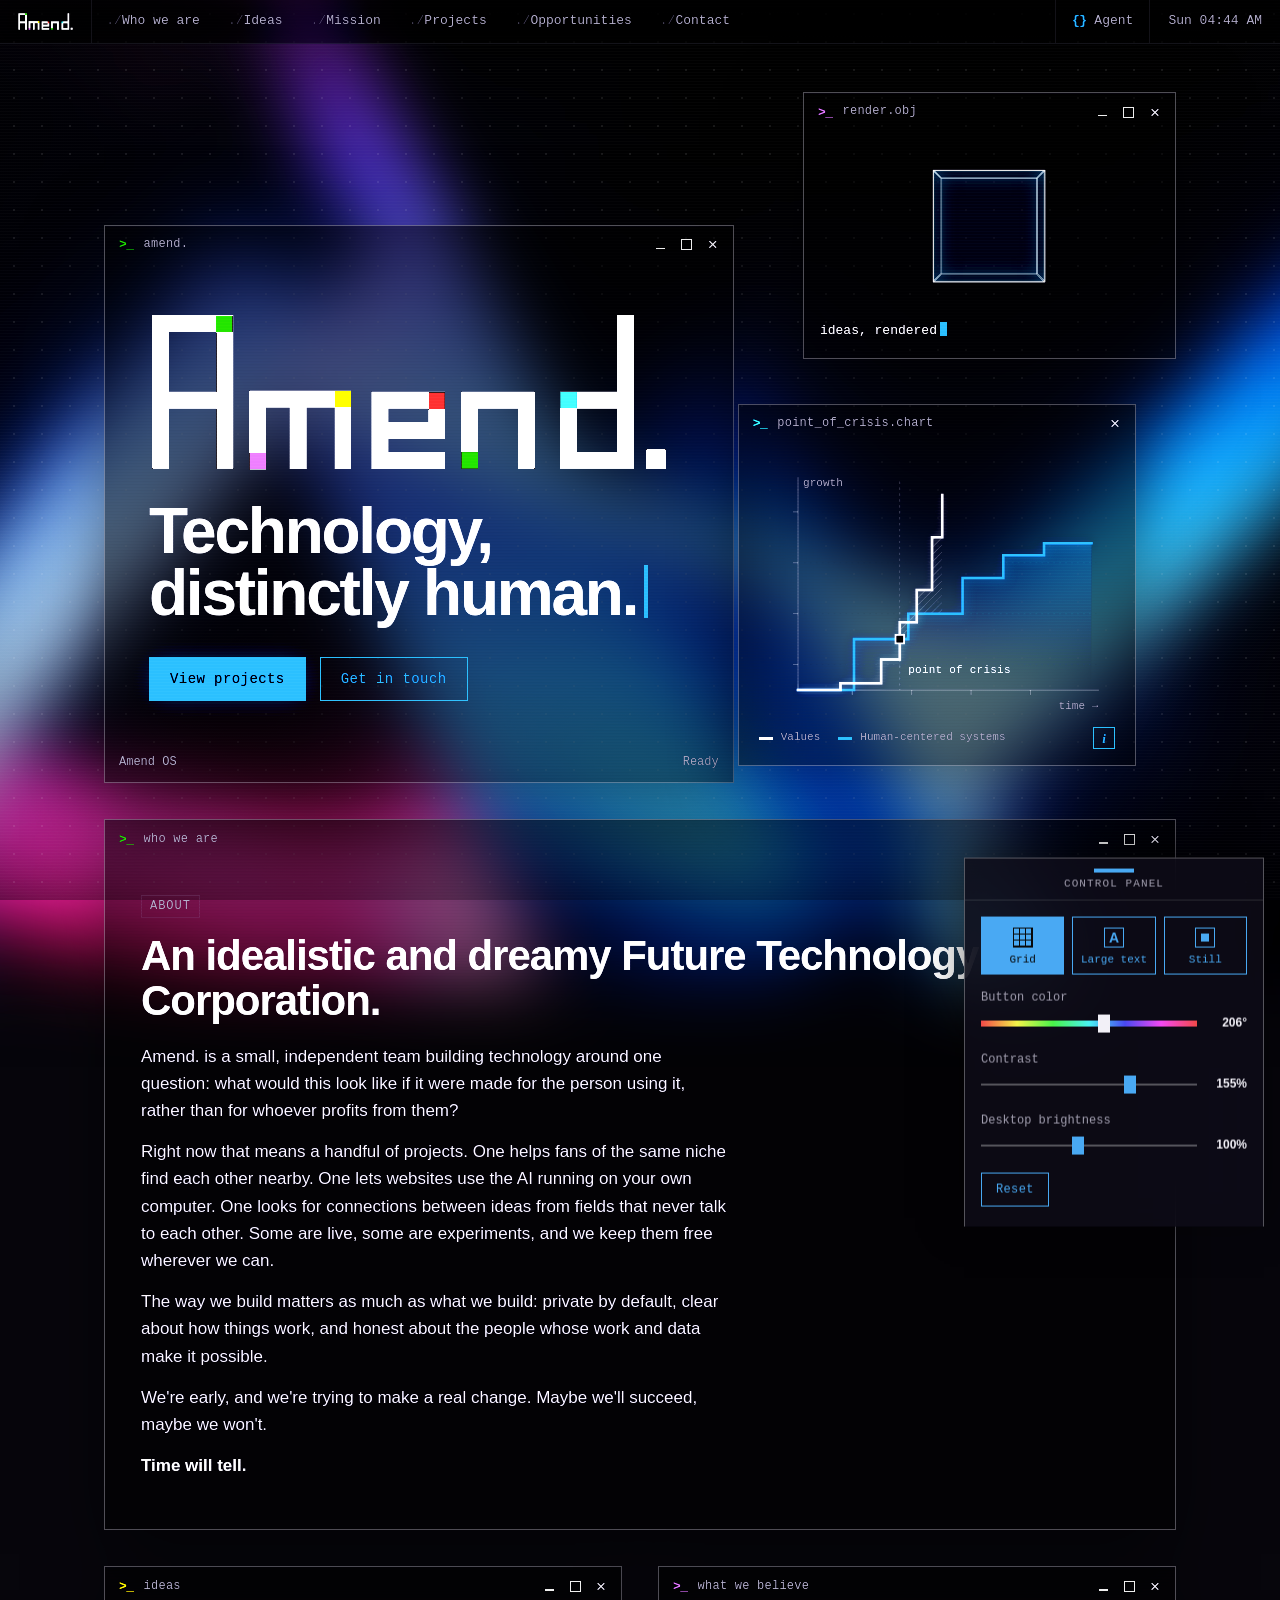
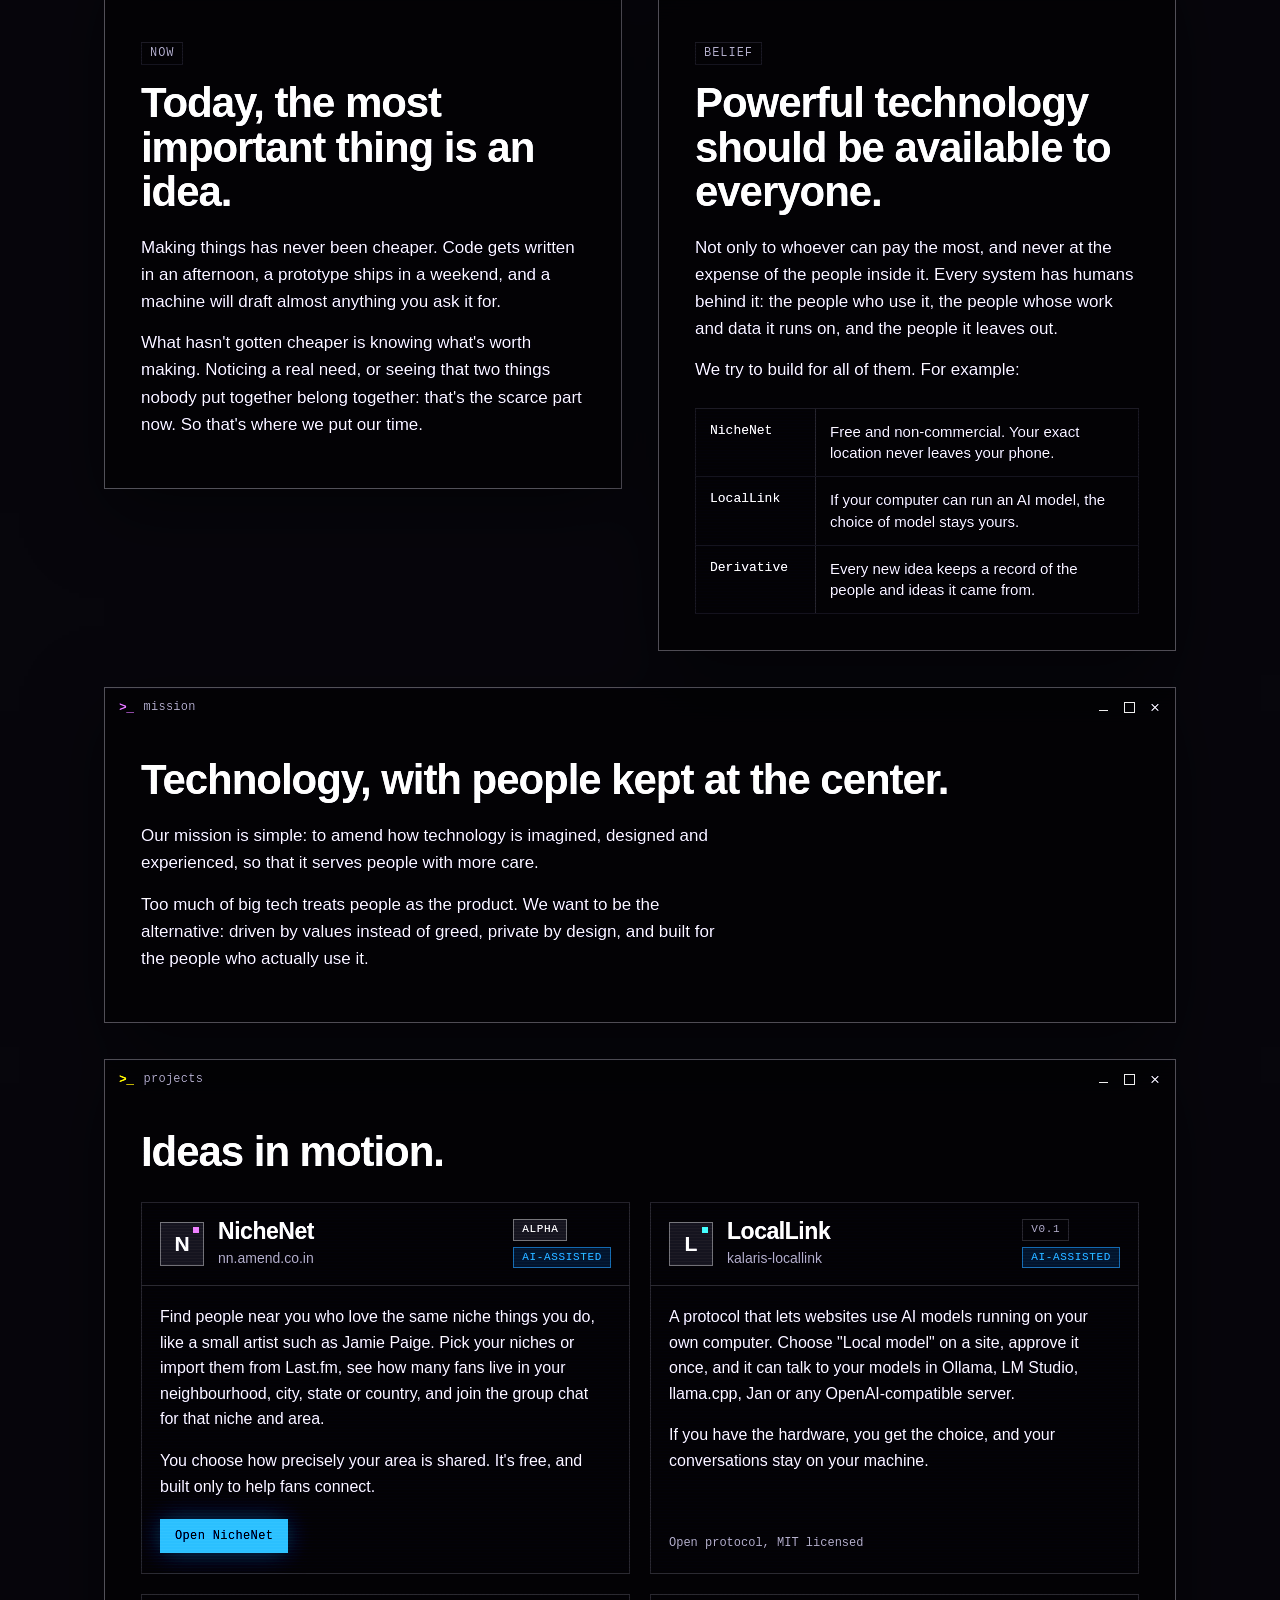
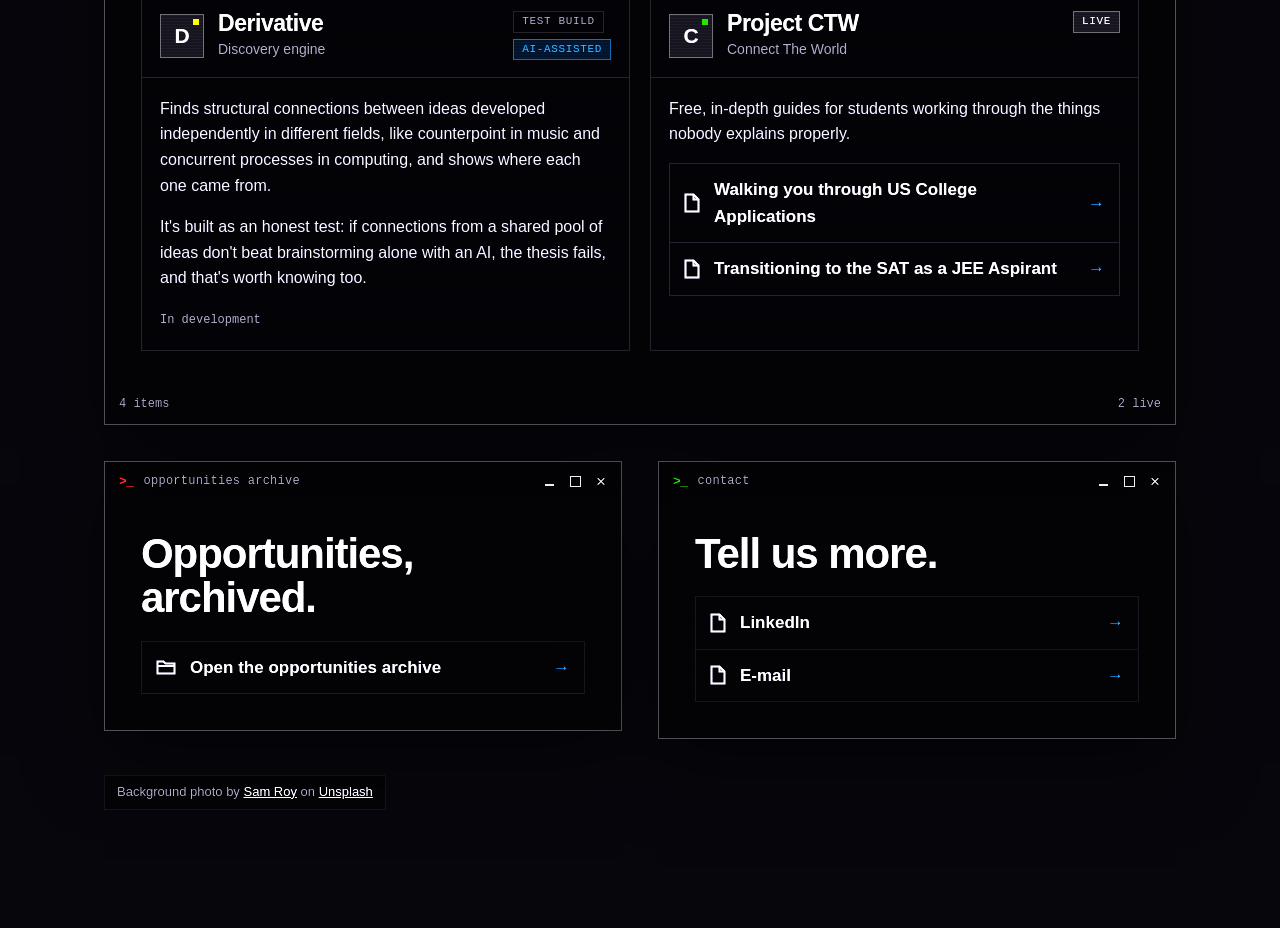
==== commit cf5393dc: "Add Agent view: a plain-text version of the site for AI agents An Agent button in the menu bar switc" ====
--- a/index.html
+++ b/index.html
@@ -7,8 +7,18 @@
     <meta name="description" content="Amend. — Technology, distinctly human.">
     <link rel="stylesheet" href="styles.css">
     <script>
+      // Agent view: a plain-text version of the page for AI agents.
+      // On with ?agent (or ?agent=1), off with ?agent=0, otherwise the saved choice.
+      try {
+        var q = new URLSearchParams(location.search).get('agent');
+        var agentOn = q !== null ? q !== '0' : localStorage.getItem('amend-agent') === '1';
+        if (agentOn) document.documentElement.classList.add('agent');
+      } catch (e) {}
+    </script>
+    <script>
       // Hide the hero window until the opening "zoom" animation runs.
-      if (!window.matchMedia('(prefers-reduced-motion: reduce)').matches) {
+      if (!window.matchMedia('(prefers-reduced-motion: reduce)').matches &&
+          !document.documentElement.classList.contains('agent')) {
         document.documentElement.classList.add('zoom-pending');
       }
     </script>
@@ -48,6 +58,10 @@
         <a href="opportunities.html">Opportunities</a>
         <a href="#contact">Contact</a>
       </nav>
+      <button type="button" class="agent-btn" id="agent-toggle" aria-pressed="false" title="Plain-text view for AI agents and screen readers">
+        <span class="agent-glyph" aria-hidden="true">{}</span>
+        Agent
+      </button>
       <button type="button" class="launch-btn" id="launch-btn" aria-expanded="false" aria-controls="launcher">
         <span class="launch-glyph" aria-hidden="true"><i></i><i></i><i></i><i></i></span>
         Launch
@@ -81,6 +95,8 @@
     </div>
 
     <main class="desktop" id="top">
+      <p class="agent-note">Agent view: a plain-text version of this page for AI agents and screen readers. Turn it off with the Agent button, or open the page with <code>?agent=0</code>.</p>
+
 
       <div class="hero">
         <section class="window window-hero" aria-labelledby="hero-title">
--- a/styles.css
+++ b/styles.css
@@ -169,7 +169,6 @@
   display: flex;
   align-items: center;
   flex: 0 0 auto;
-  margin-left: auto;
   padding: 0 18px;
   color: var(--muted);
   border-left: var(--line);
@@ -1231,7 +1230,6 @@
   display: none;
   align-items: center;
   gap: 10px;
-  margin-left: auto;
   padding: 0 16px;
   font: inherit;
   letter-spacing: .04em;
@@ -1542,6 +1540,310 @@
 
 .site-footer a { color: var(--text); }
 
+/* ============================  AGENT TOGGLE  ============================ */
+.agent-btn {
+  display: flex;
+  align-items: center;
+  gap: 8px;
+  flex: 0 0 auto;
+  margin-left: auto;
+  padding: 0 16px;
+  font: inherit;
+  color: var(--muted);
+  background: transparent;
+  border: 0;
+  border-left: var(--line);
+  border-radius: 0;
+  cursor: pointer;
+}
+
+.agent-btn:hover { color: var(--text); background: var(--surface-2); }
+.agent-btn:focus-visible { outline-offset: -3px; }
+
+.agent-glyph {
+  color: var(--accent);
+  font-weight: 700;
+  letter-spacing: -.05em;
+}
+
+.agent-note { display: none; }
+
+/* ============================  AGENT VIEW  ============================
+   Everything decorative goes; what's left is plain, linear text that
+   an AI agent (or a screen reader, or a printer) can read top to bottom. */
+html.agent {
+  color-scheme: light;
+  scroll-behavior: auto;
+}
+
+.agent body {
+  max-width: 760px;
+  margin: 0 auto;
+  padding: 0 20px 64px;
+  font: 17px/1.6 system-ui, -apple-system, "Segoe UI", Arial, sans-serif;
+  color: #111;
+  background: #fff;
+}
+
+.agent body::before,
+.agent body::after,
+.agent .window::before,
+.agent .window::after { display: none; }
+
+.agent *,
+.agent *::before,
+.agent *::after {
+  animation: none !important;
+  transition: none !important;
+}
+
+.agent a { color: #0645ad; }
+
+/* Hidden: pictures, chrome and toys. */
+.agent .pixel,
+.agent .winbtns,
+.agent .winbtn,
+.agent .statusbar,
+.agent .window-cube,
+.agent .chart,
+.agent .chart-legend > span,
+.agent .info-btn,
+.agent .desk-icons,
+.agent .sheet,
+.agent .launcher,
+.agent .launch-btn,
+.agent .clock,
+.agent .brand,
+.agent .app-icon,
+.agent .doc-icon,
+.agent .hero-logo img,
+.agent .opp-card-img,
+.agent .opp-admin-link,
+.agent .file-list a::after,
+.agent .menu a::before,
+.agent .window-body p.hero-subtitle::after { display: none !important; }
+
+/* Menu: a plain list of links. */
+.agent .menubar {
+  position: static;
+  flex-wrap: wrap;
+  height: auto;
+  padding: 12px 0;
+  font: inherit;
+  background: none;
+  border-bottom: 1px solid #ccc;
+  -webkit-backdrop-filter: none;
+  backdrop-filter: none;
+}
+
+.agent .menu {
+  display: flex !important;
+  flex-wrap: wrap;
+  gap: 4px 18px;
+  overflow: visible;
+}
+
+.agent .menu a { padding: 0; color: #0645ad; text-decoration: underline; border: 0; }
+.agent .menu a:hover { background: none; }
+.agent .menu a[aria-current="page"] { color: #111; box-shadow: none; font-weight: 700; }
+
+.agent .agent-btn {
+  margin-left: auto;
+  padding: 2px 10px;
+  color: #111;
+  border: 1px solid #999;
+}
+.agent .agent-btn:hover { background: #eee; }
+.agent .agent-glyph { color: #111; }
+
+.agent .agent-note {
+  display: block;
+  margin: 0;
+  padding: 10px 12px;
+  font-size: 14px;
+  background: #f3f3f3;
+  border-left: 3px solid #111;
+}
+
+/* Layout: one column, no windows. */
+.agent .desktop {
+  display: block;
+  width: auto;
+  padding: 24px 0 0;
+  filter: none;
+}
+
+.agent .menubar { filter: none; }
+
+.agent .hero,
+.agent .row,
+.agent .stack,
+.agent .hero-side,
+.agent .apps,
+.agent .opp-grid { display: block; margin: 0; }
+
+.agent .window,
+.agent .app,
+.agent .opp-card {
+  margin: 0 0 28px;
+  padding: 0;
+  background: none;
+  border: 0;
+  box-shadow: none;
+  -webkit-backdrop-filter: none;
+  backdrop-filter: none;
+}
+
+.agent.zoom-pending .window-hero { visibility: visible; }
+.agent .window-hero .titlebar { display: none; }
+
+.agent .titlebar,
+.agent .app-head,
+.agent .app-body,
+.agent .opp-card-body,
+.agent .window-body,
+.agent .window-hero .window-body,
+.agent .chart-body {
+  display: block;
+  height: auto;
+  padding: 0;
+  color: inherit;
+  background: none;
+  border: 0;
+}
+
+/* Section titles read as headings. */
+.agent .window-title {
+  display: block;
+  margin: 28px 0 8px;
+  font: 700 13px/1.3 system-ui, -apple-system, sans-serif;
+  letter-spacing: .06em;
+  text-transform: uppercase;
+  color: #555;
+  white-space: normal;
+}
+
+.agent .hero-logo { margin: 0 0 4px; font-size: 40px; }
+.agent .hero-logo::before { content: "Amend."; }
+
+.agent .lede,
+.agent .window-body p.hero-subtitle,
+.agent .app-name,
+.agent .opp-card-name {
+  margin: 0 0 12px;
+  font-size: 26px;
+  font-weight: 700;
+  line-height: 1.25;
+  letter-spacing: 0;
+  color: #111;
+}
+
+.agent .app-name,
+.agent .opp-card-name { font-size: 21px; margin: 0; }
+
+.agent .window-body p:not(.lede),
+.agent .window-body .app-body p,
+.agent .examples span,
+.agent .opp-card-details,
+.agent .opp-card-meta,
+.agent .opp-help {
+  max-width: none;
+  font-size: 17px;
+  color: #111;
+}
+
+.agent .window-body p.kicker,
+.agent .badge,
+.agent .app-meta,
+.agent .app-note {
+  display: inline;
+  margin: 0;
+  padding: 0;
+  font: inherit;
+  font-size: 14px;
+  letter-spacing: 0;
+  text-transform: none;
+  color: #555;
+  background: none;
+  border: 0;
+}
+
+.agent .badges { display: block; margin: 2px 0 8px; }
+.agent .badges::before { content: "Status: "; font-size: 14px; color: #555; }
+.agent .badge + .badge::before { content: ", "; }
+.agent .window-body .app-body p { margin: 0 0 10px; }
+.agent .window-body p.kicker::after { content: ": "; }
+
+.agent .window-body p.chart-info,
+.agent .window-body p.chart-info[hidden] {
+  display: block;
+  margin: 0;
+  padding: 0;
+  font: inherit;
+  color: #111;
+  background: none;
+  border: 0;
+}
+
+.agent .chart-legend { display: none; }
+
+.agent .examples,
+.agent .file-list {
+  margin: 12px 0;
+  padding-left: 22px;
+  list-style: disc;
+  border: 0;
+}
+
+.agent .examples li,
+.agent .file-list li { display: list-item; border: 0; }
+.agent .examples b { display: inline; padding: 0; font: inherit; font-weight: 700; color: #111; background: none; border: 0; }
+.agent .examples b::after { content: ": "; }
+.agent .examples span { display: inline; padding: 0; }
+
+.agent .file-list a {
+  display: inline;
+  padding: 0;
+  font-weight: 400;
+  color: #0645ad;
+  text-decoration: underline;
+  background: none;
+}
+
+.agent .button,
+.agent .button-primary {
+  display: inline;
+  min-height: 0;
+  margin-right: 16px;
+  padding: 0;
+  font: inherit;
+  color: #0645ad;
+  text-decoration: underline;
+  background: none;
+  border: 0;
+  box-shadow: none;
+}
+
+.agent .hero-actions,
+.agent .app-actions { display: block; margin: 8px 0 0; padding: 0; }
+
+.agent .opp-card-meta { display: grid; padding-top: 8px; border-top: 1px solid #ddd; }
+.agent .opp-card-meta dt { color: #555; }
+
+.agent .site-footer {
+  display: block;
+  margin-top: 32px;
+  padding: 12px 0 0;
+  color: #555;
+  background: none;
+  border: 0;
+  border-top: 1px solid #ccc;
+  -webkit-backdrop-filter: none;
+  backdrop-filter: none;
+}
+
+.agent .credit a { color: #0645ad; }
+
 /* ============================  RESPONSIVE  ============================ */
 @media (max-width: 900px) {
   .hero,
@@ -1575,6 +1877,7 @@
   .menu,
   .clock { display: none; }
   .launch-btn { display: flex; }
+  .agent-btn { padding: 0 12px; }
 
   .window-body,
   .window-hero .window-body { padding: 24px 20px 26px; }
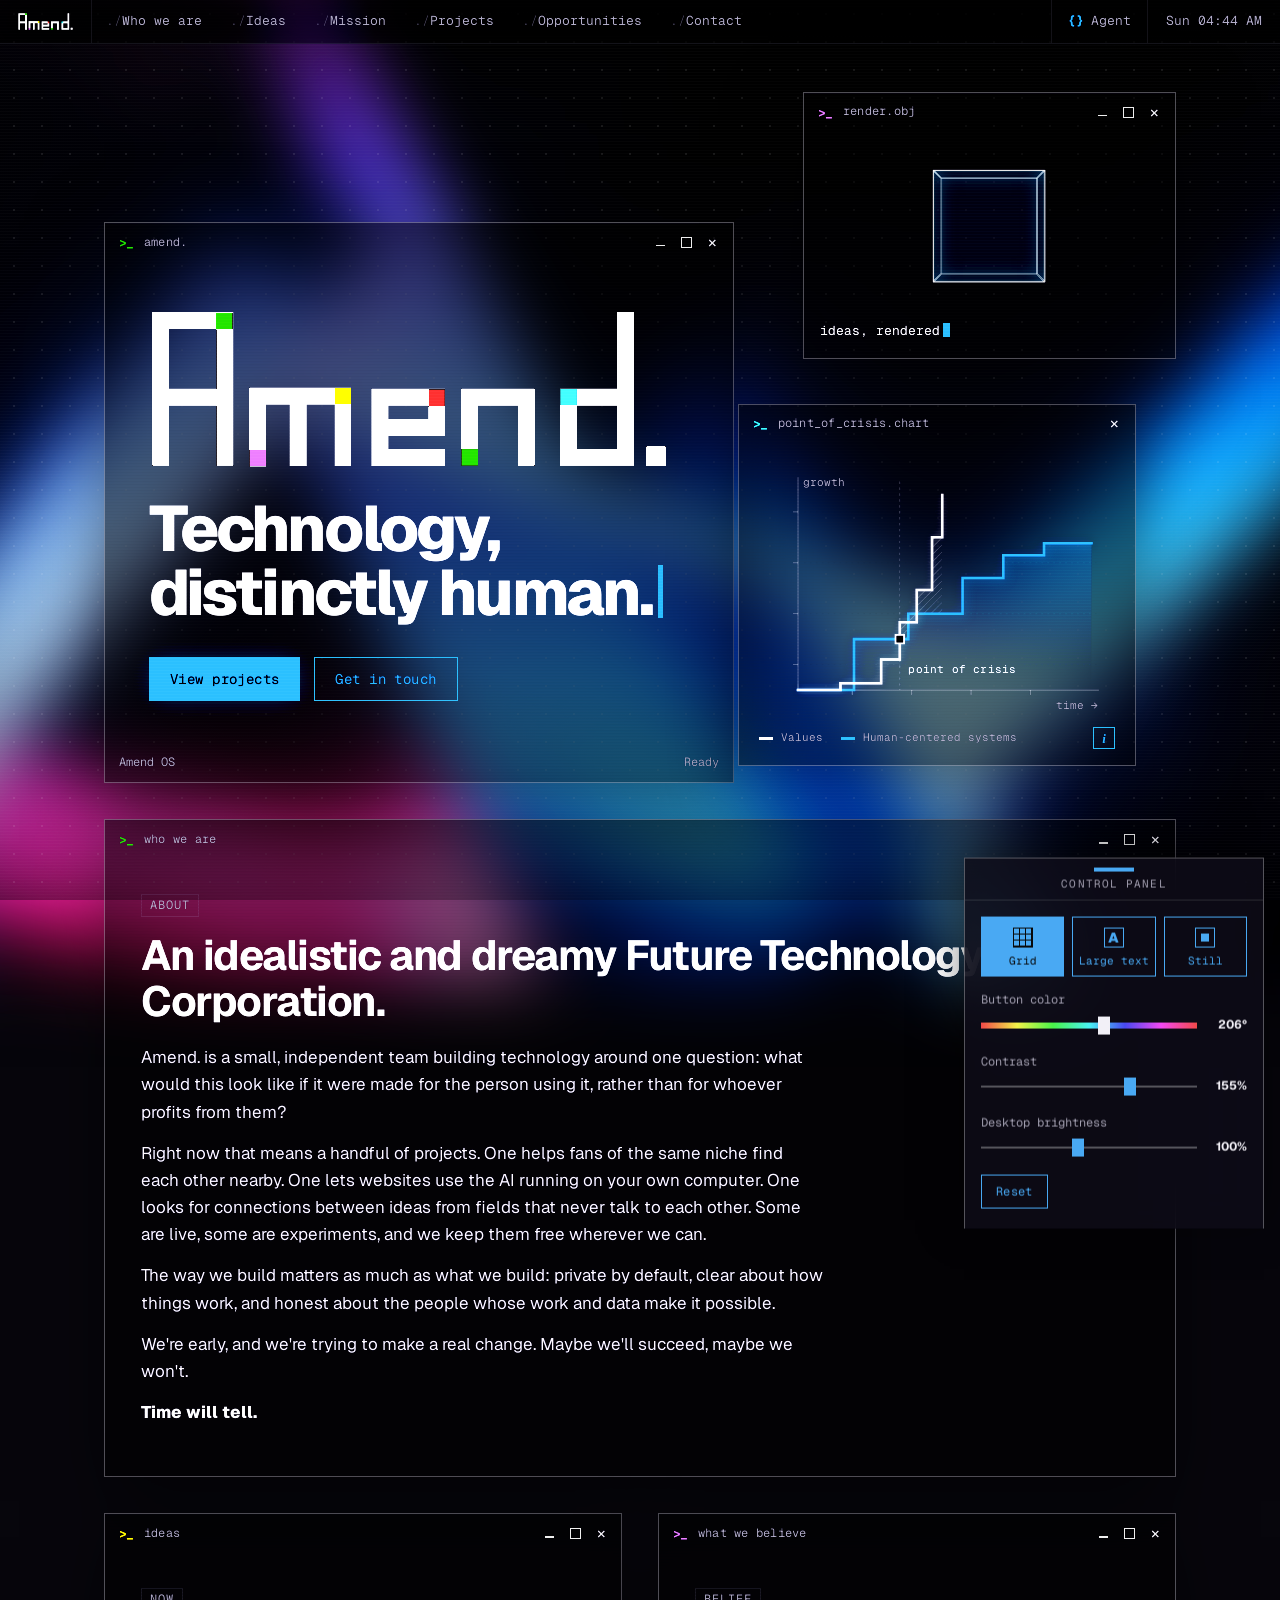
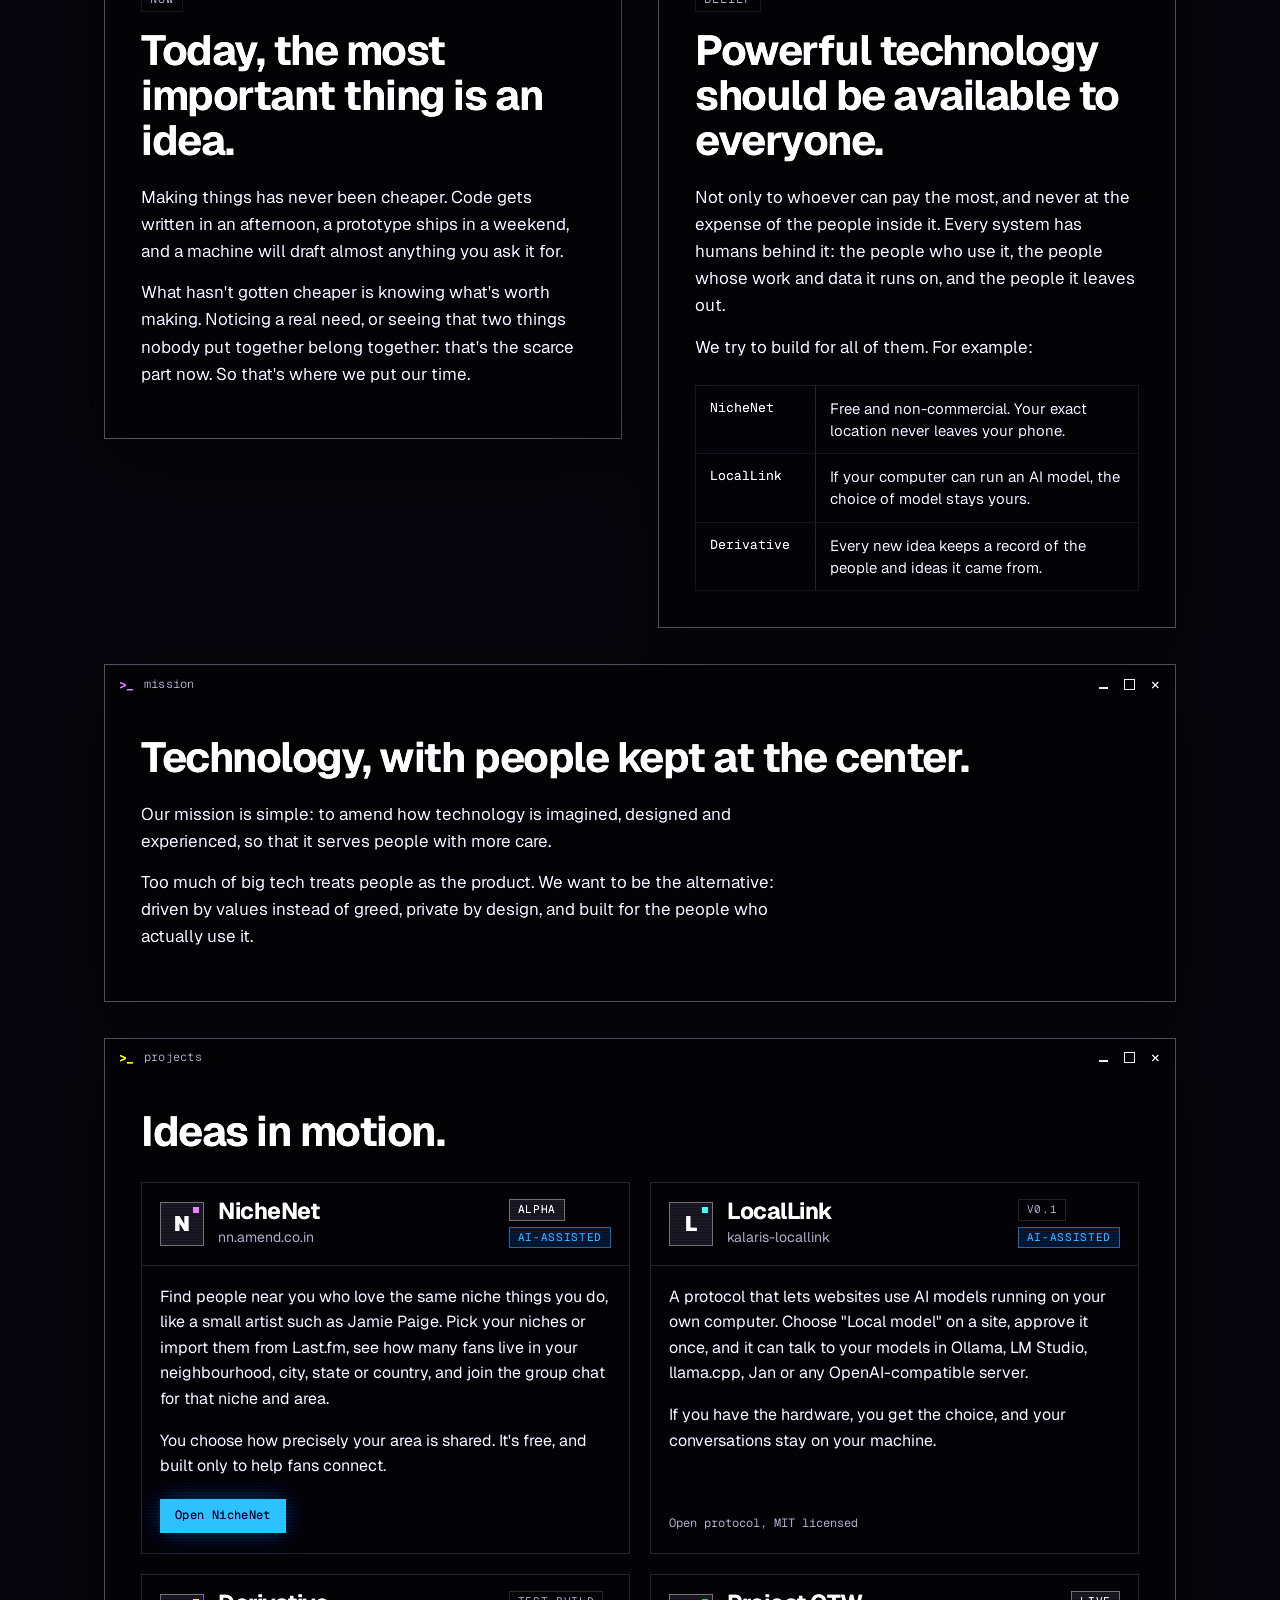
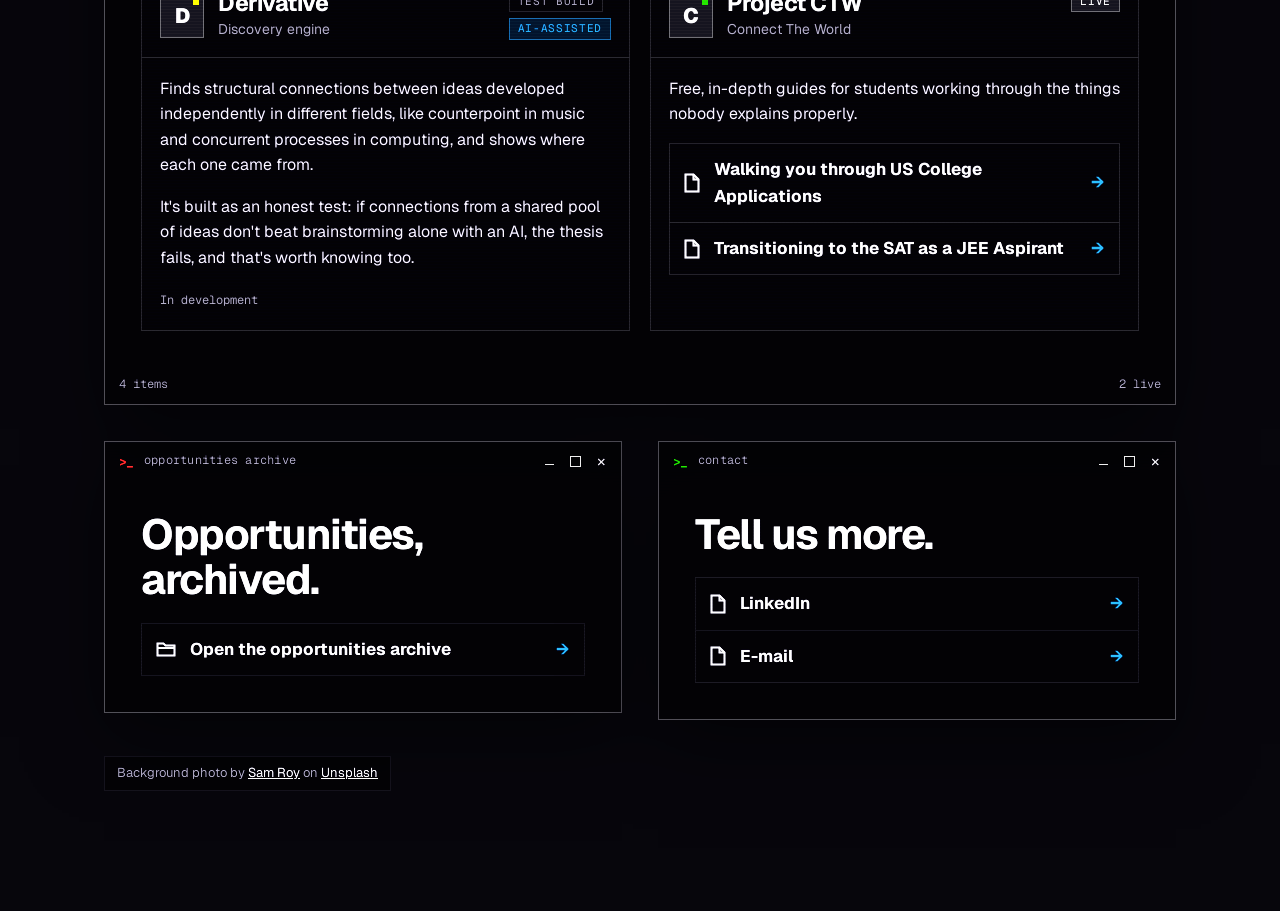
==== commit 39bf335a: "Switch to Geist and Geist Mono Body text and headings use Geist; title bars, menus, buttons and labe" ====
--- a/index.html
+++ b/index.html
@@ -5,6 +5,9 @@
     <meta name="viewport" content="width=device-width, initial-scale=1">
     <title>Amend.</title>
     <meta name="description" content="Amend. — Technology, distinctly human.">
+    <link rel="preconnect" href="https://fonts.googleapis.com">
+    <link rel="preconnect" href="https://fonts.gstatic.com" crossorigin>
+    <link rel="stylesheet" href="https://fonts.googleapis.com/css2?family=Geist:wght@400..900&family=Geist+Mono:wght@400..700&display=swap">
     <link rel="stylesheet" href="styles.css">
     <script>
       // Agent view: a plain-text version of the page for AI agents.
--- a/styles.css
+++ b/styles.css
@@ -39,8 +39,8 @@
   --line: 1px solid var(--border);
   --shadow: 0 24px 70px rgba(0, 0, 0, .5);
 
-  --font-system: ui-monospace, "SF Mono", "JetBrains Mono", Menlo, Consolas, monospace;
-  --font-body: "Helvetica Neue", Helvetica, Arial, system-ui, sans-serif;
+  --font-system: "Geist Mono", ui-monospace, "SF Mono", Menlo, Consolas, monospace;
+  --font-body: "Geist", "Inter", system-ui, -apple-system, "Segoe UI", Arial, sans-serif;
 }
 
 * { box-sizing: border-box; }
@@ -349,9 +349,9 @@
 .lede {
   margin: 0 0 20px;
   font-size: clamp(28px, 4vw, 42px);
-  font-weight: 800;
-  line-height: 1.05;
-  letter-spacing: -.025em;
+  font-weight: 700;
+  line-height: 1.08;
+  letter-spacing: -.035em;
   color: #fff;
 }
 
@@ -412,9 +412,9 @@
 .window-body p.hero-subtitle {
   margin: 0 0 32px;
   font-size: clamp(34px, 5.4vw, 64px);
-  font-weight: 900;
-  line-height: .98;
-  letter-spacing: -.035em;
+  font-weight: 800;
+  line-height: 1;
+  letter-spacing: -.045em;
   color: #fff;
 }
 
@@ -834,7 +834,7 @@
 .app-name {
   margin: 0;
   font-size: 23px;
-  font-weight: 900;
+  font-weight: 700;
   line-height: 1.1;
   letter-spacing: -.02em;
   color: #fff;
